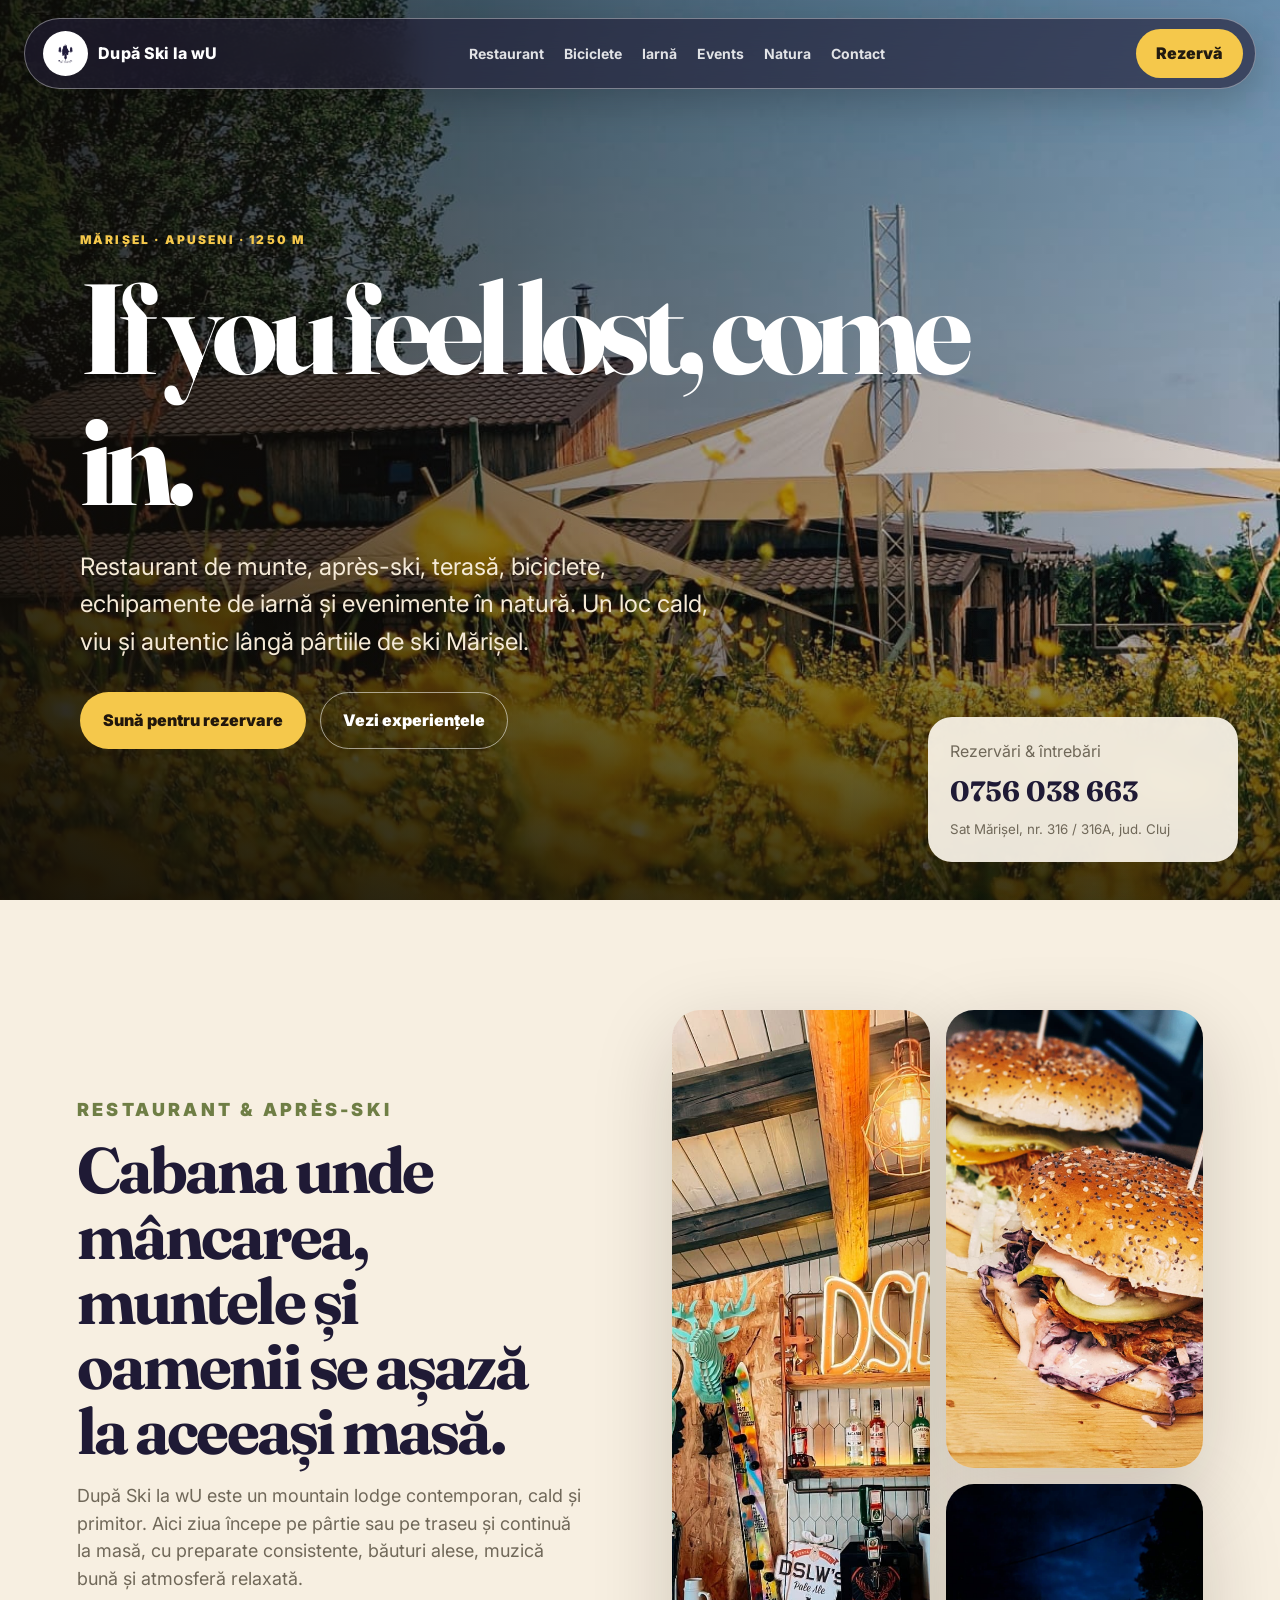
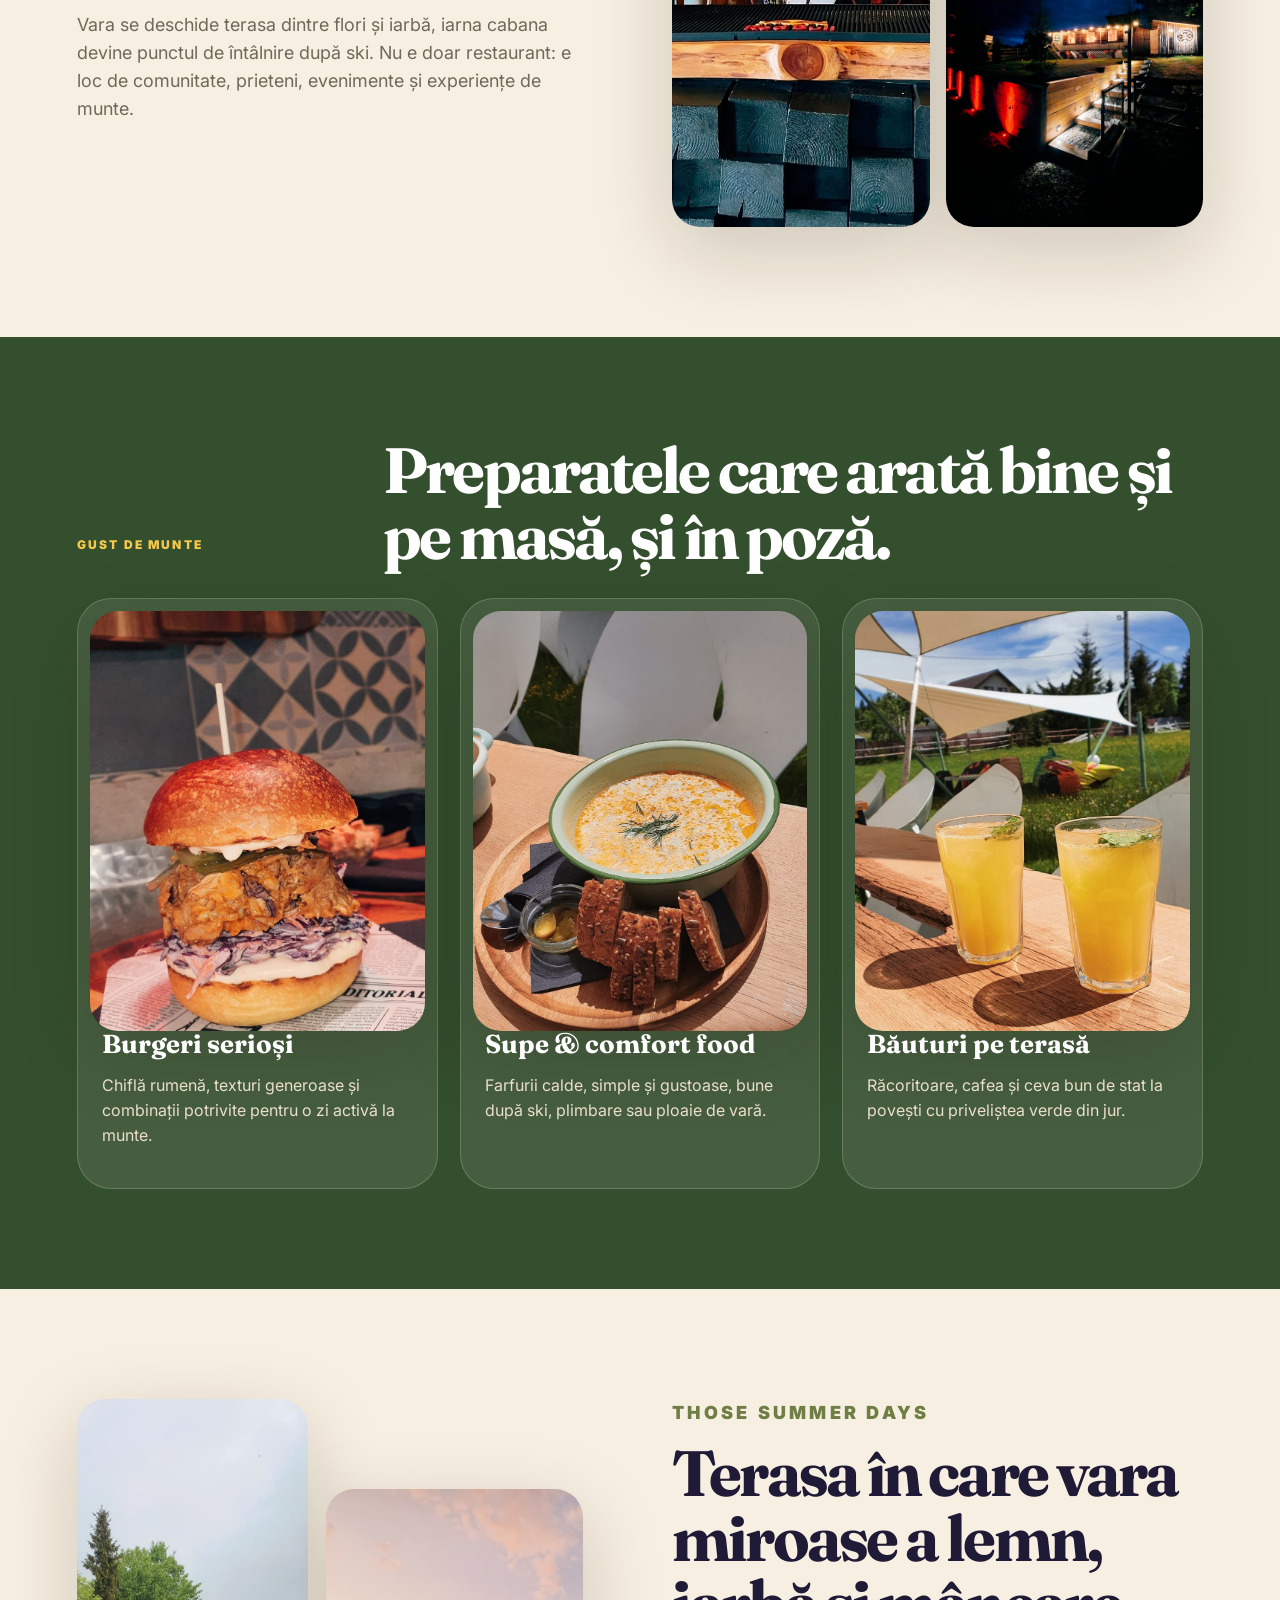
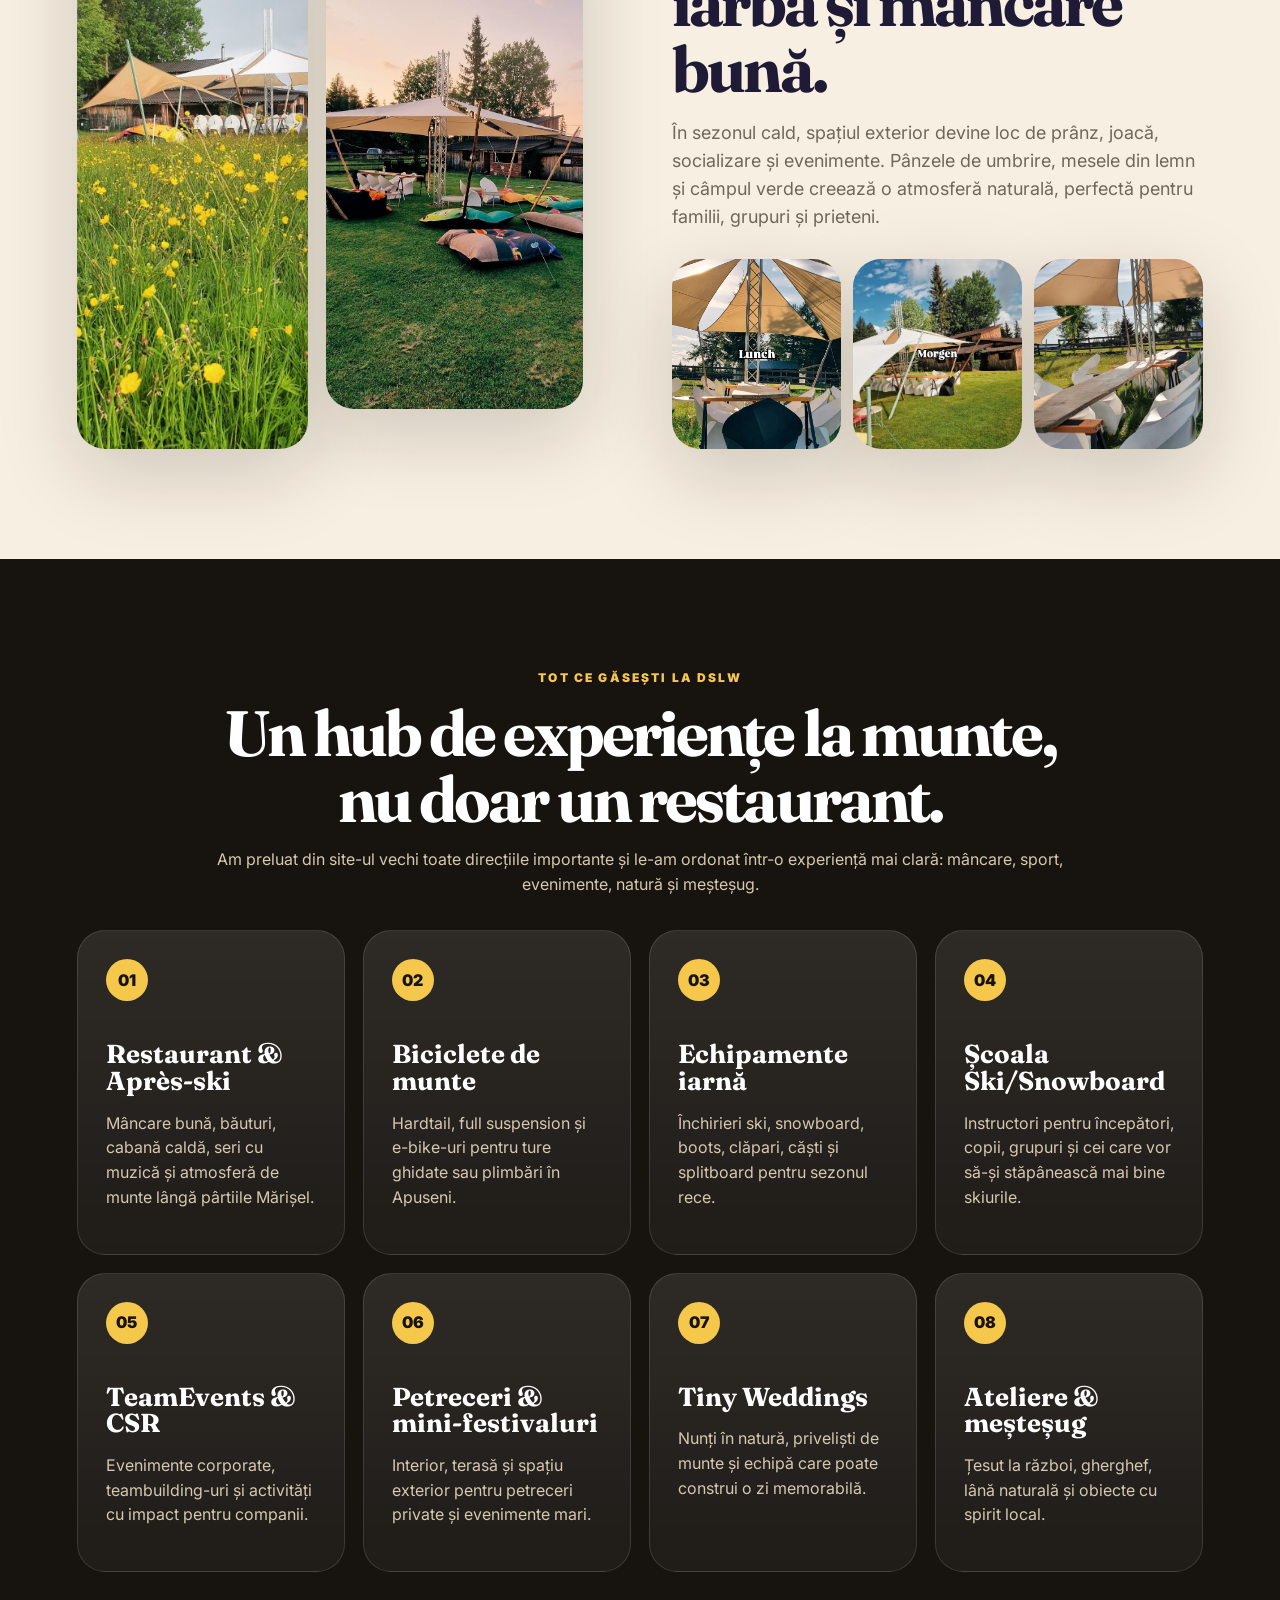
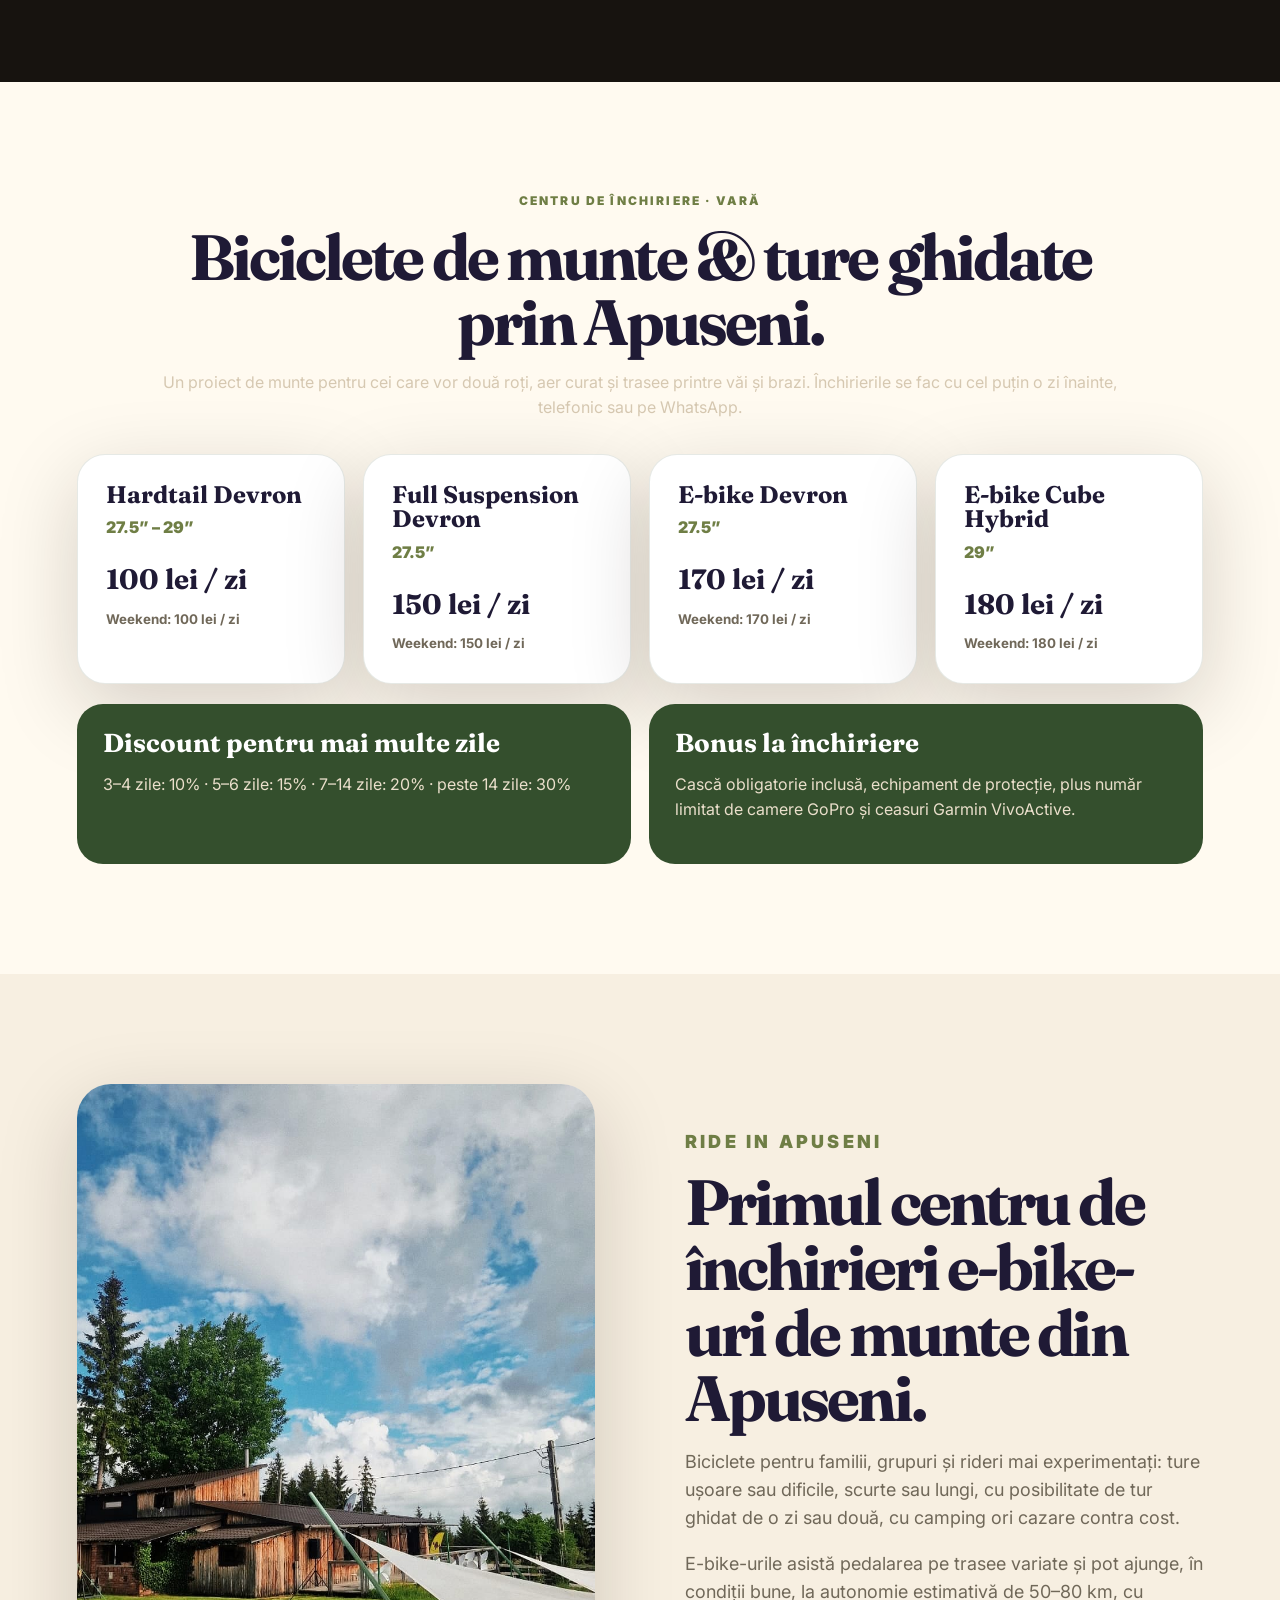
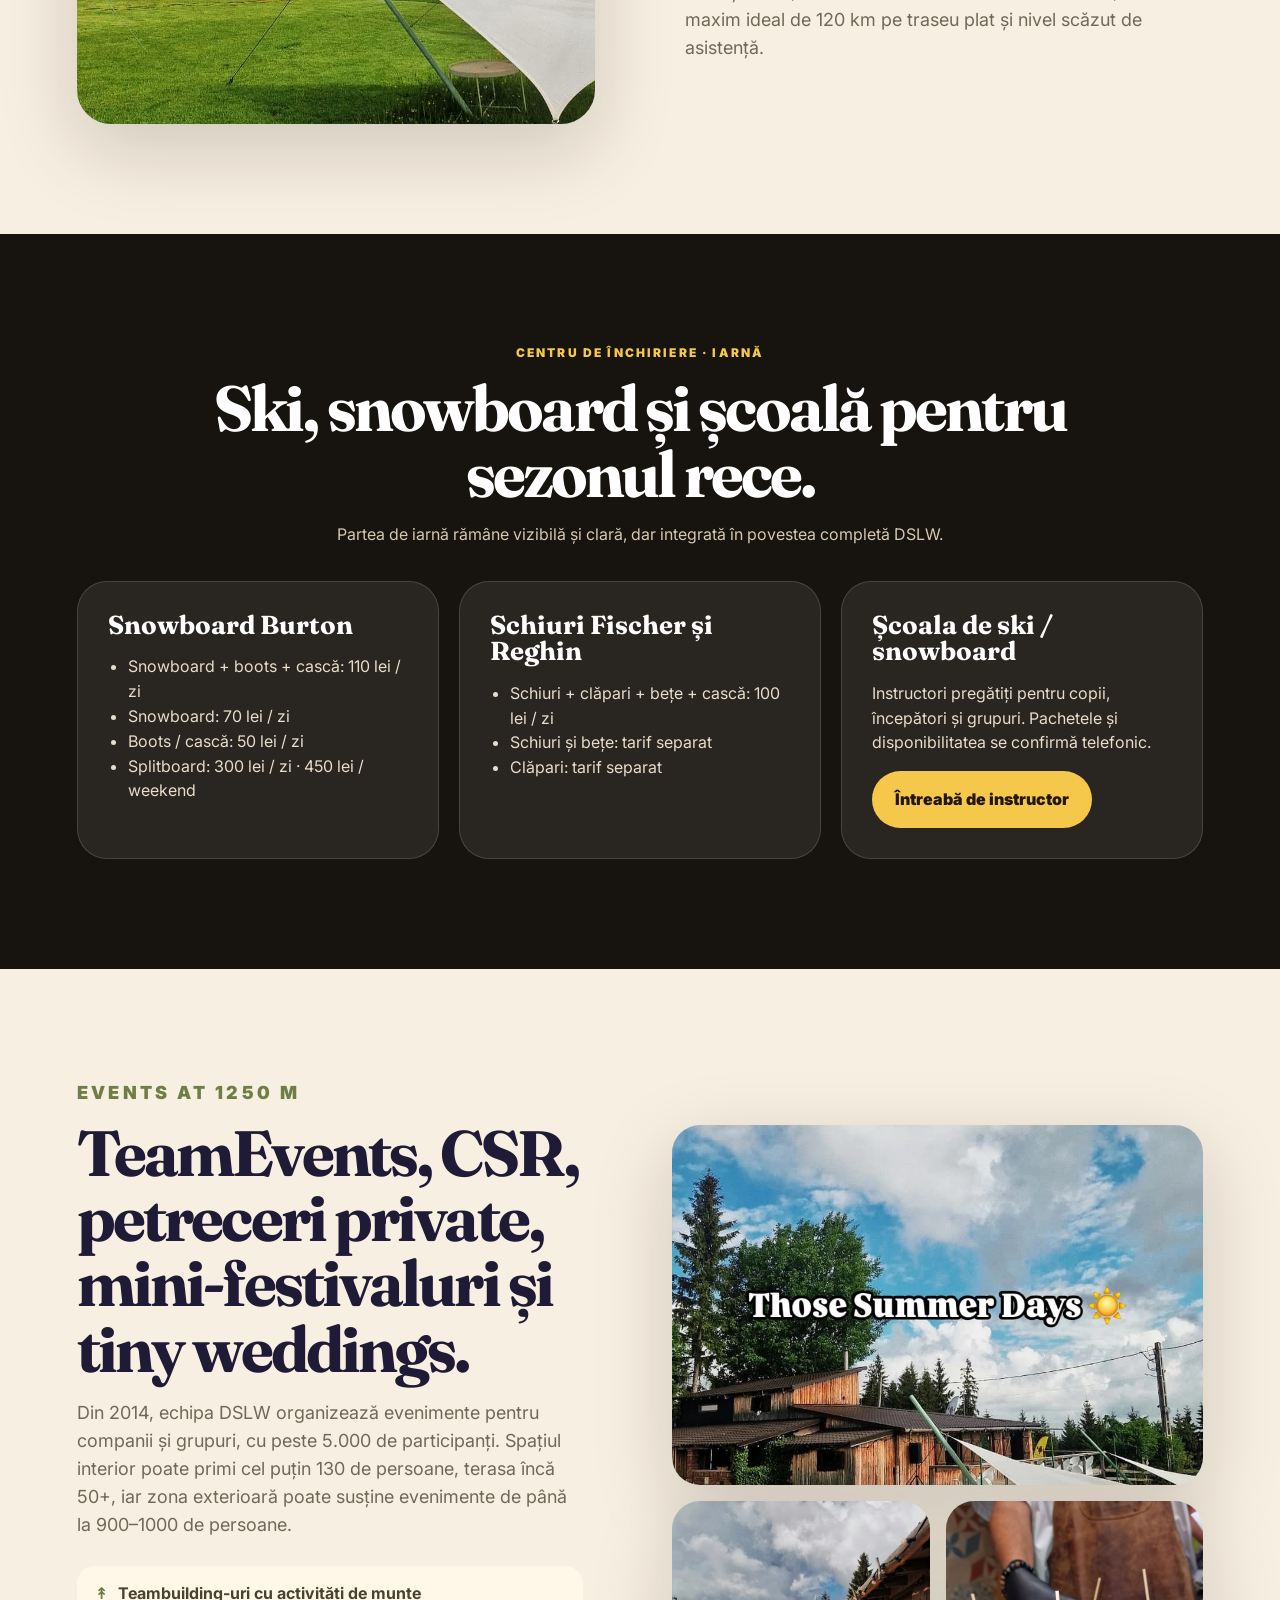
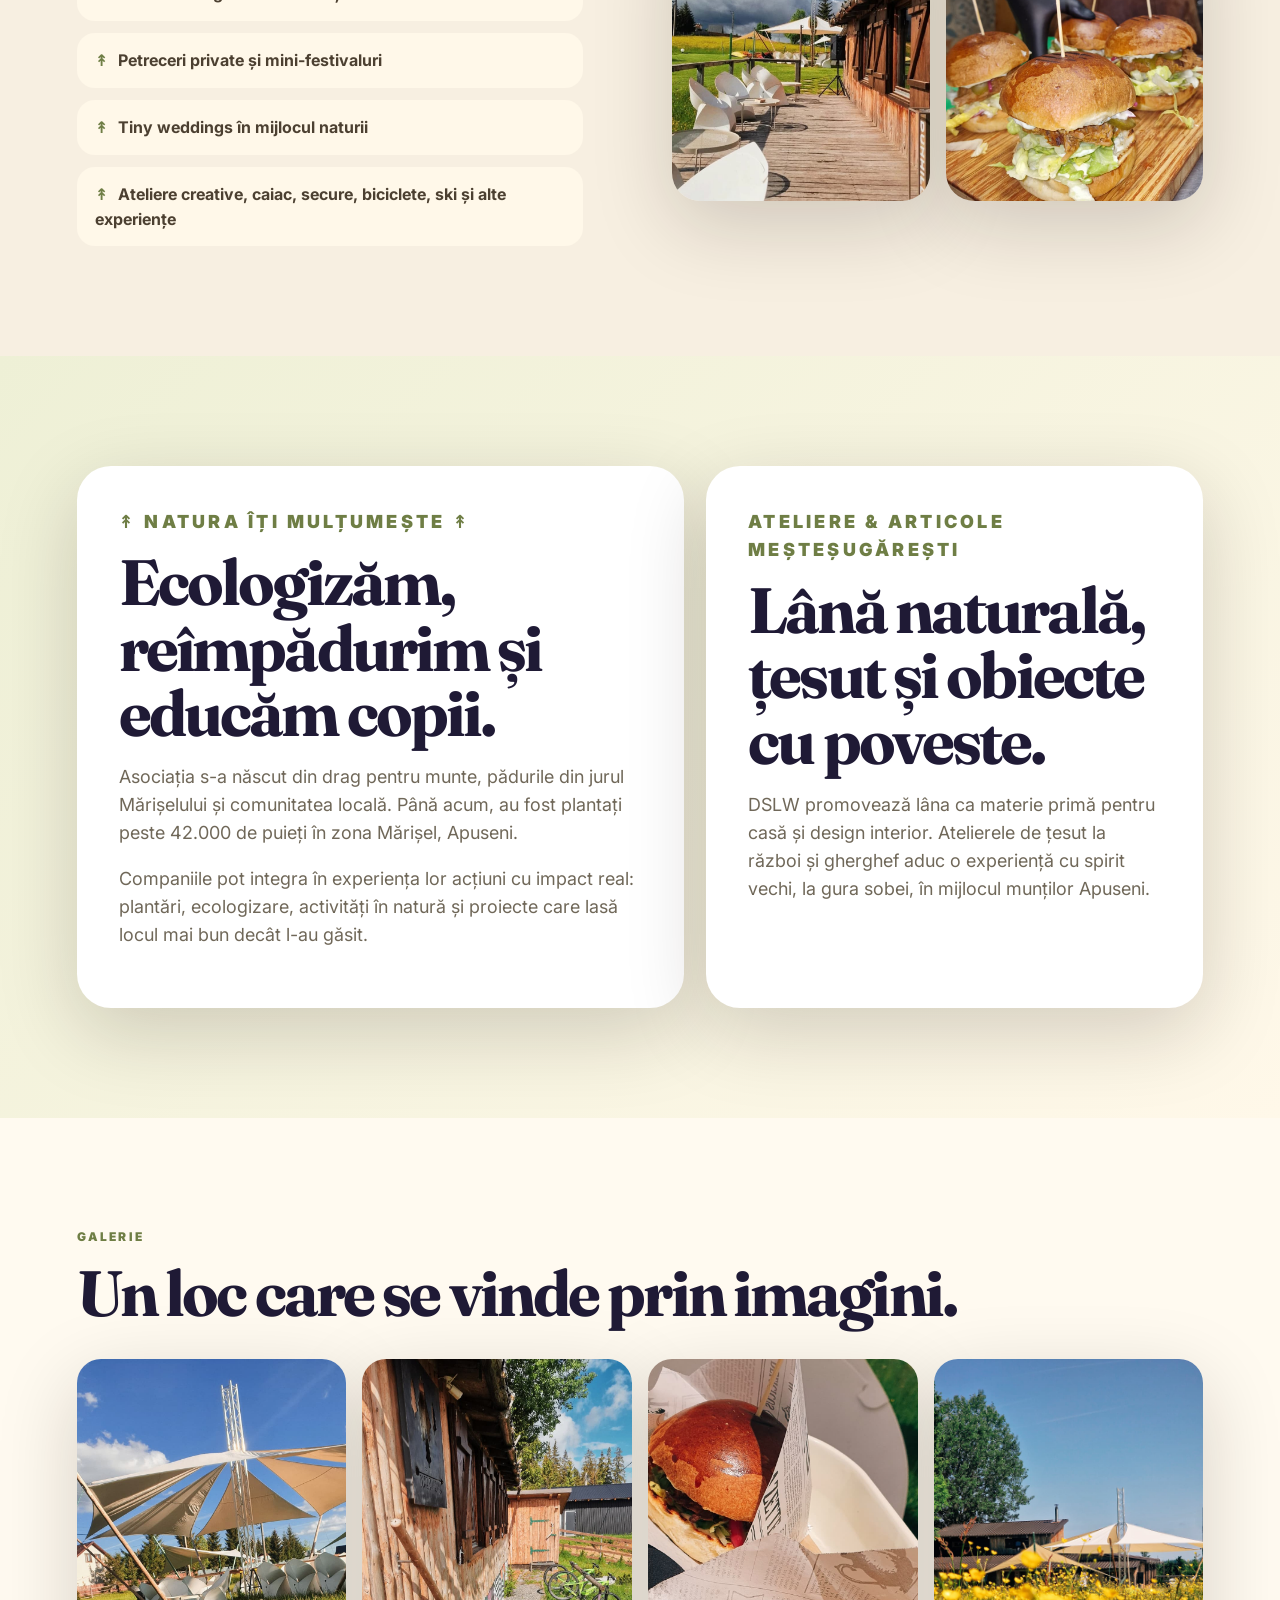
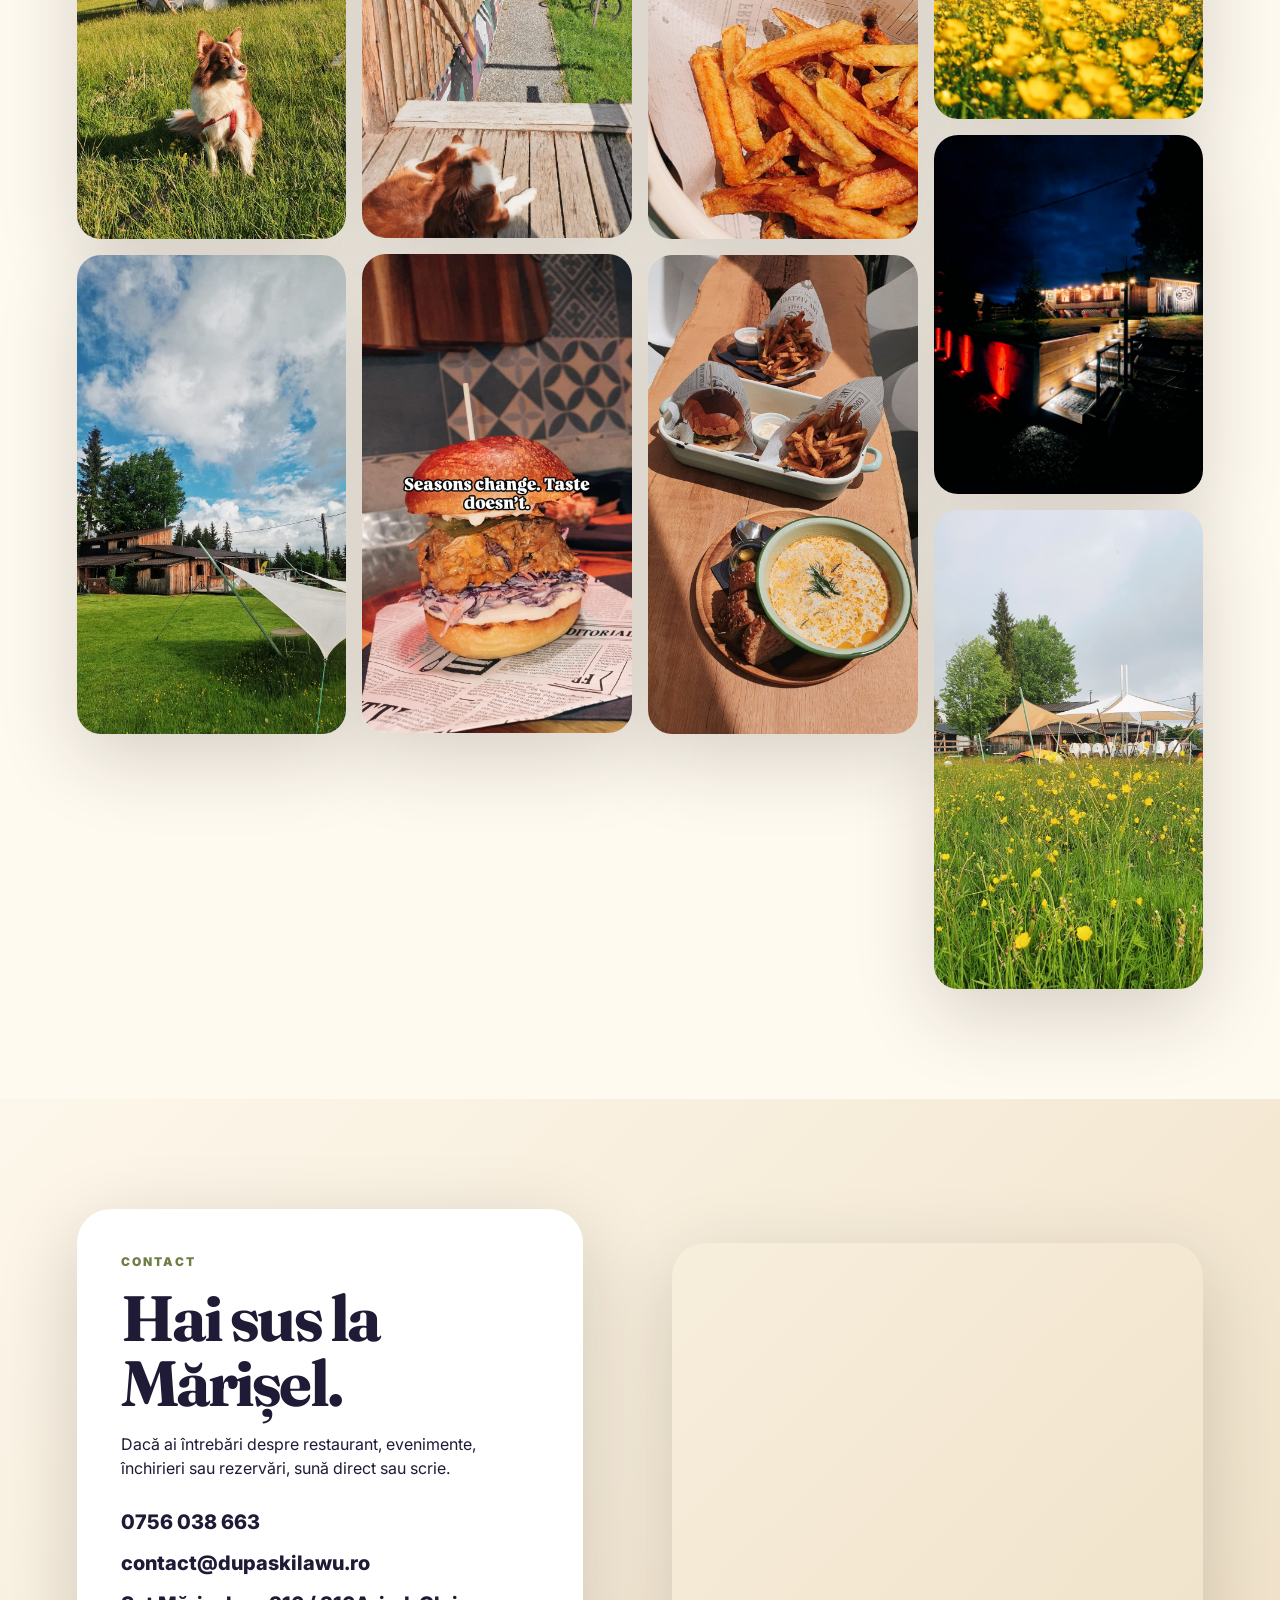
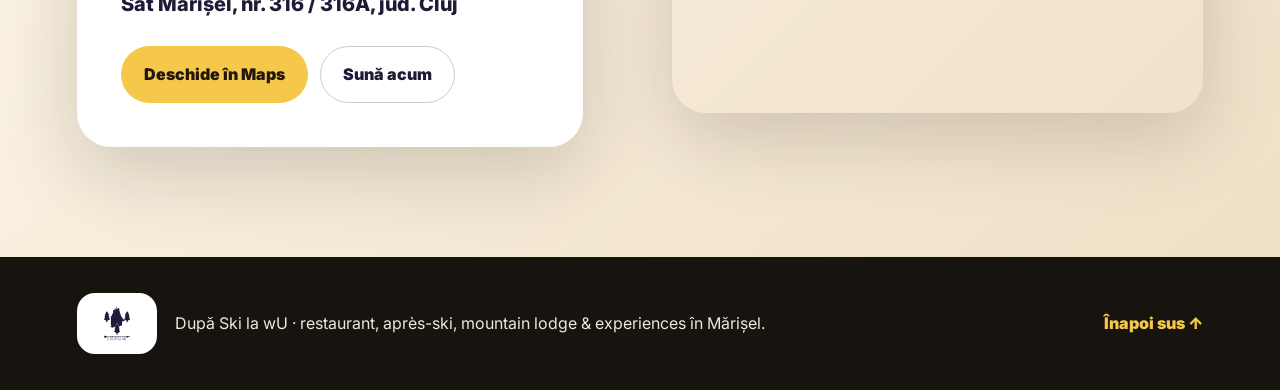
==== index.html @ 868dbba3 "Build DSLW preview site" ====
<!doctype html>
<html lang="ro">
<head>
  <meta charset="utf-8" />
  <meta name="viewport" content="width=device-width, initial-scale=1" />
  <title>După Ski la wU | Restaurant, Après-ski & Experiențe în Mărișel</title>
  <meta name="description" content="După Ski la wU în Mărișel: restaurant de munte, après-ski, biciclete, echipamente ski/snowboard, școală de ski, evenimente, CSR și workshop-uri în Apuseni." />
  <link rel="preconnect" href="https://fonts.googleapis.com">
  <link rel="preconnect" href="https://fonts.gstatic.com" crossorigin>
  <link href="https://fonts.googleapis.com/css2?family=Fraunces:opsz,wght@9..144,500;9..144,700&family=Inter:wght@400;500;600;700;800&display=swap" rel="stylesheet">
  <link rel="stylesheet" href="styles.css" />
</head>
<body>
  <header class="site-header" id="top">
    <a class="brand" href="#top" aria-label="După Ski la wU - acasă">
      <img src="assets/logo.png" alt="Logo După Ski la wU" />
      <span>După Ski la wU</span>
    </a>
    <nav class="nav" aria-label="Navigație principală">
      <a href="#restaurant">Restaurant</a>
      <a href="#biciclete">Biciclete</a>
      <a href="#iarna">Iarnă</a>
      <a href="#events">Events</a>
      <a href="#natura">Natura</a>
      <a href="#contact">Contact</a>
    </nav>
    <a class="nav-cta" href="tel:+40756038663">Rezervă</a>
  </header>

  <main>
    <section class="hero" aria-label="Introducere După Ski la wU">
      <div class="hero-media"><img src="assets/photo-17.jpg" alt="Terasa După Ski la wU văzută prin flori galbene de munte" /></div>
      <div class="hero-overlay"></div>
      <div class="hero-content">
        <p class="eyebrow">Mărișel · Apuseni · 1250 m</p>
        <h1>If you feel lost, come in.</h1>
        <p class="lead">Restaurant de munte, après-ski, terasă, biciclete, echipamente de iarnă și evenimente în natură. Un loc cald, viu și autentic lângă pârtiile de ski Mărișel.</p>
        <div class="hero-actions">
          <a class="btn primary" href="tel:+40756038663">Sună pentru rezervare</a>
          <a class="btn secondary" href="#experiente">Vezi experiențele</a>
        </div>
      </div>
      <aside class="hero-card">
        <span>Rezervări & întrebări</span>
        <strong>0756 038 663</strong>
        <small>Sat Mărișel, nr. 316 / 316A, jud. Cluj</small>
      </aside>
    </section>

    <section class="intro section" id="restaurant">
      <div class="section-copy">
        <p class="eyebrow dark">Restaurant & après-ski</p>
        <h2>Cabana unde mâncarea, muntele și oamenii se așază la aceeași masă.</h2>
        <p>După Ski la wU este un mountain lodge contemporan, cald și primitor. Aici ziua începe pe pârtie sau pe traseu și continuă la masă, cu preparate consistente, băuturi alese, muzică bună și atmosferă relaxată.</p>
        <p>Vara se deschide terasa dintre flori și iarbă, iarna cabana devine punctul de întâlnire după ski. Nu e doar restaurant: e loc de comunitate, prieteni, evenimente și experiențe de munte.</p>
      </div>
      <div class="intro-grid">
        <img class="tall" src="assets/photo-05.jpg" alt="Barul interior După Ski la wU" />
        <img src="assets/photo-07.jpg" alt="Burger artizanal servit la După Ski la wU" />
        <img src="assets/photo-18.jpg" alt="Cabana luminată seara" />
      </div>
    </section>

    <section class="menu-band" id="meniu">
      <div>
        <p class="eyebrow">Gust de munte</p>
        <h2>Preparatele care arată bine și pe masă, și în poză.</h2>
      </div>
      <div class="menu-cards">
        <article><img src="assets/photo-23.jpg" alt="Burger cu carne fragedă și salată" /><h3>Burgeri serioși</h3><p>Chiflă rumenă, texturi generoase și combinații potrivite pentru o zi activă la munte.</p></article>
        <article><img src="assets/photo-24.jpg" alt="Supă cremă cu pâine și murături" /><h3>Supe & comfort food</h3><p>Farfurii calde, simple și gustoase, bune după ski, plimbare sau ploaie de vară.</p></article>
        <article><img src="assets/photo-21.jpg" alt="Două băuturi răcoritoare pe terasă" /><h3>Băuturi pe terasă</h3><p>Răcoritoare, cafea și ceva bun de stat la povești cu priveliștea verde din jur.</p></article>
      </div>
    </section>

    <section class="terrace section">
      <div class="photo-stack"><img src="assets/photo-19.jpg" alt="Terasa văzută din iarba cu flori de munte" /><img src="assets/photo-13.jpg" alt="Zona de relaxare pe iarbă la apus" /></div>
      <div class="section-copy">
        <p class="eyebrow dark">Those summer days</p>
        <h2>Terasa în care vara miroase a lemn, iarbă și mâncare bună.</h2>
        <p>În sezonul cald, spațiul exterior devine loc de prânz, joacă, socializare și evenimente. Pânzele de umbrire, mesele din lemn și câmpul verde creează o atmosferă naturală, perfectă pentru familii, grupuri și prieteni.</p>
        <div class="mini-gallery"><img src="assets/photo-11.jpg" alt="Mese pe terasă sub pânze" /><img src="assets/photo-12.jpg" alt="Terasă la prânz în Mărișel" /><img src="assets/photo-15.jpg" alt="Locuri pe terasă" /></div>
      </div>
    </section>

    <section class="experiences section dark-section" id="experiente">
      <div class="section-heading centered">
        <p class="eyebrow">Tot ce găsești la DSLW</p>
        <h2>Un hub de experiențe la munte, nu doar un restaurant.</h2>
        <p>Am preluat din site-ul vechi toate direcțiile importante și le-am ordonat într-o experiență mai clară: mâncare, sport, evenimente, natură și meșteșug.</p>
      </div>
      <div class="experience-grid large">
        <article><span>01</span><h3>Restaurant & Après-ski</h3><p>Mâncare bună, băuturi, cabană caldă, seri cu muzică și atmosferă de munte lângă pârtiile Mărișel.</p></article>
        <article><span>02</span><h3>Biciclete de munte</h3><p>Hardtail, full suspension și e-bike-uri pentru ture ghidate sau plimbări în Apuseni.</p></article>
        <article><span>03</span><h3>Echipamente iarnă</h3><p>Închirieri ski, snowboard, boots, clăpari, căști și splitboard pentru sezonul rece.</p></article>
        <article><span>04</span><h3>Școala Ski/Snowboard</h3><p>Instructori pentru începători, copii, grupuri și cei care vor să-și stăpânească mai bine skiurile.</p></article>
        <article><span>05</span><h3>TeamEvents & CSR</h3><p>Evenimente corporate, teambuilding-uri și activități cu impact pentru companii.</p></article>
        <article><span>06</span><h3>Petreceri & mini-festivaluri</h3><p>Interior, terasă și spațiu exterior pentru petreceri private și evenimente mari.</p></article>
        <article><span>07</span><h3>Tiny Weddings</h3><p>Nunți în natură, priveliști de munte și echipă care poate construi o zi memorabilă.</p></article>
        <article><span>08</span><h3>Ateliere & meșteșug</h3><p>Țesut la război, gherghef, lână naturală și obiecte cu spirit local.</p></article>
      </div>
    </section>

    <section class="pricing section" id="biciclete">
      <div class="section-heading centered narrow">
        <p class="eyebrow dark">Centru de închiriere · vară</p>
        <h2>Biciclete de munte & ture ghidate prin Apuseni.</h2>
        <p>Un proiect de munte pentru cei care vor două roți, aer curat și trasee printre văi și brazi. Închirierile se fac cu cel puțin o zi înainte, telefonic sau pe WhatsApp.</p>
      </div>
      <div class="price-grid">
        <article><h3>Hardtail Devron</h3><p class="spec">27.5” – 29”</p><strong>100 lei / zi</strong><small>Weekend: 100 lei / zi</small></article>
        <article><h3>Full Suspension Devron</h3><p class="spec">27.5”</p><strong>150 lei / zi</strong><small>Weekend: 150 lei / zi</small></article>
        <article><h3>E-bike Devron</h3><p class="spec">27.5”</p><strong>170 lei / zi</strong><small>Weekend: 170 lei / zi</small></article>
        <article><h3>E-bike Cube Hybrid</h3><p class="spec">29”</p><strong>180 lei / zi</strong><small>Weekend: 180 lei / zi</small></article>
      </div>
      <div class="discount-panel">
        <div><h3>Discount pentru mai multe zile</h3><p>3–4 zile: 10% · 5–6 zile: 15% · 7–14 zile: 20% · peste 14 zile: 30%</p></div>
        <div><h3>Bonus la închiriere</h3><p>Cască obligatorie inclusă, echipament de protecție, plus număr limitat de camere GoPro și ceasuri Garmin VivoActive.</p></div>
      </div>
    </section>

    <section class="split-feature section">
      <div class="feature-photo"><img src="assets/photo-08.jpg" alt="Cabana DSLW și zona verde din Mărișel" /></div>
      <div class="section-copy">
        <p class="eyebrow dark">Ride in Apuseni</p>
        <h2>Primul centru de închirieri e-bike-uri de munte din Apuseni.</h2>
        <p>Biciclete pentru familii, grupuri și rideri mai experimentați: ture ușoare sau dificile, scurte sau lungi, cu posibilitate de tur ghidat de o zi sau două, cu camping ori cazare contra cost.</p>
        <p>E-bike-urile asistă pedalarea pe trasee variate și pot ajunge, în condiții bune, la autonomie estimativă de 50–80 km, cu maxim ideal de 120 km pe traseu plat și nivel scăzut de asistență.</p>
      </div>
    </section>

    <section class="winter section dark-section" id="iarna">
      <div class="section-heading centered">
        <p class="eyebrow">Centru de închiriere · iarnă</p>
        <h2>Ski, snowboard și școală pentru sezonul rece.</h2>
        <p>Partea de iarnă rămâne vizibilă și clară, dar integrată în povestea completă DSLW.</p>
      </div>
      <div class="winter-grid">
        <article><h3>Snowboard Burton</h3><ul><li>Snowboard + boots + cască: 110 lei / zi</li><li>Snowboard: 70 lei / zi</li><li>Boots / cască: 50 lei / zi</li><li>Splitboard: 300 lei / zi · 450 lei / weekend</li></ul></article>
        <article><h3>Schiuri Fischer și Reghin</h3><ul><li>Schiuri + clăpari + bețe + cască: 100 lei / zi</li><li>Schiuri și bețe: tarif separat</li><li>Clăpari: tarif separat</li></ul></article>
        <article><h3>Școala de ski / snowboard</h3><p>Instructori pregătiți pentru copii, începători și grupuri. Pachetele și disponibilitatea se confirmă telefonic.</p><a class="btn primary" href="tel:+40756038663">Întreabă de instructor</a></article>
      </div>
    </section>

    <section class="events section" id="events">
      <div class="section-copy">
        <p class="eyebrow dark">Events at 1250 m</p>
        <h2>TeamEvents, CSR, petreceri private, mini-festivaluri și tiny weddings.</h2>
        <p>Din 2014, echipa DSLW organizează evenimente pentru companii și grupuri, cu peste 5.000 de participanți. Spațiul interior poate primi cel puțin 130 de persoane, terasa încă 50+, iar zona exterioară poate susține evenimente de până la 900–1000 de persoane.</p>
        <ul class="check-list"><li>Teambuilding-uri cu activități de munte</li><li>Petreceri private și mini-festivaluri</li><li>Tiny weddings în mijlocul naturii</li><li>Ateliere creative, caiac, secure, biciclete, ski și alte experiențe</li></ul>
      </div>
      <div class="events-media"><img src="assets/photo-04.jpg" alt="Imagine de vară cu terasa După Ski la wU" /><img src="assets/photo-14.jpg" alt="Cabana și terasa din lemn" /><img src="assets/photo-16.jpg" alt="Burgeri pregătiți pentru un grup" /></div>
    </section>

    <section class="impact section" id="natura">
      <div class="impact-card">
        <p class="eyebrow dark">↟ Natura Îți Mulțumește ↟</p>
        <h2>Ecologizăm, reîmpădurim și educăm copii.</h2>
        <p>Asociația s-a născut din drag pentru munte, pădurile din jurul Mărișelului și comunitatea locală. Până acum, au fost plantați peste 42.000 de puieți în zona Mărișel, Apuseni.</p>
        <p>Companiile pot integra în experiența lor acțiuni cu impact real: plantări, ecologizare, activități în natură și proiecte care lasă locul mai bun decât l-au găsit.</p>
      </div>
      <div class="craft-card">
        <p class="eyebrow dark">Ateliere & articole meșteșugărești</p>
        <h2>Lână naturală, țesut și obiecte cu poveste.</h2>
        <p>DSLW promovează lâna ca materie primă pentru casă și design interior. Atelierele de țesut la război și gherghef aduc o experiență cu spirit vechi, la gura sobei, în mijlocul munților Apuseni.</p>
      </div>
    </section>

    <section class="gallery section" id="galerie">
      <div class="section-heading"><p class="eyebrow dark">Galerie</p><h2>Un loc care se vinde prin imagini.</h2></div>
      <div class="masonry"><img src="assets/photo-06.jpg" alt="Cățel pe iarba de lângă terasa DSLW" /><img src="assets/photo-08.jpg" alt="Cabana și zona verde" /><img src="assets/photo-09.jpg" alt="Detaliu exterior cabană din lemn" /><img src="assets/photo-10.jpg" alt="Burger cu text Seasons change, taste doesn't" /><img src="assets/photo-20.jpg" alt="Burger și cartofi prăjiți" /><img src="assets/photo-22.jpg" alt="Masă cu supă, burger și cartofi" /><img src="assets/photo-17.jpg" alt="Flori galbene în fața terasei" /><img src="assets/photo-18.jpg" alt="DSLW seara, luminat" /><img src="assets/photo-19.jpg" alt="Câmp cu flori și terasa în fundal" /></div>
    </section>

    <section class="location section" id="contact">
      <div class="contact-card">
        <p class="eyebrow dark">Contact</p>
        <h2>Hai sus la Mărișel.</h2>
        <p>Dacă ai întrebări despre restaurant, evenimente, închirieri sau rezervări, sună direct sau scrie.</p>
        <div class="contact-lines"><a href="tel:+40756038663">0756 038 663</a><a href="mailto:contact@dupaskilawu.ro">contact@dupaskilawu.ro</a><span>Sat Mărișel, nr. 316 / 316A, jud. Cluj</span></div>
        <div class="contact-actions"><a class="btn primary" href="https://maps.google.com/?q=Dup%C4%83%20Ski%20la%20wU%20M%C4%83ri%C8%99el" target="_blank" rel="noopener">Deschide în Maps</a><a class="btn secondary dark" href="tel:+40756038663">Sună acum</a></div>
      </div>
      <div class="map-box"><iframe title="Hartă După Ski la wU Mărișel" loading="lazy" referrerpolicy="no-referrer-when-downgrade" src="https://www.google.com/maps?q=Dup%C4%83%20Ski%20la%20wU%20M%C4%83ri%C8%99el&output=embed"></iframe></div>
    </section>
  </main>

  <footer class="footer"><div><img src="assets/logo.png" alt="Logo După Ski la wU" /><p>După Ski la wU · restaurant, après-ski, mountain lodge & experiences în Mărișel.</p></div><a href="#top">Înapoi sus ↑</a></footer>
</body>
</html>
---- styles.css ----
:root{
  --ink:#1f1a35;
  --muted:#706859;
  --cream:#f7efe1;
  --cream-2:#fffaf0;
  --green:#344f2d;
  --moss:#6f7e45;
  --yellow:#f5c84b;
  --wood:#8a5534;
  --charcoal:#17130f;
  --white:#fff;
  --radius:28px;
  --shadow:0 24px 80px rgba(25,18,10,.18);
}
*{box-sizing:border-box}
html{scroll-behavior:smooth}
body{margin:0;background:var(--cream);color:var(--ink);font-family:Inter,system-ui,-apple-system,Segoe UI,sans-serif;line-height:1.55}
a{color:inherit;text-decoration:none}
img{display:block;max-width:100%;height:auto}
.site-header{position:fixed;inset:18px 24px auto;z-index:20;display:flex;align-items:center;justify-content:space-between;gap:18px;padding:10px 12px 10px 18px;border:1px solid rgba(255,255,255,.38);border-radius:999px;background:rgba(31,26,53,.62);backdrop-filter:blur(18px);color:white;box-shadow:0 12px 40px rgba(0,0,0,.22)}
.brand{display:flex;align-items:center;gap:10px;font-weight:800;letter-spacing:.02em}.brand img{width:45px;height:45px;object-fit:contain;background:#fff;border-radius:50%;padding:5px}.brand span{white-space:nowrap}.nav{display:flex;gap:20px;font-size:14px;font-weight:700}.nav a{opacity:.86}.nav a:hover{opacity:1;color:var(--yellow)}.nav-cta{padding:12px 20px;border-radius:999px;background:var(--yellow);color:#221b10;font-weight:900}
.hero{position:relative;min-height:100svh;display:grid;place-items:center;overflow:hidden;background:#111;color:white}.hero-media,.hero-media img,.hero-overlay{position:absolute;inset:0}.hero-media img{width:100%;height:100%;object-fit:cover}.hero-overlay{background:linear-gradient(90deg,rgba(15,12,8,.84),rgba(15,12,8,.44) 48%,rgba(15,12,8,.12)),linear-gradient(0deg,rgba(15,12,8,.72),transparent 40%)}.hero-content{position:relative;z-index:2;width:min(1120px,calc(100% - 42px));padding-top:80px}.eyebrow{text-transform:uppercase;letter-spacing:.18em;font-size:12px;font-weight:900;color:var(--yellow);margin:0 0 13px}.eyebrow.dark{color:var(--moss)}h1,h2,h3{font-family:Fraunces,Georgia,serif;line-height:1.02;margin:0}h1{font-size:clamp(54px,10vw,132px);max-width:900px;letter-spacing:-.06em}h2{font-size:clamp(34px,5vw,68px);letter-spacing:-.045em}h3{font-size:26px}.lead{max-width:650px;font-size:clamp(18px,2vw,24px);margin:24px 0 32px;color:#f5ead7}.btn{display:inline-flex;align-items:center;justify-content:center;border-radius:999px;padding:15px 22px;font-weight:900;border:1px solid transparent}.btn.primary{background:var(--yellow);color:#21170c}.btn.secondary{border-color:rgba(255,255,255,.55);color:#fff}.btn.secondary.dark{border-color:rgba(31,26,53,.22);color:var(--ink)}.hero-actions{display:flex;gap:14px;flex-wrap:wrap}.hero-card{position:absolute;right:42px;bottom:38px;z-index:3;width:310px;padding:22px;border-radius:24px;background:rgba(255,250,240,.9);color:var(--ink);box-shadow:var(--shadow);backdrop-filter:blur(14px)}.hero-card span,.hero-card small{display:block;color:var(--muted)}.hero-card strong{display:block;font-size:28px;margin:6px 0;font-family:Fraunces,Georgia,serif}
.section{padding:110px min(6vw,86px)}.intro,.terrace,.events,.location{display:grid;grid-template-columns:1fr 1.05fr;gap:min(7vw,90px);align-items:center}.section-copy p{font-size:18px;color:var(--muted);max-width:680px}.intro-grid{display:grid;grid-template-columns:1fr 1fr;gap:16px}.intro-grid img,.events-media img,.photo-stack img,.mini-gallery img,.masonry img,.menu-cards img,.map-notes img{width:100%;height:100%;object-fit:cover;border-radius:var(--radius);box-shadow:var(--shadow)}.intro-grid .tall{grid-row:span 2}.intro-grid img{min-height:260px}.intro-grid .tall{min-height:560px}.menu-band{padding:100px min(6vw,86px);background:var(--green);color:white}.menu-band>div:first-child{display:flex;align-items:end;justify-content:space-between;gap:30px;margin-bottom:30px}.menu-band h2{max-width:820px}.menu-cards{display:grid;grid-template-columns:repeat(3,1fr);gap:22px}.menu-cards article{padding:12px 12px 24px;border-radius:34px;background:rgba(255,255,255,.09);border:1px solid rgba(255,255,255,.18)}.menu-cards img{height:420px}.menu-cards h3,.menu-cards p{padding:0 12px}.menu-cards p{color:#eadfcb}.photo-stack{display:grid;grid-template-columns:.9fr 1fr;gap:18px}.photo-stack img:first-child{height:650px}.photo-stack img:last-child{height:520px;margin-top:90px}.mini-gallery{display:grid;grid-template-columns:repeat(3,1fr);gap:12px;margin-top:28px}.mini-gallery img{height:190px}.dark-section{background:var(--charcoal);color:white}.centered{text-align:center;margin:0 auto 38px;max-width:900px}.section-heading p:not(.eyebrow){color:#d6c8b1}.experience-grid{display:grid;grid-template-columns:repeat(4,1fr);gap:18px}.experience-grid.large{grid-template-columns:repeat(4,1fr)}.experience-grid article{padding:28px;border-radius:28px;background:linear-gradient(180deg,rgba(255,255,255,.1),rgba(255,255,255,.04));border:1px solid rgba(255,255,255,.12)}.experience-grid span{display:inline-flex;width:42px;height:42px;align-items:center;justify-content:center;border-radius:50%;background:var(--yellow);color:#17130f;font-weight:900;margin-bottom:40px}.experience-grid p{color:#d6c8b1}.pricing{background:#fffaf0}.narrow{max-width:980px}.price-grid{display:grid;grid-template-columns:repeat(4,1fr);gap:18px;margin-top:34px}.price-grid article{padding:28px;border-radius:28px;background:white;box-shadow:var(--shadow);border:1px solid rgba(52,79,45,.12)}.price-grid h3{font-size:24px}.price-grid .spec{color:var(--moss);font-weight:900;margin:8px 0}.price-grid strong{display:block;font-size:28px;font-family:Fraunces,Georgia,serif;margin:18px 0 4px}.price-grid small{color:var(--muted);font-weight:700}.discount-panel{display:grid;grid-template-columns:1fr 1fr;gap:18px;margin-top:20px}.discount-panel>div{padding:26px;border-radius:26px;background:#344f2d;color:white}.discount-panel p{color:#eadfcb}.split-feature{display:grid;grid-template-columns:1fr 1fr;gap:min(7vw,90px);align-items:center;background:#f7efe1}.feature-photo img{width:100%;height:640px;object-fit:cover;border-radius:34px;box-shadow:var(--shadow)}.winter-grid{display:grid;grid-template-columns:repeat(3,1fr);gap:20px}.winter-grid article{padding:30px;border-radius:30px;background:rgba(255,255,255,.08);border:1px solid rgba(255,255,255,.14)}.winter-grid ul{padding-left:20px;color:#e8dcca}.winter-grid p{color:#e8dcca}.impact{display:grid;grid-template-columns:1.1fr .9fr;gap:22px;background:linear-gradient(135deg,#eef0d6,#fff8e9)}.impact-card,.craft-card{padding:42px;border-radius:34px;background:white;box-shadow:var(--shadow)}.impact-card p,.craft-card p{color:var(--muted);font-size:18px}.check-list{list-style:none;margin:28px 0 0;padding:0;display:grid;gap:12px}.check-list li{padding:15px 18px;border-radius:18px;background:#fff8e9;color:#4c4031;font-weight:700}.check-list li:before{content:'↟';color:var(--moss);font-weight:900;margin-right:10px}.events-media{display:grid;grid-template-columns:1fr 1fr;gap:16px}.events-media img:first-child{grid-column:span 2;height:360px}.events-media img{height:300px}.gallery{background:var(--cream-2)}.section-heading{margin-bottom:34px}.masonry{columns:4 220px;column-gap:16px}.masonry img{break-inside:avoid;margin:0 0 16px;border-radius:24px}.location{background:linear-gradient(135deg,#fdf7eb,#efe0c6)}.contact-card{padding:44px;border-radius:34px;background:white;box-shadow:var(--shadow)}.contact-lines{display:grid;gap:10px;margin:26px 0}.contact-lines a,.contact-lines span{font-size:20px;font-weight:800}.contact-actions{display:flex;gap:12px;flex-wrap:wrap}.map-box{display:grid;gap:14px}.map-box iframe{width:100%;height:470px;border:0;border-radius:34px;box-shadow:var(--shadow);filter:saturate(.88) contrast(.96)}.map-box p{margin:0;color:var(--muted);font-size:14px}.footer{display:flex;justify-content:space-between;align-items:center;gap:30px;padding:36px min(6vw,86px);background:#17130f;color:#efe7d9}.footer img{width:80px;background:white;border-radius:18px;padding:8px}.footer>div{display:flex;align-items:center;gap:18px}.footer a{font-weight:900;color:var(--yellow)}
@media (max-width:980px){.nav{display:none}.site-header{inset:12px}.hero-card{position:relative;right:auto;bottom:auto;margin:24px auto 0;width:min(92%,360px)}.hero{padding-bottom:34px}.intro,.terrace,.events,.location,.split-feature,.impact{grid-template-columns:1fr}.menu-cards,.experience-grid,.experience-grid.large,.price-grid,.winter-grid{grid-template-columns:1fr 1fr}.discount-panel{grid-template-columns:1fr}.photo-stack img:first-child,.photo-stack img:last-child{height:420px;margin-top:0}.section{padding:78px 20px}.menu-band{padding:78px 20px}.feature-photo img{height:420px}}
@media (max-width:620px){.site-header{padding:8px 10px}.brand span{display:none}.nav-cta{padding:10px 14px}.hero-content{width:calc(100% - 28px)}.lead{font-size:17px}.menu-cards,.experience-grid,.experience-grid.large,.price-grid,.winter-grid,.impact{grid-template-columns:1fr}.menu-cards img{height:360px}.intro-grid,.events-media{grid-template-columns:1fr}.intro-grid .tall,.intro-grid img,.events-media img:first-child,.events-media img{grid-column:auto;grid-row:auto;min-height:0;height:360px}.photo-stack{grid-template-columns:1fr}.mini-gallery{grid-template-columns:1fr 1fr}.masonry{columns:1}.contact-card,.impact-card,.craft-card{padding:28px}.footer,.footer>div{align-items:flex-start;flex-direction:column}}
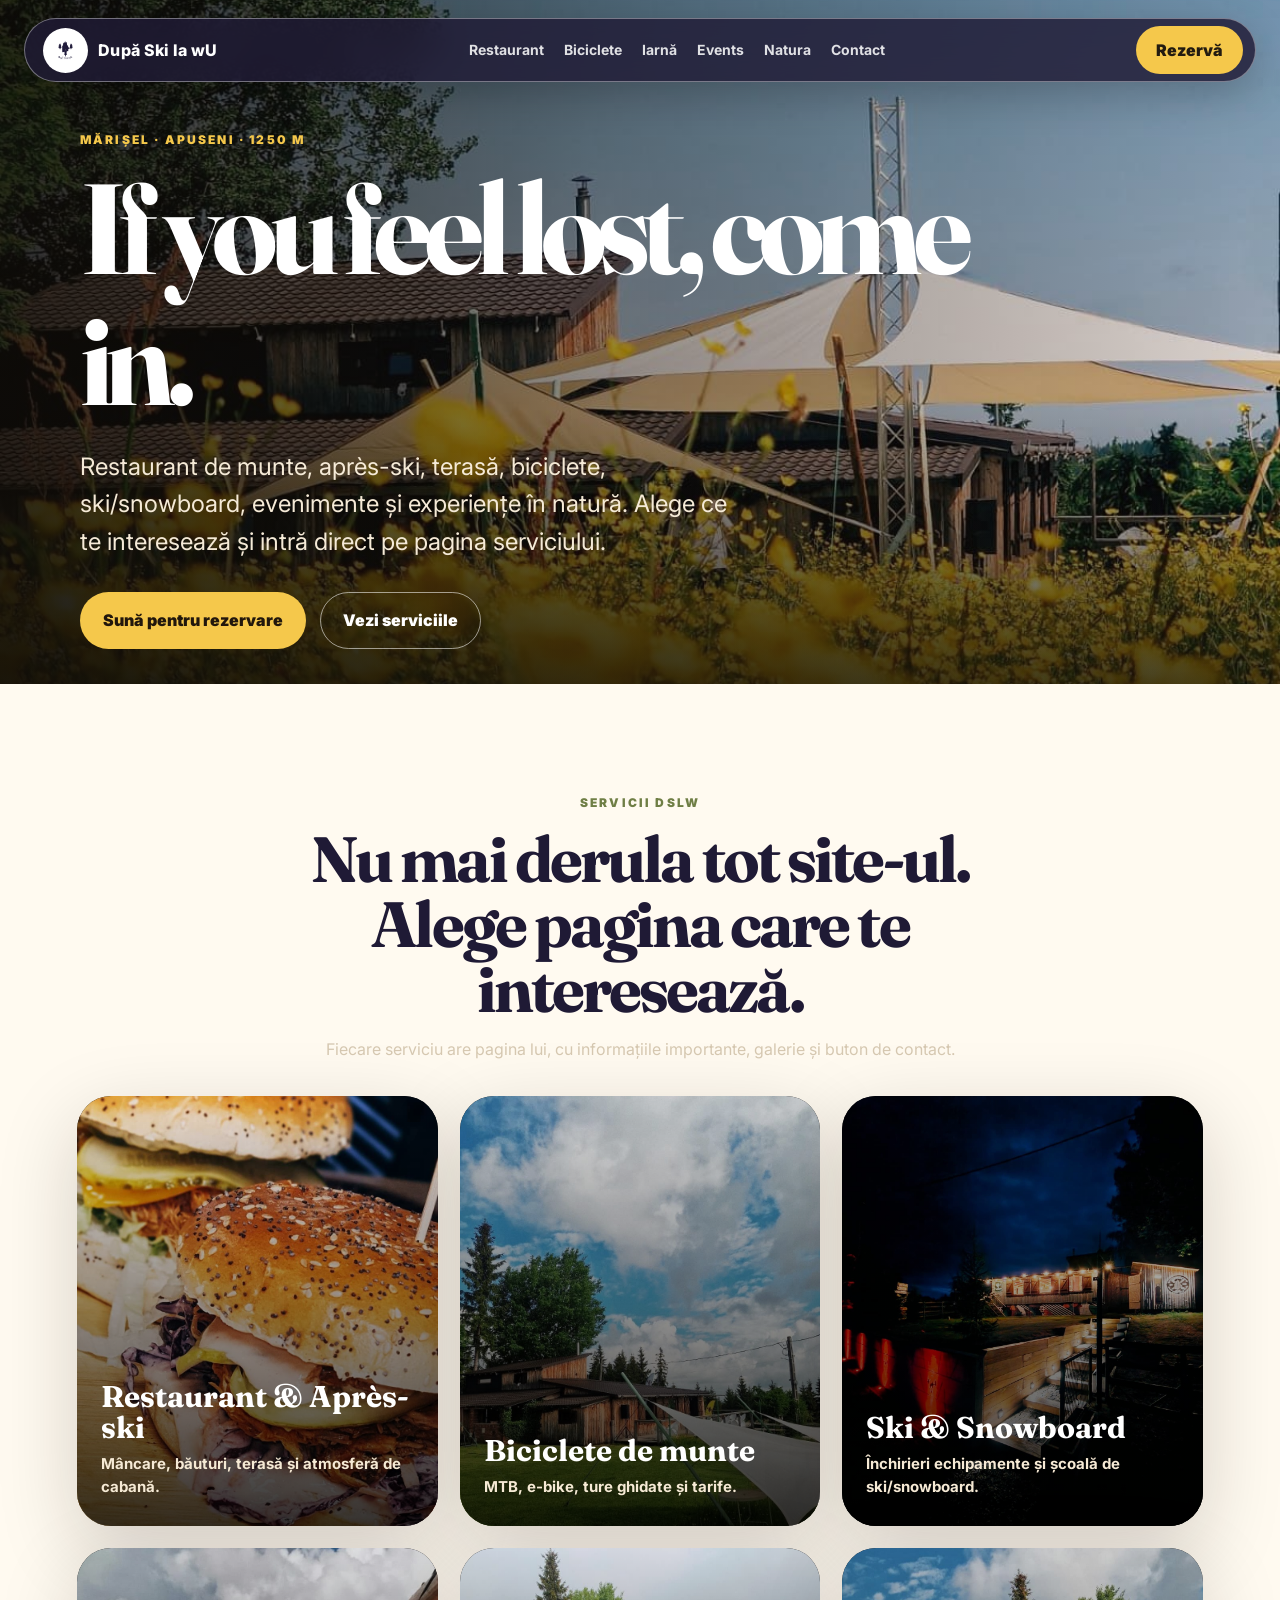
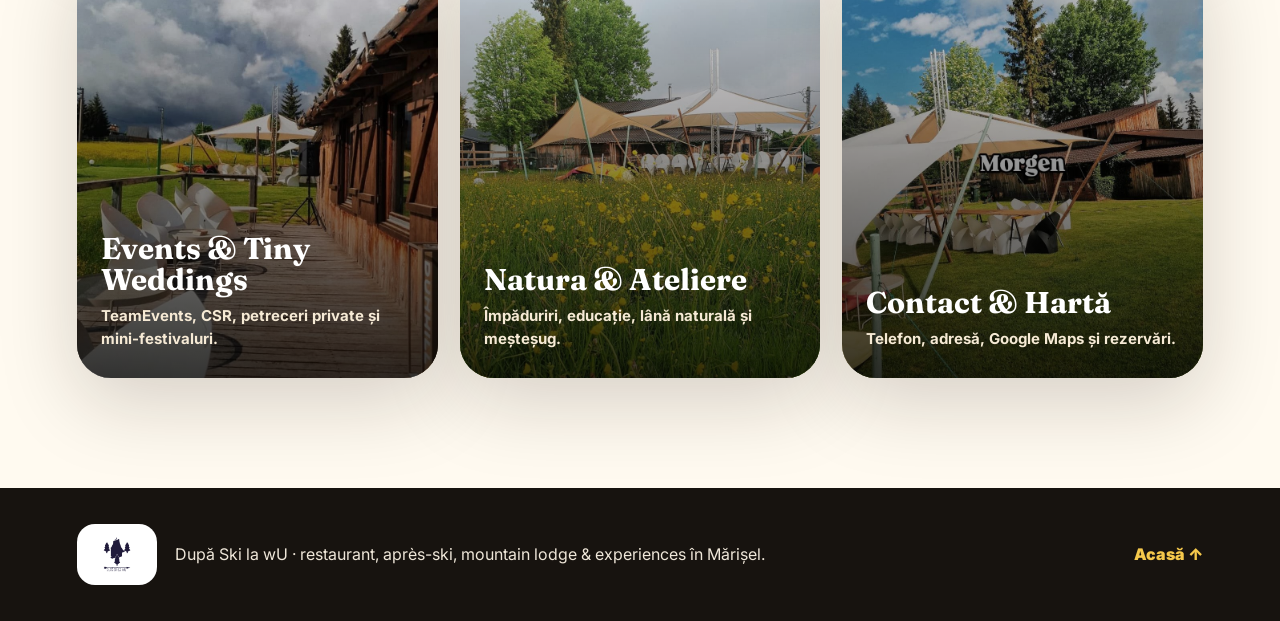
==== commit 4448019d: "Convert homepage to service hub with separate pages" ====
--- a/index.html
+++ b/index.html
@@ -4,7 +4,7 @@
   <meta charset="utf-8" />
   <meta name="viewport" content="width=device-width, initial-scale=1" />
   <title>După Ski la wU | Restaurant, Après-ski & Experiențe în Mărișel</title>
-  <meta name="description" content="După Ski la wU în Mărișel: restaurant de munte, après-ski, biciclete, echipamente ski/snowboard, școală de ski, evenimente, CSR și workshop-uri în Apuseni." />
+  <meta name="description" content="După Ski la wU în Mărișel: restaurant de munte, biciclete, ski/snowboard, evenimente și natură. Alege serviciul dorit din pagini separate." />
   <link rel="preconnect" href="https://fonts.googleapis.com">
   <link rel="preconnect" href="https://fonts.gstatic.com" crossorigin>
   <link href="https://fonts.googleapis.com/css2?family=Fraunces:opsz,wght@9..144,500;9..144,700&family=Inter:wght@400;500;600;700;800&display=swap" rel="stylesheet">
@@ -12,177 +12,53 @@
 </head>
 <body>
   <header class="site-header" id="top">
-    <a class="brand" href="#top" aria-label="După Ski la wU - acasă">
+    <a class="brand" href="index.html" aria-label="După Ski la wU - acasă">
       <img src="assets/logo.png" alt="Logo După Ski la wU" />
       <span>După Ski la wU</span>
     </a>
     <nav class="nav" aria-label="Navigație principală">
-      <a href="#restaurant">Restaurant</a>
-      <a href="#biciclete">Biciclete</a>
-      <a href="#iarna">Iarnă</a>
-      <a href="#events">Events</a>
-      <a href="#natura">Natura</a>
-      <a href="#contact">Contact</a>
+      <a href="restaurant.html">Restaurant</a>
+      <a href="biciclete.html">Biciclete</a>
+      <a href="iarna.html">Iarnă</a>
+      <a href="events.html">Events</a>
+      <a href="natura.html">Natura</a>
+      <a href="contact.html">Contact</a>
     </nav>
     <a class="nav-cta" href="tel:+40756038663">Rezervă</a>
   </header>
 
   <main>
-    <section class="hero" aria-label="Introducere După Ski la wU">
+    <section class="hero home-hero" aria-label="Introducere După Ski la wU">
       <div class="hero-media"><img src="assets/photo-17.jpg" alt="Terasa După Ski la wU văzută prin flori galbene de munte" /></div>
       <div class="hero-overlay"></div>
-      <div class="hero-content">
+      <div class="hero-content compact-hero">
         <p class="eyebrow">Mărișel · Apuseni · 1250 m</p>
         <h1>If you feel lost, come in.</h1>
-        <p class="lead">Restaurant de munte, après-ski, terasă, biciclete, echipamente de iarnă și evenimente în natură. Un loc cald, viu și autentic lângă pârtiile de ski Mărișel.</p>
+        <p class="lead">Restaurant de munte, après-ski, terasă, biciclete, ski/snowboard, evenimente și experiențe în natură. Alege ce te interesează și intră direct pe pagina serviciului.</p>
         <div class="hero-actions">
           <a class="btn primary" href="tel:+40756038663">Sună pentru rezervare</a>
-          <a class="btn secondary" href="#experiente">Vezi experiențele</a>
+          <a class="btn secondary" href="#servicii">Vezi serviciile</a>
         </div>
-      </div>
-      <aside class="hero-card">
-        <span>Rezervări & întrebări</span>
-        <strong>0756 038 663</strong>
-        <small>Sat Mărișel, nr. 316 / 316A, jud. Cluj</small>
-      </aside>
-    </section>
-
-    <section class="intro section" id="restaurant">
-      <div class="section-copy">
-        <p class="eyebrow dark">Restaurant & après-ski</p>
-        <h2>Cabana unde mâncarea, muntele și oamenii se așază la aceeași masă.</h2>
-        <p>După Ski la wU este un mountain lodge contemporan, cald și primitor. Aici ziua începe pe pârtie sau pe traseu și continuă la masă, cu preparate consistente, băuturi alese, muzică bună și atmosferă relaxată.</p>
-        <p>Vara se deschide terasa dintre flori și iarbă, iarna cabana devine punctul de întâlnire după ski. Nu e doar restaurant: e loc de comunitate, prieteni, evenimente și experiențe de munte.</p>
-      </div>
-      <div class="intro-grid">
-        <img class="tall" src="assets/photo-05.jpg" alt="Barul interior După Ski la wU" />
-        <img src="assets/photo-07.jpg" alt="Burger artizanal servit la După Ski la wU" />
-        <img src="assets/photo-18.jpg" alt="Cabana luminată seara" />
       </div>
     </section>
 
-    <section class="menu-band" id="meniu">
-      <div>
-        <p class="eyebrow">Gust de munte</p>
-        <h2>Preparatele care arată bine și pe masă, și în poză.</h2>
+    <section class="service-hub section" id="servicii">
+      <div class="section-heading centered narrow">
+        <p class="eyebrow dark">Servicii DSLW</p>
+        <h2>Nu mai derula tot site-ul. Alege pagina care te interesează.</h2>
+        <p>Fiecare serviciu are pagina lui, cu informațiile importante, galerie și buton de contact.</p>
       </div>
-      <div class="menu-cards">
-        <article><img src="assets/photo-23.jpg" alt="Burger cu carne fragedă și salată" /><h3>Burgeri serioși</h3><p>Chiflă rumenă, texturi generoase și combinații potrivite pentru o zi activă la munte.</p></article>
-        <article><img src="assets/photo-24.jpg" alt="Supă cremă cu pâine și murături" /><h3>Supe & comfort food</h3><p>Farfurii calde, simple și gustoase, bune după ski, plimbare sau ploaie de vară.</p></article>
-        <article><img src="assets/photo-21.jpg" alt="Două băuturi răcoritoare pe terasă" /><h3>Băuturi pe terasă</h3><p>Răcoritoare, cafea și ceva bun de stat la povești cu priveliștea verde din jur.</p></article>
+      <div class="service-buttons-grid">
+        <a class="service-button-card" href="restaurant.html"><img src="assets/photo-07.jpg" alt="Burger artizanal" /><span>Restaurant & Après-ski</span><small>Mâncare, băuturi, terasă și atmosferă de cabană.</small></a>
+        <a class="service-button-card" href="biciclete.html"><img src="assets/photo-08.jpg" alt="Zona verde din Mărișel" /><span>Biciclete de munte</span><small>MTB, e-bike, ture ghidate și tarife.</small></a>
+        <a class="service-button-card" href="iarna.html"><img src="assets/photo-18.jpg" alt="Cabana seara" /><span>Ski & Snowboard</span><small>Închirieri echipamente și școală de ski/snowboard.</small></a>
+        <a class="service-button-card" href="events.html"><img src="assets/photo-14.jpg" alt="Cabana și terasa" /><span>Events & Tiny Weddings</span><small>TeamEvents, CSR, petreceri private și mini-festivaluri.</small></a>
+        <a class="service-button-card" href="natura.html"><img src="assets/photo-19.jpg" alt="Flori de munte și terasă" /><span>Natura & Ateliere</span><small>Împăduriri, educație, lână naturală și meșteșug.</small></a>
+        <a class="service-button-card" href="contact.html"><img src="assets/photo-12.jpg" alt="Terasă la prânz" /><span>Contact & Hartă</span><small>Telefon, adresă, Google Maps și rezervări.</small></a>
       </div>
-    </section>
-
-    <section class="terrace section">
-      <div class="photo-stack"><img src="assets/photo-19.jpg" alt="Terasa văzută din iarba cu flori de munte" /><img src="assets/photo-13.jpg" alt="Zona de relaxare pe iarbă la apus" /></div>
-      <div class="section-copy">
-        <p class="eyebrow dark">Those summer days</p>
-        <h2>Terasa în care vara miroase a lemn, iarbă și mâncare bună.</h2>
-        <p>În sezonul cald, spațiul exterior devine loc de prânz, joacă, socializare și evenimente. Pânzele de umbrire, mesele din lemn și câmpul verde creează o atmosferă naturală, perfectă pentru familii, grupuri și prieteni.</p>
-        <div class="mini-gallery"><img src="assets/photo-11.jpg" alt="Mese pe terasă sub pânze" /><img src="assets/photo-12.jpg" alt="Terasă la prânz în Mărișel" /><img src="assets/photo-15.jpg" alt="Locuri pe terasă" /></div>
-      </div>
-    </section>
-
-    <section class="experiences section dark-section" id="experiente">
-      <div class="section-heading centered">
-        <p class="eyebrow">Tot ce găsești la DSLW</p>
-        <h2>Un hub de experiențe la munte, nu doar un restaurant.</h2>
-        <p>Am preluat din site-ul vechi toate direcțiile importante și le-am ordonat într-o experiență mai clară: mâncare, sport, evenimente, natură și meșteșug.</p>
-      </div>
-      <div class="experience-grid large">
-        <article><span>01</span><h3>Restaurant & Après-ski</h3><p>Mâncare bună, băuturi, cabană caldă, seri cu muzică și atmosferă de munte lângă pârtiile Mărișel.</p></article>
-        <article><span>02</span><h3>Biciclete de munte</h3><p>Hardtail, full suspension și e-bike-uri pentru ture ghidate sau plimbări în Apuseni.</p></article>
-        <article><span>03</span><h3>Echipamente iarnă</h3><p>Închirieri ski, snowboard, boots, clăpari, căști și splitboard pentru sezonul rece.</p></article>
-        <article><span>04</span><h3>Școala Ski/Snowboard</h3><p>Instructori pentru începători, copii, grupuri și cei care vor să-și stăpânească mai bine skiurile.</p></article>
-        <article><span>05</span><h3>TeamEvents & CSR</h3><p>Evenimente corporate, teambuilding-uri și activități cu impact pentru companii.</p></article>
-        <article><span>06</span><h3>Petreceri & mini-festivaluri</h3><p>Interior, terasă și spațiu exterior pentru petreceri private și evenimente mari.</p></article>
-        <article><span>07</span><h3>Tiny Weddings</h3><p>Nunți în natură, priveliști de munte și echipă care poate construi o zi memorabilă.</p></article>
-        <article><span>08</span><h3>Ateliere & meșteșug</h3><p>Țesut la război, gherghef, lână naturală și obiecte cu spirit local.</p></article>
-      </div>
-    </section>
-
-    <section class="pricing section" id="biciclete">
-      <div class="section-heading centered narrow">
-        <p class="eyebrow dark">Centru de închiriere · vară</p>
-        <h2>Biciclete de munte & ture ghidate prin Apuseni.</h2>
-        <p>Un proiect de munte pentru cei care vor două roți, aer curat și trasee printre văi și brazi. Închirierile se fac cu cel puțin o zi înainte, telefonic sau pe WhatsApp.</p>
-      </div>
-      <div class="price-grid">
-        <article><h3>Hardtail Devron</h3><p class="spec">27.5” – 29”</p><strong>100 lei / zi</strong><small>Weekend: 100 lei / zi</small></article>
-        <article><h3>Full Suspension Devron</h3><p class="spec">27.5”</p><strong>150 lei / zi</strong><small>Weekend: 150 lei / zi</small></article>
-        <article><h3>E-bike Devron</h3><p class="spec">27.5”</p><strong>170 lei / zi</strong><small>Weekend: 170 lei / zi</small></article>
-        <article><h3>E-bike Cube Hybrid</h3><p class="spec">29”</p><strong>180 lei / zi</strong><small>Weekend: 180 lei / zi</small></article>
-      </div>
-      <div class="discount-panel">
-        <div><h3>Discount pentru mai multe zile</h3><p>3–4 zile: 10% · 5–6 zile: 15% · 7–14 zile: 20% · peste 14 zile: 30%</p></div>
-        <div><h3>Bonus la închiriere</h3><p>Cască obligatorie inclusă, echipament de protecție, plus număr limitat de camere GoPro și ceasuri Garmin VivoActive.</p></div>
-      </div>
-    </section>
-
-    <section class="split-feature section">
-      <div class="feature-photo"><img src="assets/photo-08.jpg" alt="Cabana DSLW și zona verde din Mărișel" /></div>
-      <div class="section-copy">
-        <p class="eyebrow dark">Ride in Apuseni</p>
-        <h2>Primul centru de închirieri e-bike-uri de munte din Apuseni.</h2>
-        <p>Biciclete pentru familii, grupuri și rideri mai experimentați: ture ușoare sau dificile, scurte sau lungi, cu posibilitate de tur ghidat de o zi sau două, cu camping ori cazare contra cost.</p>
-        <p>E-bike-urile asistă pedalarea pe trasee variate și pot ajunge, în condiții bune, la autonomie estimativă de 50–80 km, cu maxim ideal de 120 km pe traseu plat și nivel scăzut de asistență.</p>
-      </div>
-    </section>
-
-    <section class="winter section dark-section" id="iarna">
-      <div class="section-heading centered">
-        <p class="eyebrow">Centru de închiriere · iarnă</p>
-        <h2>Ski, snowboard și școală pentru sezonul rece.</h2>
-        <p>Partea de iarnă rămâne vizibilă și clară, dar integrată în povestea completă DSLW.</p>
-      </div>
-      <div class="winter-grid">
-        <article><h3>Snowboard Burton</h3><ul><li>Snowboard + boots + cască: 110 lei / zi</li><li>Snowboard: 70 lei / zi</li><li>Boots / cască: 50 lei / zi</li><li>Splitboard: 300 lei / zi · 450 lei / weekend</li></ul></article>
-        <article><h3>Schiuri Fischer și Reghin</h3><ul><li>Schiuri + clăpari + bețe + cască: 100 lei / zi</li><li>Schiuri și bețe: tarif separat</li><li>Clăpari: tarif separat</li></ul></article>
-        <article><h3>Școala de ski / snowboard</h3><p>Instructori pregătiți pentru copii, începători și grupuri. Pachetele și disponibilitatea se confirmă telefonic.</p><a class="btn primary" href="tel:+40756038663">Întreabă de instructor</a></article>
-      </div>
-    </section>
-
-    <section class="events section" id="events">
-      <div class="section-copy">
-        <p class="eyebrow dark">Events at 1250 m</p>
-        <h2>TeamEvents, CSR, petreceri private, mini-festivaluri și tiny weddings.</h2>
-        <p>Din 2014, echipa DSLW organizează evenimente pentru companii și grupuri, cu peste 5.000 de participanți. Spațiul interior poate primi cel puțin 130 de persoane, terasa încă 50+, iar zona exterioară poate susține evenimente de până la 900–1000 de persoane.</p>
-        <ul class="check-list"><li>Teambuilding-uri cu activități de munte</li><li>Petreceri private și mini-festivaluri</li><li>Tiny weddings în mijlocul naturii</li><li>Ateliere creative, caiac, secure, biciclete, ski și alte experiențe</li></ul>
-      </div>
-      <div class="events-media"><img src="assets/photo-04.jpg" alt="Imagine de vară cu terasa După Ski la wU" /><img src="assets/photo-14.jpg" alt="Cabana și terasa din lemn" /><img src="assets/photo-16.jpg" alt="Burgeri pregătiți pentru un grup" /></div>
-    </section>
-
-    <section class="impact section" id="natura">
-      <div class="impact-card">
-        <p class="eyebrow dark">↟ Natura Îți Mulțumește ↟</p>
-        <h2>Ecologizăm, reîmpădurim și educăm copii.</h2>
-        <p>Asociația s-a născut din drag pentru munte, pădurile din jurul Mărișelului și comunitatea locală. Până acum, au fost plantați peste 42.000 de puieți în zona Mărișel, Apuseni.</p>
-        <p>Companiile pot integra în experiența lor acțiuni cu impact real: plantări, ecologizare, activități în natură și proiecte care lasă locul mai bun decât l-au găsit.</p>
-      </div>
-      <div class="craft-card">
-        <p class="eyebrow dark">Ateliere & articole meșteșugărești</p>
-        <h2>Lână naturală, țesut și obiecte cu poveste.</h2>
-        <p>DSLW promovează lâna ca materie primă pentru casă și design interior. Atelierele de țesut la război și gherghef aduc o experiență cu spirit vechi, la gura sobei, în mijlocul munților Apuseni.</p>
-      </div>
-    </section>
-
-    <section class="gallery section" id="galerie">
-      <div class="section-heading"><p class="eyebrow dark">Galerie</p><h2>Un loc care se vinde prin imagini.</h2></div>
-      <div class="masonry"><img src="assets/photo-06.jpg" alt="Cățel pe iarba de lângă terasa DSLW" /><img src="assets/photo-08.jpg" alt="Cabana și zona verde" /><img src="assets/photo-09.jpg" alt="Detaliu exterior cabană din lemn" /><img src="assets/photo-10.jpg" alt="Burger cu text Seasons change, taste doesn't" /><img src="assets/photo-20.jpg" alt="Burger și cartofi prăjiți" /><img src="assets/photo-22.jpg" alt="Masă cu supă, burger și cartofi" /><img src="assets/photo-17.jpg" alt="Flori galbene în fața terasei" /><img src="assets/photo-18.jpg" alt="DSLW seara, luminat" /><img src="assets/photo-19.jpg" alt="Câmp cu flori și terasa în fundal" /></div>
-    </section>
-
-    <section class="location section" id="contact">
-      <div class="contact-card">
-        <p class="eyebrow dark">Contact</p>
-        <h2>Hai sus la Mărișel.</h2>
-        <p>Dacă ai întrebări despre restaurant, evenimente, închirieri sau rezervări, sună direct sau scrie.</p>
-        <div class="contact-lines"><a href="tel:+40756038663">0756 038 663</a><a href="mailto:contact@dupaskilawu.ro">contact@dupaskilawu.ro</a><span>Sat Mărișel, nr. 316 / 316A, jud. Cluj</span></div>
-        <div class="contact-actions"><a class="btn primary" href="https://maps.google.com/?q=Dup%C4%83%20Ski%20la%20wU%20M%C4%83ri%C8%99el" target="_blank" rel="noopener">Deschide în Maps</a><a class="btn secondary dark" href="tel:+40756038663">Sună acum</a></div>
-      </div>
-      <div class="map-box"><iframe title="Hartă După Ski la wU Mărișel" loading="lazy" referrerpolicy="no-referrer-when-downgrade" src="https://www.google.com/maps?q=Dup%C4%83%20Ski%20la%20wU%20M%C4%83ri%C8%99el&output=embed"></iframe></div>
     </section>
   </main>
 
-  <footer class="footer"><div><img src="assets/logo.png" alt="Logo După Ski la wU" /><p>După Ski la wU · restaurant, après-ski, mountain lodge & experiences în Mărișel.</p></div><a href="#top">Înapoi sus ↑</a></footer>
+  <footer class="footer"><div><img src="assets/logo.png" alt="Logo După Ski la wU" /><p>După Ski la wU · restaurant, après-ski, mountain lodge & experiences în Mărișel.</p></div><a href="index.html">Acasă ↑</a></footer>
 </body>
 </html>
--- a/styles.css
+++ b/styles.css
@@ -17,9 +17,32 @@
 body{margin:0;background:var(--cream);color:var(--ink);font-family:Inter,system-ui,-apple-system,Segoe UI,sans-serif;line-height:1.55}
 a{color:inherit;text-decoration:none}
 img{display:block;max-width:100%;height:auto}
-.site-header{position:fixed;inset:18px 24px auto;z-index:20;display:flex;align-items:center;justify-content:space-between;gap:18px;padding:10px 12px 10px 18px;border:1px solid rgba(255,255,255,.38);border-radius:999px;background:rgba(31,26,53,.62);backdrop-filter:blur(18px);color:white;box-shadow:0 12px 40px rgba(0,0,0,.22)}
+.site-header{position:fixed;inset:18px 24px auto;z-index:20;height:64px;display:flex;align-items:center;justify-content:space-between;gap:18px;padding:10px 12px 10px 18px;border:1px solid rgba(255,255,255,.38);border-radius:999px;background:rgba(31,26,53,.82);-webkit-backdrop-filter:blur(14px);backdrop-filter:blur(14px);color:white;box-shadow:0 12px 40px rgba(0,0,0,.22);overflow:hidden}
 .brand{display:flex;align-items:center;gap:10px;font-weight:800;letter-spacing:.02em}.brand img{width:45px;height:45px;object-fit:contain;background:#fff;border-radius:50%;padding:5px}.brand span{white-space:nowrap}.nav{display:flex;gap:20px;font-size:14px;font-weight:700}.nav a{opacity:.86}.nav a:hover{opacity:1;color:var(--yellow)}.nav-cta{padding:12px 20px;border-radius:999px;background:var(--yellow);color:#221b10;font-weight:900}
 .hero{position:relative;min-height:100svh;display:grid;place-items:center;overflow:hidden;background:#111;color:white}.hero-media,.hero-media img,.hero-overlay{position:absolute;inset:0}.hero-media img{width:100%;height:100%;object-fit:cover}.hero-overlay{background:linear-gradient(90deg,rgba(15,12,8,.84),rgba(15,12,8,.44) 48%,rgba(15,12,8,.12)),linear-gradient(0deg,rgba(15,12,8,.72),transparent 40%)}.hero-content{position:relative;z-index:2;width:min(1120px,calc(100% - 42px));padding-top:80px}.eyebrow{text-transform:uppercase;letter-spacing:.18em;font-size:12px;font-weight:900;color:var(--yellow);margin:0 0 13px}.eyebrow.dark{color:var(--moss)}h1,h2,h3{font-family:Fraunces,Georgia,serif;line-height:1.02;margin:0}h1{font-size:clamp(54px,10vw,132px);max-width:900px;letter-spacing:-.06em}h2{font-size:clamp(34px,5vw,68px);letter-spacing:-.045em}h3{font-size:26px}.lead{max-width:650px;font-size:clamp(18px,2vw,24px);margin:24px 0 32px;color:#f5ead7}.btn{display:inline-flex;align-items:center;justify-content:center;border-radius:999px;padding:15px 22px;font-weight:900;border:1px solid transparent}.btn.primary{background:var(--yellow);color:#21170c}.btn.secondary{border-color:rgba(255,255,255,.55);color:#fff}.btn.secondary.dark{border-color:rgba(31,26,53,.22);color:var(--ink)}.hero-actions{display:flex;gap:14px;flex-wrap:wrap}.hero-card{position:absolute;right:42px;bottom:38px;z-index:3;width:310px;padding:22px;border-radius:24px;background:rgba(255,250,240,.9);color:var(--ink);box-shadow:var(--shadow);backdrop-filter:blur(14px)}.hero-card span,.hero-card small{display:block;color:var(--muted)}.hero-card strong{display:block;font-size:28px;margin:6px 0;font-family:Fraunces,Georgia,serif}
 .section{padding:110px min(6vw,86px)}.intro,.terrace,.events,.location{display:grid;grid-template-columns:1fr 1.05fr;gap:min(7vw,90px);align-items:center}.section-copy p{font-size:18px;color:var(--muted);max-width:680px}.intro-grid{display:grid;grid-template-columns:1fr 1fr;gap:16px}.intro-grid img,.events-media img,.photo-stack img,.mini-gallery img,.masonry img,.menu-cards img,.map-notes img{width:100%;height:100%;object-fit:cover;border-radius:var(--radius);box-shadow:var(--shadow)}.intro-grid .tall{grid-row:span 2}.intro-grid img{min-height:260px}.intro-grid .tall{min-height:560px}.menu-band{padding:100px min(6vw,86px);background:var(--green);color:white}.menu-band>div:first-child{display:flex;align-items:end;justify-content:space-between;gap:30px;margin-bottom:30px}.menu-band h2{max-width:820px}.menu-cards{display:grid;grid-template-columns:repeat(3,1fr);gap:22px}.menu-cards article{padding:12px 12px 24px;border-radius:34px;background:rgba(255,255,255,.09);border:1px solid rgba(255,255,255,.18)}.menu-cards img{height:420px}.menu-cards h3,.menu-cards p{padding:0 12px}.menu-cards p{color:#eadfcb}.photo-stack{display:grid;grid-template-columns:.9fr 1fr;gap:18px}.photo-stack img:first-child{height:650px}.photo-stack img:last-child{height:520px;margin-top:90px}.mini-gallery{display:grid;grid-template-columns:repeat(3,1fr);gap:12px;margin-top:28px}.mini-gallery img{height:190px}.dark-section{background:var(--charcoal);color:white}.centered{text-align:center;margin:0 auto 38px;max-width:900px}.section-heading p:not(.eyebrow){color:#d6c8b1}.experience-grid{display:grid;grid-template-columns:repeat(4,1fr);gap:18px}.experience-grid.large{grid-template-columns:repeat(4,1fr)}.experience-grid article{padding:28px;border-radius:28px;background:linear-gradient(180deg,rgba(255,255,255,.1),rgba(255,255,255,.04));border:1px solid rgba(255,255,255,.12)}.experience-grid span{display:inline-flex;width:42px;height:42px;align-items:center;justify-content:center;border-radius:50%;background:var(--yellow);color:#17130f;font-weight:900;margin-bottom:40px}.experience-grid p{color:#d6c8b1}.pricing{background:#fffaf0}.narrow{max-width:980px}.price-grid{display:grid;grid-template-columns:repeat(4,1fr);gap:18px;margin-top:34px}.price-grid article{padding:28px;border-radius:28px;background:white;box-shadow:var(--shadow);border:1px solid rgba(52,79,45,.12)}.price-grid h3{font-size:24px}.price-grid .spec{color:var(--moss);font-weight:900;margin:8px 0}.price-grid strong{display:block;font-size:28px;font-family:Fraunces,Georgia,serif;margin:18px 0 4px}.price-grid small{color:var(--muted);font-weight:700}.discount-panel{display:grid;grid-template-columns:1fr 1fr;gap:18px;margin-top:20px}.discount-panel>div{padding:26px;border-radius:26px;background:#344f2d;color:white}.discount-panel p{color:#eadfcb}.split-feature{display:grid;grid-template-columns:1fr 1fr;gap:min(7vw,90px);align-items:center;background:#f7efe1}.feature-photo img{width:100%;height:640px;object-fit:cover;border-radius:34px;box-shadow:var(--shadow)}.winter-grid{display:grid;grid-template-columns:repeat(3,1fr);gap:20px}.winter-grid article{padding:30px;border-radius:30px;background:rgba(255,255,255,.08);border:1px solid rgba(255,255,255,.14)}.winter-grid ul{padding-left:20px;color:#e8dcca}.winter-grid p{color:#e8dcca}.impact{display:grid;grid-template-columns:1.1fr .9fr;gap:22px;background:linear-gradient(135deg,#eef0d6,#fff8e9)}.impact-card,.craft-card{padding:42px;border-radius:34px;background:white;box-shadow:var(--shadow)}.impact-card p,.craft-card p{color:var(--muted);font-size:18px}.check-list{list-style:none;margin:28px 0 0;padding:0;display:grid;gap:12px}.check-list li{padding:15px 18px;border-radius:18px;background:#fff8e9;color:#4c4031;font-weight:700}.check-list li:before{content:'↟';color:var(--moss);font-weight:900;margin-right:10px}.events-media{display:grid;grid-template-columns:1fr 1fr;gap:16px}.events-media img:first-child{grid-column:span 2;height:360px}.events-media img{height:300px}.gallery{background:var(--cream-2)}.section-heading{margin-bottom:34px}.masonry{columns:4 220px;column-gap:16px}.masonry img{break-inside:avoid;margin:0 0 16px;border-radius:24px}.location{background:linear-gradient(135deg,#fdf7eb,#efe0c6)}.contact-card{padding:44px;border-radius:34px;background:white;box-shadow:var(--shadow)}.contact-lines{display:grid;gap:10px;margin:26px 0}.contact-lines a,.contact-lines span{font-size:20px;font-weight:800}.contact-actions{display:flex;gap:12px;flex-wrap:wrap}.map-box{display:grid;gap:14px}.map-box iframe{width:100%;height:470px;border:0;border-radius:34px;box-shadow:var(--shadow);filter:saturate(.88) contrast(.96)}.map-box p{margin:0;color:var(--muted);font-size:14px}.footer{display:flex;justify-content:space-between;align-items:center;gap:30px;padding:36px min(6vw,86px);background:#17130f;color:#efe7d9}.footer img{width:80px;background:white;border-radius:18px;padding:8px}.footer>div{display:flex;align-items:center;gap:18px}.footer a{font-weight:900;color:var(--yellow)}
-@media (max-width:980px){.nav{display:none}.site-header{inset:12px}.hero-card{position:relative;right:auto;bottom:auto;margin:24px auto 0;width:min(92%,360px)}.hero{padding-bottom:34px}.intro,.terrace,.events,.location,.split-feature,.impact{grid-template-columns:1fr}.menu-cards,.experience-grid,.experience-grid.large,.price-grid,.winter-grid{grid-template-columns:1fr 1fr}.discount-panel{grid-template-columns:1fr}.photo-stack img:first-child,.photo-stack img:last-child{height:420px;margin-top:0}.section{padding:78px 20px}.menu-band{padding:78px 20px}.feature-photo img{height:420px}}
-@media (max-width:620px){.site-header{padding:8px 10px}.brand span{display:none}.nav-cta{padding:10px 14px}.hero-content{width:calc(100% - 28px)}.lead{font-size:17px}.menu-cards,.experience-grid,.experience-grid.large,.price-grid,.winter-grid,.impact{grid-template-columns:1fr}.menu-cards img{height:360px}.intro-grid,.events-media{grid-template-columns:1fr}.intro-grid .tall,.intro-grid img,.events-media img:first-child,.events-media img{grid-column:auto;grid-row:auto;min-height:0;height:360px}.photo-stack{grid-template-columns:1fr}.mini-gallery{grid-template-columns:1fr 1fr}.masonry{columns:1}.contact-card,.impact-card,.craft-card{padding:28px}.footer,.footer>div{align-items:flex-start;flex-direction:column}}
+@media (max-width:980px){.nav{display:none}.site-header{position:fixed;top:0;left:0;right:0;inset:auto;width:100%;height:64px;border-radius:0 0 14px 14px;border-left:0;border-right:0;border-top:0;padding:0 16px;background:rgba(31,26,53,.94);-webkit-backdrop-filter:none;backdrop-filter:none}.brand img{width:38px;height:38px}section[id]{scroll-margin-top:72px}.hero-card{position:relative;right:auto;bottom:auto;margin:24px auto 0;width:min(92%,360px)}.hero{padding-bottom:34px}.intro,.terrace,.events,.location,.split-feature,.impact{grid-template-columns:1fr}.menu-cards,.experience-grid,.experience-grid.large,.price-grid,.winter-grid{grid-template-columns:1fr 1fr}.discount-panel{grid-template-columns:1fr}.photo-stack img:first-child,.photo-stack img:last-child{height:420px;margin-top:0}.section{padding:78px 20px}.menu-band{padding:78px 20px}.feature-photo img{height:420px}}
+@media (max-width:620px){.site-header{height:60px;padding:0 14px;border-radius:0 0 12px 12px}.brand span{display:none}.brand img{width:36px;height:36px}.nav-cta{padding:10px 16px}.hero-content{width:calc(100% - 28px)}.lead{font-size:17px}.menu-cards,.experience-grid,.experience-grid.large,.price-grid,.winter-grid,.impact{grid-template-columns:1fr}.menu-cards img{height:360px}.intro-grid,.events-media{grid-template-columns:1fr}.intro-grid .tall,.intro-grid img,.events-media img:first-child,.events-media img{grid-column:auto;grid-row:auto;min-height:0;height:360px}.photo-stack{grid-template-columns:1fr}.mini-gallery{grid-template-columns:1fr 1fr}.masonry{columns:1}.contact-card,.impact-card,.craft-card{padding:28px}.footer,.footer>div{align-items:flex-start;flex-direction:column}}
+
+
+/* Multi-page service layout */
+.home-hero{min-height:76svh}
+.compact-hero{padding-top:96px}
+.service-hub{background:var(--cream-2)}
+.narrow{max-width:760px}
+.service-buttons-grid{display:grid;grid-template-columns:repeat(3,1fr);gap:22px;max-width:1180px;margin:0 auto}
+.service-button-card{display:flex;min-height:430px;flex-direction:column;justify-content:flex-end;position:relative;overflow:hidden;border-radius:34px;color:white;box-shadow:var(--shadow);background:#111;isolation:isolate;transform:translateY(0);transition:transform .2s ease, box-shadow .2s ease}
+.service-button-card:hover{transform:translateY(-5px);box-shadow:0 30px 90px rgba(25,18,10,.26)}
+.service-button-card img{position:absolute;inset:0;width:100%;height:100%;object-fit:cover;z-index:-2;transition:transform .35s ease}
+.service-button-card:hover img{transform:scale(1.04)}
+.service-button-card:after{content:"";position:absolute;inset:0;background:linear-gradient(180deg,rgba(0,0,0,.04),rgba(0,0,0,.78));z-index:-1}
+.service-button-card span{display:block;padding:0 24px 8px;font-family:Fraunces,Georgia,serif;font-size:30px;font-weight:700;line-height:1.05}
+.service-button-card small{display:block;padding:0 24px 28px;color:#f6ead5;font-weight:700;font-size:15px}
+.page-hero{min-height:72svh;display:grid;grid-template-columns:1.05fr .95fr;align-items:center;gap:min(6vw,78px);padding:120px min(6vw,86px) 72px;background:var(--charcoal);color:white}
+.page-hero>img{width:100%;height:min(62svh,640px);object-fit:cover;border-radius:var(--radius);box-shadow:var(--shadow)}
+.page-hero h1{font-size:clamp(44px,6.5vw,94px);letter-spacing:-.055em;margin-bottom:24px}
+.page-hero .lead{color:#f5ead7;margin-bottom:30px}
+.page-band{padding-top:82px;padding-bottom:92px}
+body:not(.home) .footer a{color:var(--yellow)}
+@media (max-width:980px){.service-buttons-grid{grid-template-columns:1fr 1fr}.service-button-card{min-height:360px}.page-hero{grid-template-columns:1fr;padding:96px 20px 56px}.page-hero>img{height:420px;order:2}.page-hero>div{order:1}}
+@media (max-width:620px){.service-buttons-grid{grid-template-columns:1fr}.service-button-card{min-height:320px}.page-hero{padding-top:88px}.page-hero>img{height:340px}.service-button-card span{font-size:27px}}
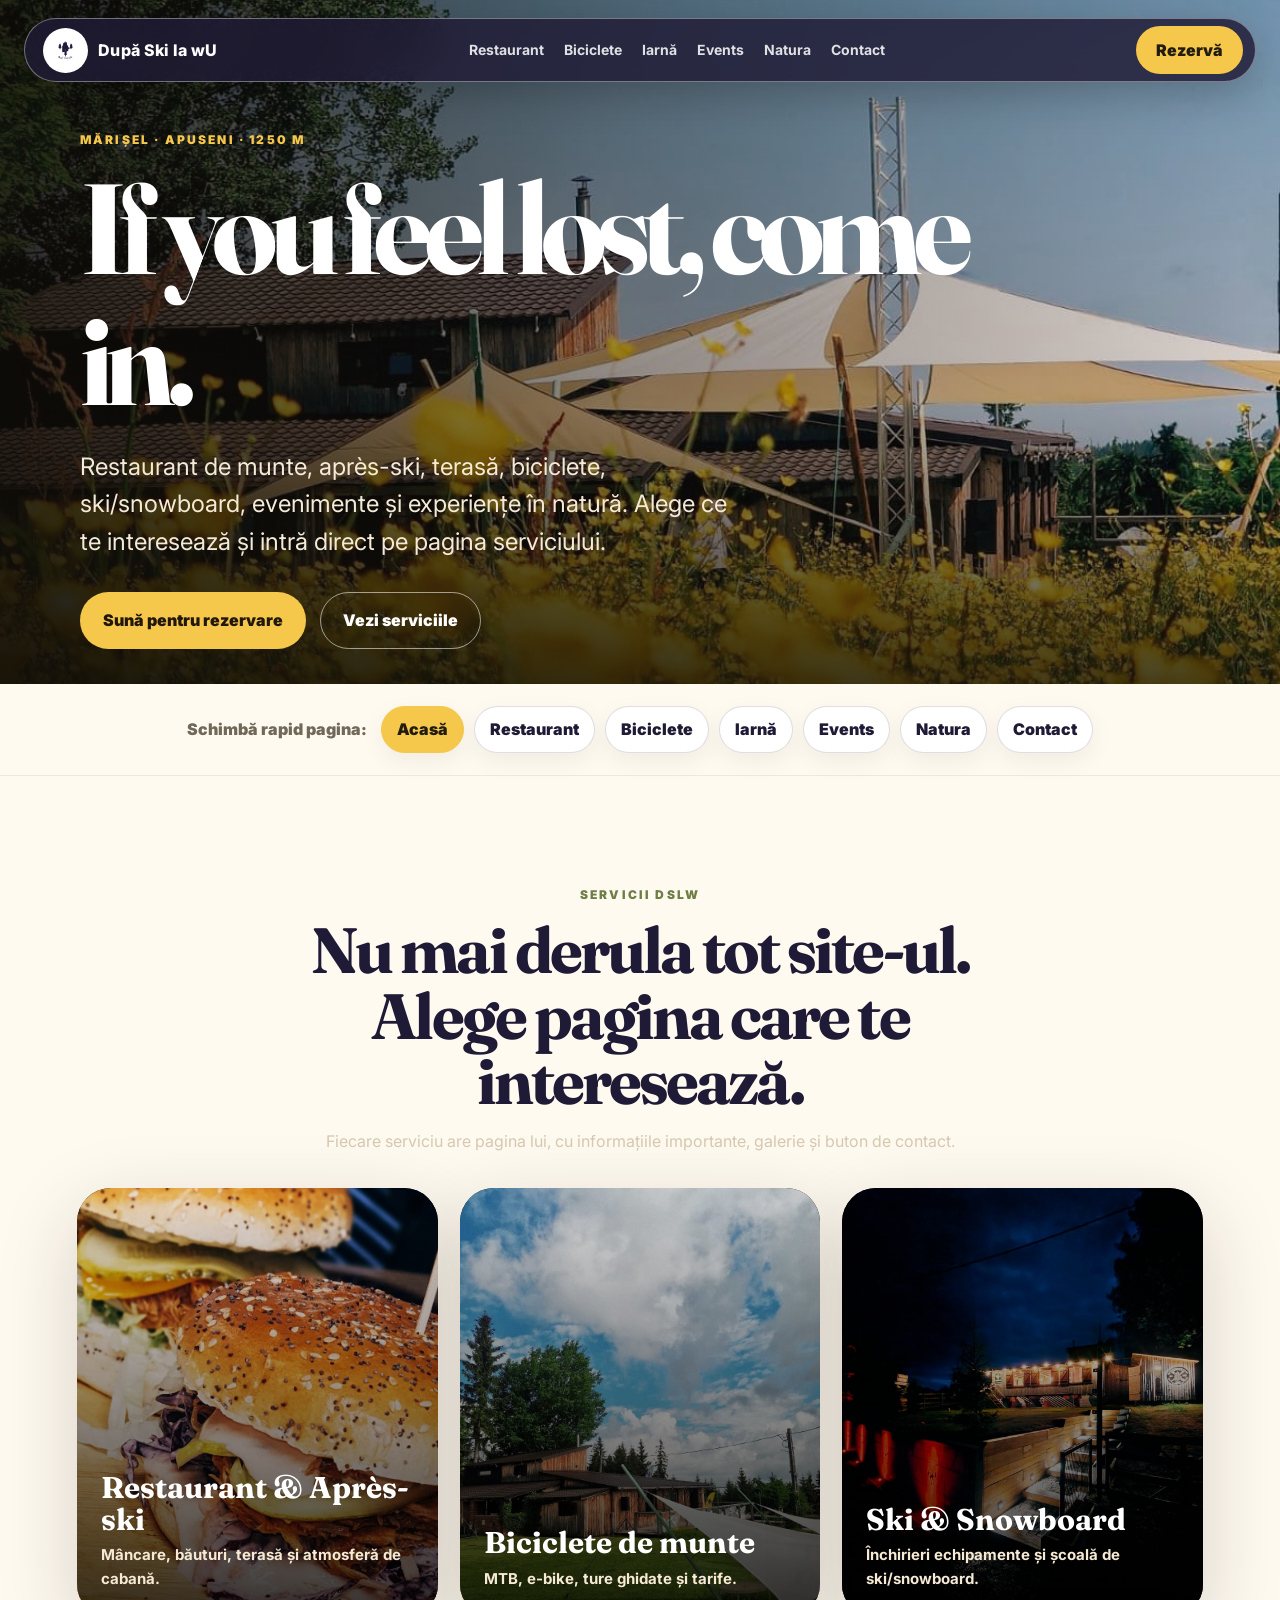
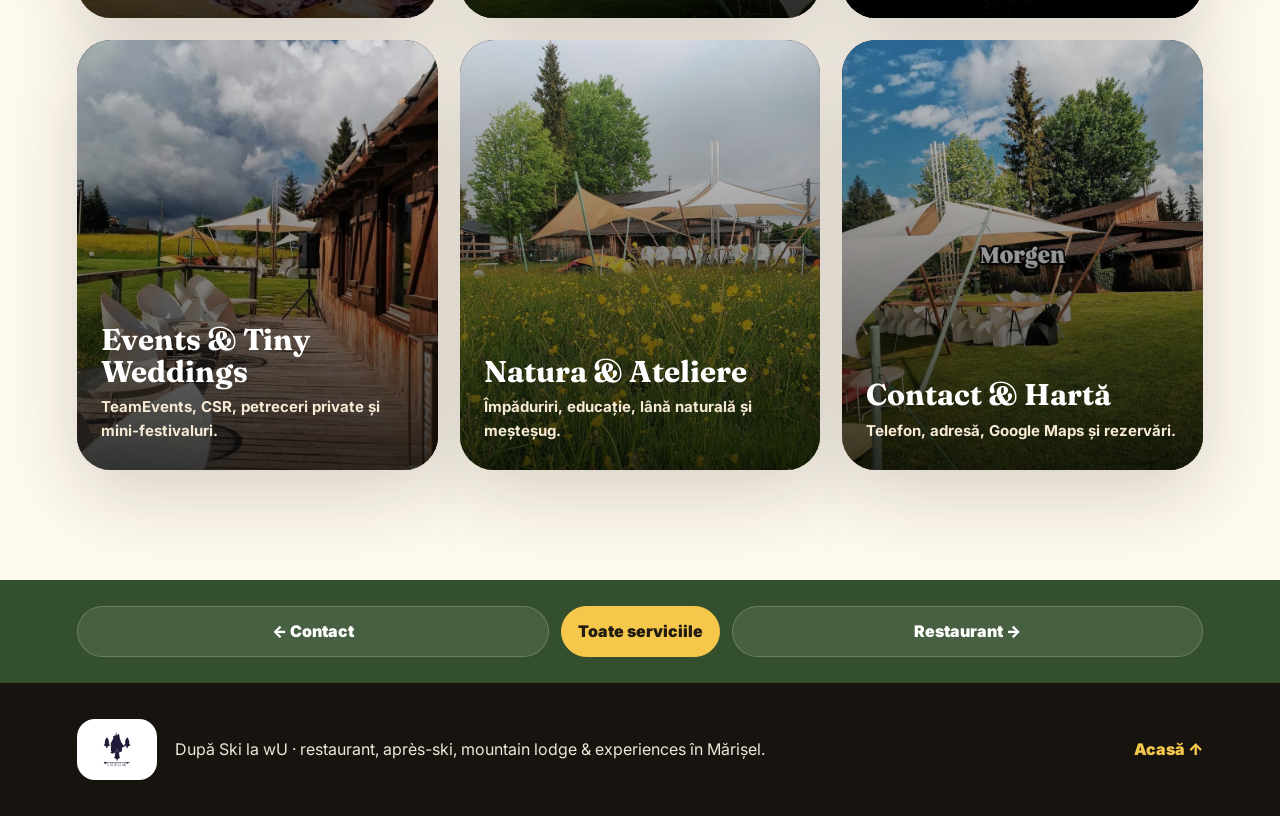
==== commit c44a9068: "Improve navigation between service pages" ====
--- a/index.html
+++ b/index.html
@@ -24,6 +24,18 @@
       <a href="natura.html">Natura</a>
       <a href="contact.html">Contact</a>
     </nav>
+    <details class="mobile-menu">
+      <summary>Pagini</summary>
+      <div class="mobile-menu-panel">
+        <a href="index.html" class="active" aria-current="page">Acasă</a>
+        <a href="restaurant.html">Restaurant</a>
+        <a href="biciclete.html">Biciclete</a>
+        <a href="iarna.html">Iarnă</a>
+        <a href="events.html">Events</a>
+        <a href="natura.html">Natura</a>
+        <a href="contact.html">Contact</a>
+      </div>
+    </details>
     <a class="nav-cta" href="tel:+40756038663">Rezervă</a>
   </header>
 
@@ -41,6 +53,16 @@
         </div>
       </div>
     </section>
+    <section class="page-switcher" aria-label="Schimbă pagina">
+      <span>Schimbă rapid pagina:</span>
+      <a class="page-chip active" aria-current="page" href="index.html">Acasă</a>
+      <a class="page-chip" href="restaurant.html">Restaurant</a>
+      <a class="page-chip" href="biciclete.html">Biciclete</a>
+      <a class="page-chip" href="iarna.html">Iarnă</a>
+      <a class="page-chip" href="events.html">Events</a>
+      <a class="page-chip" href="natura.html">Natura</a>
+      <a class="page-chip" href="contact.html">Contact</a>
+    </section>
 
     <section class="service-hub section" id="servicii">
       <div class="section-heading centered narrow">
@@ -57,6 +79,12 @@
         <a class="service-button-card" href="contact.html"><img src="assets/photo-12.jpg" alt="Terasă la prânz" /><span>Contact & Hartă</span><small>Telefon, adresă, Google Maps și rezervări.</small></a>
       </div>
     </section>
+    <section class="bottom-page-nav" aria-label="Navigare între pagini">
+      <a href="contact.html">← Contact</a>
+      <a href="index.html">Toate serviciile</a>
+      <a href="restaurant.html">Restaurant →</a>
+    </section>
+
   </main>
 
   <footer class="footer"><div><img src="assets/logo.png" alt="Logo După Ski la wU" /><p>După Ski la wU · restaurant, après-ski, mountain lodge & experiences în Mărișel.</p></div><a href="index.html">Acasă ↑</a></footer>
--- a/styles.css
+++ b/styles.css
@@ -46,3 +46,22 @@
 body:not(.home) .footer a{color:var(--yellow)}
 @media (max-width:980px){.service-buttons-grid{grid-template-columns:1fr 1fr}.service-button-card{min-height:360px}.page-hero{grid-template-columns:1fr;padding:96px 20px 56px}.page-hero>img{height:420px;order:2}.page-hero>div{order:1}}
 @media (max-width:620px){.service-buttons-grid{grid-template-columns:1fr}.service-button-card{min-height:320px}.page-hero{padding-top:88px}.page-hero>img{height:340px}.service-button-card span{font-size:27px}}
+
+
+/* Easier navigation between pages */
+.nav a.active{color:var(--yellow);opacity:1}
+.mobile-menu{display:none;position:relative;color:white;font-weight:900}
+.mobile-menu summary{list-style:none;cursor:pointer;border:1px solid rgba(255,255,255,.35);border-radius:999px;padding:10px 15px;background:rgba(255,255,255,.08)}
+.mobile-menu summary::-webkit-details-marker{display:none}
+.mobile-menu-panel{position:fixed;top:70px;left:14px;right:14px;display:grid;grid-template-columns:1fr 1fr;gap:10px;padding:14px;border-radius:22px;background:rgba(31,26,53,.98);box-shadow:0 20px 70px rgba(0,0,0,.32);border:1px solid rgba(255,255,255,.14)}
+.mobile-menu-panel a{padding:14px 15px;border-radius:16px;background:rgba(255,255,255,.08);font-weight:900}
+.mobile-menu-panel a.active{background:var(--yellow);color:#221b10}
+.page-switcher{display:flex;align-items:center;justify-content:center;gap:10px;flex-wrap:wrap;padding:22px min(6vw,86px);background:var(--cream-2);border-bottom:1px solid rgba(31,26,53,.08)}
+.page-switcher span{font-weight:900;color:var(--muted);margin-right:4px}
+.page-chip{display:inline-flex;align-items:center;justify-content:center;padding:10px 15px;border-radius:999px;background:#fff;border:1px solid rgba(31,26,53,.14);box-shadow:0 8px 24px rgba(25,18,10,.06);font-weight:900;color:var(--ink)}
+.page-chip:hover,.page-chip.active{background:var(--yellow);border-color:var(--yellow);color:#221b10}
+.bottom-page-nav{display:grid;grid-template-columns:1fr auto 1fr;gap:12px;align-items:center;padding:26px min(6vw,86px);background:var(--green);color:white}
+.bottom-page-nav a{display:flex;align-items:center;justify-content:center;min-height:48px;padding:12px 16px;border-radius:999px;background:rgba(255,255,255,.1);border:1px solid rgba(255,255,255,.18);font-weight:900;text-align:center}
+.bottom-page-nav a:nth-child(2){background:var(--yellow);color:#221b10;border-color:var(--yellow)}
+@media (max-width:980px){.mobile-menu{display:block}.nav-cta{display:none}.mobile-menu-panel{top:66px}.page-switcher{justify-content:flex-start;overflow-x:auto;flex-wrap:nowrap;padding:14px 16px;position:sticky;top:64px;z-index:12}.page-switcher span{display:none}.page-chip{white-space:nowrap}.bottom-page-nav{grid-template-columns:1fr;padding:18px 16px}.bottom-page-nav a{justify-content:center}.site-header{overflow:visible}}
+@media (max-width:620px){.mobile-menu summary{padding:9px 13px}.mobile-menu-panel{top:62px;grid-template-columns:1fr}.page-switcher{top:60px}}
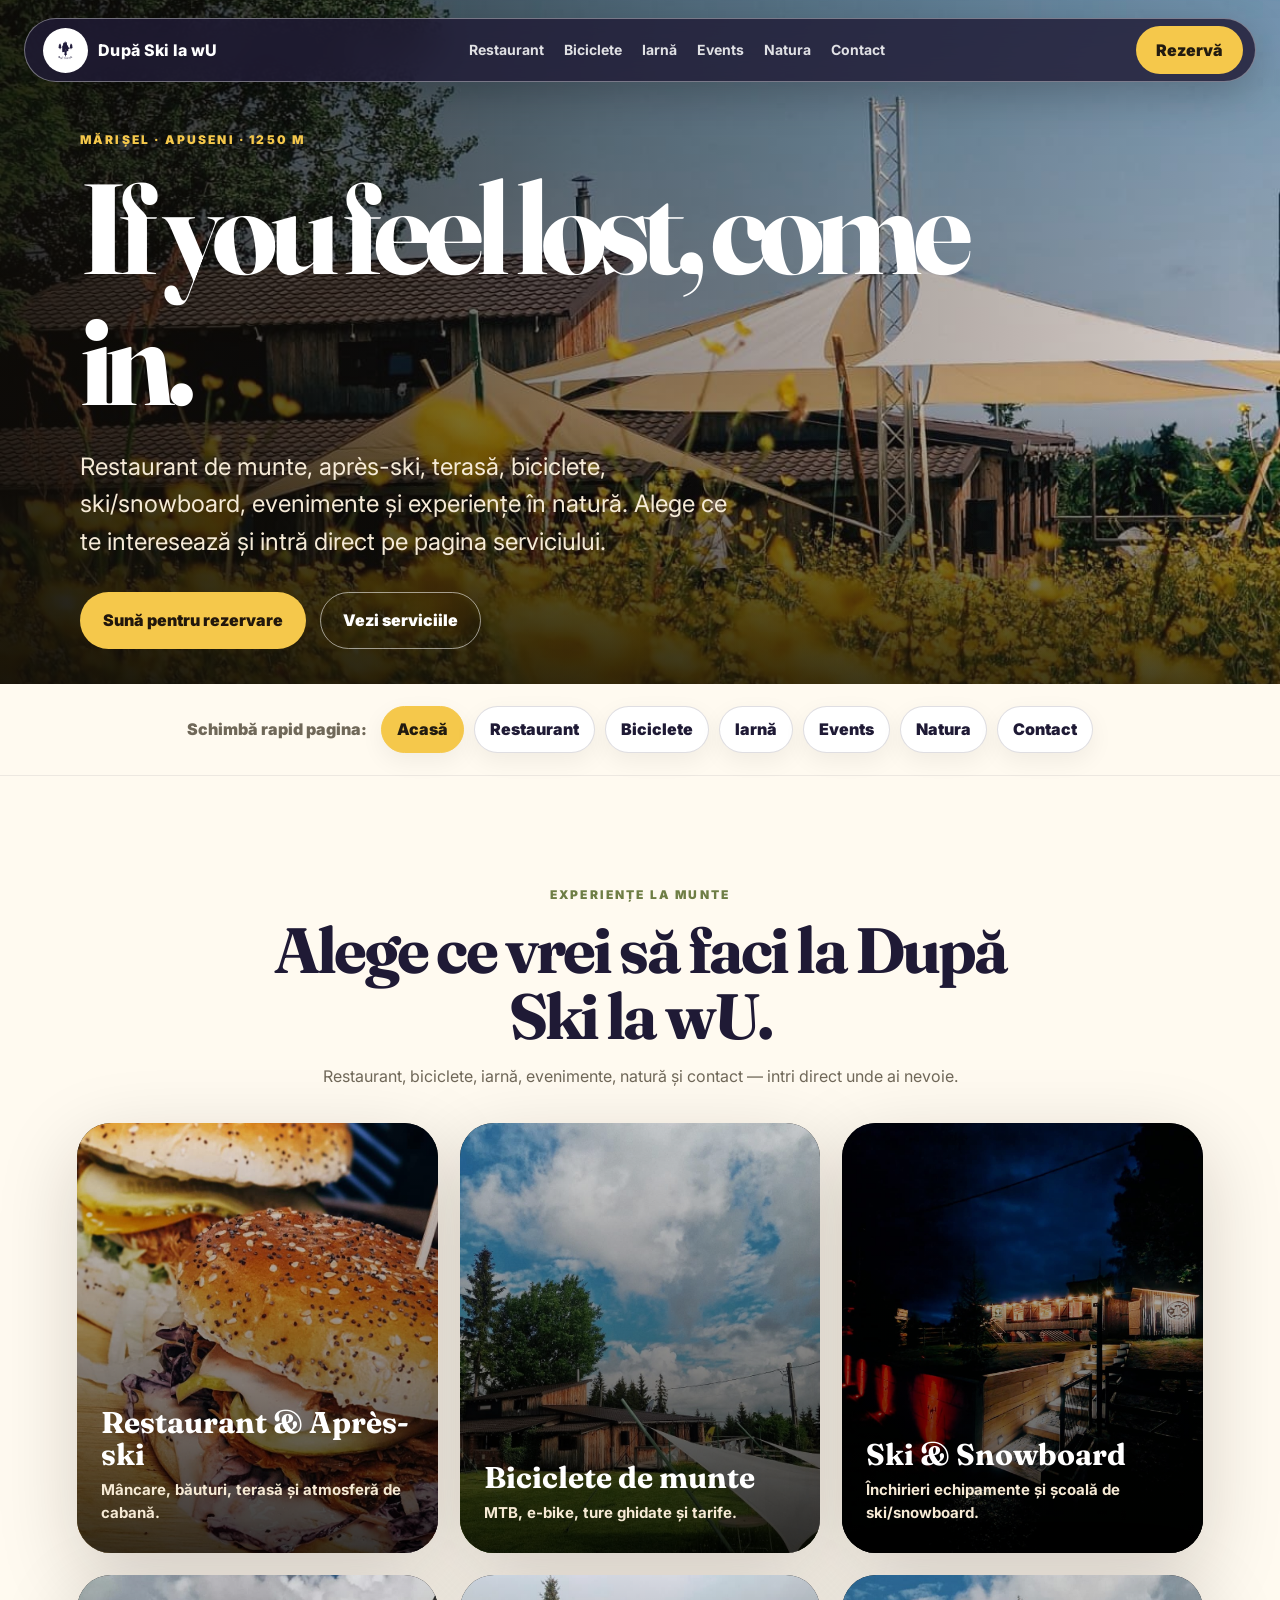
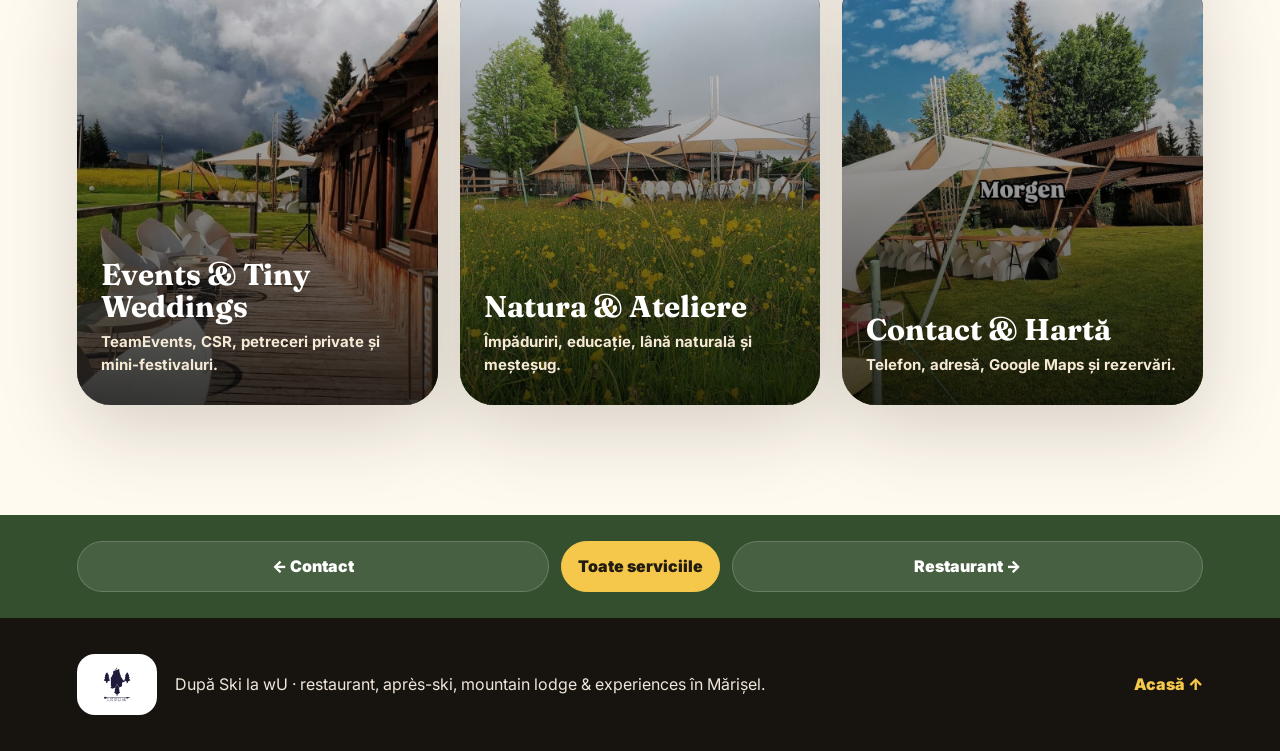
==== commit 50d9ed3f: "Replace placeholder homepage copy with visitor-friendly text" ====
--- a/index.html
+++ b/index.html
@@ -66,9 +66,9 @@
 
     <section class="service-hub section" id="servicii">
       <div class="section-heading centered narrow">
-        <p class="eyebrow dark">Servicii DSLW</p>
-        <h2>Nu mai derula tot site-ul. Alege pagina care te interesează.</h2>
-        <p>Fiecare serviciu are pagina lui, cu informațiile importante, galerie și buton de contact.</p>
+        <p class="eyebrow dark">Experiențe la munte</p>
+        <h2>Alege ce vrei să faci la După Ski la wU.</h2>
+        <p>Restaurant, biciclete, iarnă, evenimente, natură și contact — intri direct unde ai nevoie.</p>
       </div>
       <div class="service-buttons-grid">
         <a class="service-button-card" href="restaurant.html"><img src="assets/photo-07.jpg" alt="Burger artizanal" /><span>Restaurant & Après-ski</span><small>Mâncare, băuturi, terasă și atmosferă de cabană.</small></a>
--- a/styles.css
+++ b/styles.css
@@ -20,7 +20,7 @@
 .site-header{position:fixed;inset:18px 24px auto;z-index:20;height:64px;display:flex;align-items:center;justify-content:space-between;gap:18px;padding:10px 12px 10px 18px;border:1px solid rgba(255,255,255,.38);border-radius:999px;background:rgba(31,26,53,.82);-webkit-backdrop-filter:blur(14px);backdrop-filter:blur(14px);color:white;box-shadow:0 12px 40px rgba(0,0,0,.22);overflow:hidden}
 .brand{display:flex;align-items:center;gap:10px;font-weight:800;letter-spacing:.02em}.brand img{width:45px;height:45px;object-fit:contain;background:#fff;border-radius:50%;padding:5px}.brand span{white-space:nowrap}.nav{display:flex;gap:20px;font-size:14px;font-weight:700}.nav a{opacity:.86}.nav a:hover{opacity:1;color:var(--yellow)}.nav-cta{padding:12px 20px;border-radius:999px;background:var(--yellow);color:#221b10;font-weight:900}
 .hero{position:relative;min-height:100svh;display:grid;place-items:center;overflow:hidden;background:#111;color:white}.hero-media,.hero-media img,.hero-overlay{position:absolute;inset:0}.hero-media img{width:100%;height:100%;object-fit:cover}.hero-overlay{background:linear-gradient(90deg,rgba(15,12,8,.84),rgba(15,12,8,.44) 48%,rgba(15,12,8,.12)),linear-gradient(0deg,rgba(15,12,8,.72),transparent 40%)}.hero-content{position:relative;z-index:2;width:min(1120px,calc(100% - 42px));padding-top:80px}.eyebrow{text-transform:uppercase;letter-spacing:.18em;font-size:12px;font-weight:900;color:var(--yellow);margin:0 0 13px}.eyebrow.dark{color:var(--moss)}h1,h2,h3{font-family:Fraunces,Georgia,serif;line-height:1.02;margin:0}h1{font-size:clamp(54px,10vw,132px);max-width:900px;letter-spacing:-.06em}h2{font-size:clamp(34px,5vw,68px);letter-spacing:-.045em}h3{font-size:26px}.lead{max-width:650px;font-size:clamp(18px,2vw,24px);margin:24px 0 32px;color:#f5ead7}.btn{display:inline-flex;align-items:center;justify-content:center;border-radius:999px;padding:15px 22px;font-weight:900;border:1px solid transparent}.btn.primary{background:var(--yellow);color:#21170c}.btn.secondary{border-color:rgba(255,255,255,.55);color:#fff}.btn.secondary.dark{border-color:rgba(31,26,53,.22);color:var(--ink)}.hero-actions{display:flex;gap:14px;flex-wrap:wrap}.hero-card{position:absolute;right:42px;bottom:38px;z-index:3;width:310px;padding:22px;border-radius:24px;background:rgba(255,250,240,.9);color:var(--ink);box-shadow:var(--shadow);backdrop-filter:blur(14px)}.hero-card span,.hero-card small{display:block;color:var(--muted)}.hero-card strong{display:block;font-size:28px;margin:6px 0;font-family:Fraunces,Georgia,serif}
-.section{padding:110px min(6vw,86px)}.intro,.terrace,.events,.location{display:grid;grid-template-columns:1fr 1.05fr;gap:min(7vw,90px);align-items:center}.section-copy p{font-size:18px;color:var(--muted);max-width:680px}.intro-grid{display:grid;grid-template-columns:1fr 1fr;gap:16px}.intro-grid img,.events-media img,.photo-stack img,.mini-gallery img,.masonry img,.menu-cards img,.map-notes img{width:100%;height:100%;object-fit:cover;border-radius:var(--radius);box-shadow:var(--shadow)}.intro-grid .tall{grid-row:span 2}.intro-grid img{min-height:260px}.intro-grid .tall{min-height:560px}.menu-band{padding:100px min(6vw,86px);background:var(--green);color:white}.menu-band>div:first-child{display:flex;align-items:end;justify-content:space-between;gap:30px;margin-bottom:30px}.menu-band h2{max-width:820px}.menu-cards{display:grid;grid-template-columns:repeat(3,1fr);gap:22px}.menu-cards article{padding:12px 12px 24px;border-radius:34px;background:rgba(255,255,255,.09);border:1px solid rgba(255,255,255,.18)}.menu-cards img{height:420px}.menu-cards h3,.menu-cards p{padding:0 12px}.menu-cards p{color:#eadfcb}.photo-stack{display:grid;grid-template-columns:.9fr 1fr;gap:18px}.photo-stack img:first-child{height:650px}.photo-stack img:last-child{height:520px;margin-top:90px}.mini-gallery{display:grid;grid-template-columns:repeat(3,1fr);gap:12px;margin-top:28px}.mini-gallery img{height:190px}.dark-section{background:var(--charcoal);color:white}.centered{text-align:center;margin:0 auto 38px;max-width:900px}.section-heading p:not(.eyebrow){color:#d6c8b1}.experience-grid{display:grid;grid-template-columns:repeat(4,1fr);gap:18px}.experience-grid.large{grid-template-columns:repeat(4,1fr)}.experience-grid article{padding:28px;border-radius:28px;background:linear-gradient(180deg,rgba(255,255,255,.1),rgba(255,255,255,.04));border:1px solid rgba(255,255,255,.12)}.experience-grid span{display:inline-flex;width:42px;height:42px;align-items:center;justify-content:center;border-radius:50%;background:var(--yellow);color:#17130f;font-weight:900;margin-bottom:40px}.experience-grid p{color:#d6c8b1}.pricing{background:#fffaf0}.narrow{max-width:980px}.price-grid{display:grid;grid-template-columns:repeat(4,1fr);gap:18px;margin-top:34px}.price-grid article{padding:28px;border-radius:28px;background:white;box-shadow:var(--shadow);border:1px solid rgba(52,79,45,.12)}.price-grid h3{font-size:24px}.price-grid .spec{color:var(--moss);font-weight:900;margin:8px 0}.price-grid strong{display:block;font-size:28px;font-family:Fraunces,Georgia,serif;margin:18px 0 4px}.price-grid small{color:var(--muted);font-weight:700}.discount-panel{display:grid;grid-template-columns:1fr 1fr;gap:18px;margin-top:20px}.discount-panel>div{padding:26px;border-radius:26px;background:#344f2d;color:white}.discount-panel p{color:#eadfcb}.split-feature{display:grid;grid-template-columns:1fr 1fr;gap:min(7vw,90px);align-items:center;background:#f7efe1}.feature-photo img{width:100%;height:640px;object-fit:cover;border-radius:34px;box-shadow:var(--shadow)}.winter-grid{display:grid;grid-template-columns:repeat(3,1fr);gap:20px}.winter-grid article{padding:30px;border-radius:30px;background:rgba(255,255,255,.08);border:1px solid rgba(255,255,255,.14)}.winter-grid ul{padding-left:20px;color:#e8dcca}.winter-grid p{color:#e8dcca}.impact{display:grid;grid-template-columns:1.1fr .9fr;gap:22px;background:linear-gradient(135deg,#eef0d6,#fff8e9)}.impact-card,.craft-card{padding:42px;border-radius:34px;background:white;box-shadow:var(--shadow)}.impact-card p,.craft-card p{color:var(--muted);font-size:18px}.check-list{list-style:none;margin:28px 0 0;padding:0;display:grid;gap:12px}.check-list li{padding:15px 18px;border-radius:18px;background:#fff8e9;color:#4c4031;font-weight:700}.check-list li:before{content:'↟';color:var(--moss);font-weight:900;margin-right:10px}.events-media{display:grid;grid-template-columns:1fr 1fr;gap:16px}.events-media img:first-child{grid-column:span 2;height:360px}.events-media img{height:300px}.gallery{background:var(--cream-2)}.section-heading{margin-bottom:34px}.masonry{columns:4 220px;column-gap:16px}.masonry img{break-inside:avoid;margin:0 0 16px;border-radius:24px}.location{background:linear-gradient(135deg,#fdf7eb,#efe0c6)}.contact-card{padding:44px;border-radius:34px;background:white;box-shadow:var(--shadow)}.contact-lines{display:grid;gap:10px;margin:26px 0}.contact-lines a,.contact-lines span{font-size:20px;font-weight:800}.contact-actions{display:flex;gap:12px;flex-wrap:wrap}.map-box{display:grid;gap:14px}.map-box iframe{width:100%;height:470px;border:0;border-radius:34px;box-shadow:var(--shadow);filter:saturate(.88) contrast(.96)}.map-box p{margin:0;color:var(--muted);font-size:14px}.footer{display:flex;justify-content:space-between;align-items:center;gap:30px;padding:36px min(6vw,86px);background:#17130f;color:#efe7d9}.footer img{width:80px;background:white;border-radius:18px;padding:8px}.footer>div{display:flex;align-items:center;gap:18px}.footer a{font-weight:900;color:var(--yellow)}
+.section{padding:110px min(6vw,86px)}.intro,.terrace,.events,.location{display:grid;grid-template-columns:1fr 1.05fr;gap:min(7vw,90px);align-items:center}.section-copy p{font-size:18px;color:var(--muted);max-width:680px}.intro-grid{display:grid;grid-template-columns:1fr 1fr;gap:16px}.intro-grid img,.events-media img,.photo-stack img,.mini-gallery img,.masonry img,.menu-cards img,.map-notes img{width:100%;height:100%;object-fit:cover;border-radius:var(--radius);box-shadow:var(--shadow)}.intro-grid .tall{grid-row:span 2}.intro-grid img{min-height:260px}.intro-grid .tall{min-height:560px}.menu-band{padding:100px min(6vw,86px);background:var(--green);color:white}.menu-band>div:first-child{display:flex;align-items:end;justify-content:space-between;gap:30px;margin-bottom:30px}.menu-band h2{max-width:820px}.menu-cards{display:grid;grid-template-columns:repeat(3,1fr);gap:22px}.menu-cards article{padding:12px 12px 24px;border-radius:34px;background:rgba(255,255,255,.09);border:1px solid rgba(255,255,255,.18)}.menu-cards img{height:420px}.menu-cards h3,.menu-cards p{padding:0 12px}.menu-cards p{color:#eadfcb}.photo-stack{display:grid;grid-template-columns:.9fr 1fr;gap:18px}.photo-stack img:first-child{height:650px}.photo-stack img:last-child{height:520px;margin-top:90px}.mini-gallery{display:grid;grid-template-columns:repeat(3,1fr);gap:12px;margin-top:28px}.mini-gallery img{height:190px}.dark-section{background:var(--charcoal);color:white}.centered{text-align:center;margin:0 auto 38px;max-width:900px}.section-heading p:not(.eyebrow){color:var(--muted)}.experience-grid{display:grid;grid-template-columns:repeat(4,1fr);gap:18px}.experience-grid.large{grid-template-columns:repeat(4,1fr)}.experience-grid article{padding:28px;border-radius:28px;background:linear-gradient(180deg,rgba(255,255,255,.1),rgba(255,255,255,.04));border:1px solid rgba(255,255,255,.12)}.experience-grid span{display:inline-flex;width:42px;height:42px;align-items:center;justify-content:center;border-radius:50%;background:var(--yellow);color:#17130f;font-weight:900;margin-bottom:40px}.experience-grid p{color:#d6c8b1}.pricing{background:#fffaf0}.narrow{max-width:980px}.price-grid{display:grid;grid-template-columns:repeat(4,1fr);gap:18px;margin-top:34px}.price-grid article{padding:28px;border-radius:28px;background:white;box-shadow:var(--shadow);border:1px solid rgba(52,79,45,.12)}.price-grid h3{font-size:24px}.price-grid .spec{color:var(--moss);font-weight:900;margin:8px 0}.price-grid strong{display:block;font-size:28px;font-family:Fraunces,Georgia,serif;margin:18px 0 4px}.price-grid small{color:var(--muted);font-weight:700}.discount-panel{display:grid;grid-template-columns:1fr 1fr;gap:18px;margin-top:20px}.discount-panel>div{padding:26px;border-radius:26px;background:#344f2d;color:white}.discount-panel p{color:#eadfcb}.split-feature{display:grid;grid-template-columns:1fr 1fr;gap:min(7vw,90px);align-items:center;background:#f7efe1}.feature-photo img{width:100%;height:640px;object-fit:cover;border-radius:34px;box-shadow:var(--shadow)}.winter-grid{display:grid;grid-template-columns:repeat(3,1fr);gap:20px}.winter-grid article{padding:30px;border-radius:30px;background:rgba(255,255,255,.08);border:1px solid rgba(255,255,255,.14)}.winter-grid ul{padding-left:20px;color:#e8dcca}.winter-grid p{color:#e8dcca}.impact{display:grid;grid-template-columns:1.1fr .9fr;gap:22px;background:linear-gradient(135deg,#eef0d6,#fff8e9)}.impact-card,.craft-card{padding:42px;border-radius:34px;background:white;box-shadow:var(--shadow)}.impact-card p,.craft-card p{color:var(--muted);font-size:18px}.check-list{list-style:none;margin:28px 0 0;padding:0;display:grid;gap:12px}.check-list li{padding:15px 18px;border-radius:18px;background:#fff8e9;color:#4c4031;font-weight:700}.check-list li:before{content:'↟';color:var(--moss);font-weight:900;margin-right:10px}.events-media{display:grid;grid-template-columns:1fr 1fr;gap:16px}.events-media img:first-child{grid-column:span 2;height:360px}.events-media img{height:300px}.gallery{background:var(--cream-2)}.section-heading{margin-bottom:34px}.masonry{columns:4 220px;column-gap:16px}.masonry img{break-inside:avoid;margin:0 0 16px;border-radius:24px}.location{background:linear-gradient(135deg,#fdf7eb,#efe0c6)}.contact-card{padding:44px;border-radius:34px;background:white;box-shadow:var(--shadow)}.contact-lines{display:grid;gap:10px;margin:26px 0}.contact-lines a,.contact-lines span{font-size:20px;font-weight:800}.contact-actions{display:flex;gap:12px;flex-wrap:wrap}.map-box{display:grid;gap:14px}.map-box iframe{width:100%;height:470px;border:0;border-radius:34px;box-shadow:var(--shadow);filter:saturate(.88) contrast(.96)}.map-box p{margin:0;color:var(--muted);font-size:14px}.footer{display:flex;justify-content:space-between;align-items:center;gap:30px;padding:36px min(6vw,86px);background:#17130f;color:#efe7d9}.footer img{width:80px;background:white;border-radius:18px;padding:8px}.footer>div{display:flex;align-items:center;gap:18px}.footer a{font-weight:900;color:var(--yellow)}
 @media (max-width:980px){.nav{display:none}.site-header{position:fixed;top:0;left:0;right:0;inset:auto;width:100%;height:64px;border-radius:0 0 14px 14px;border-left:0;border-right:0;border-top:0;padding:0 16px;background:rgba(31,26,53,.94);-webkit-backdrop-filter:none;backdrop-filter:none}.brand img{width:38px;height:38px}section[id]{scroll-margin-top:72px}.hero-card{position:relative;right:auto;bottom:auto;margin:24px auto 0;width:min(92%,360px)}.hero{padding-bottom:34px}.intro,.terrace,.events,.location,.split-feature,.impact{grid-template-columns:1fr}.menu-cards,.experience-grid,.experience-grid.large,.price-grid,.winter-grid{grid-template-columns:1fr 1fr}.discount-panel{grid-template-columns:1fr}.photo-stack img:first-child,.photo-stack img:last-child{height:420px;margin-top:0}.section{padding:78px 20px}.menu-band{padding:78px 20px}.feature-photo img{height:420px}}
 @media (max-width:620px){.site-header{height:60px;padding:0 14px;border-radius:0 0 12px 12px}.brand span{display:none}.brand img{width:36px;height:36px}.nav-cta{padding:10px 16px}.hero-content{width:calc(100% - 28px)}.lead{font-size:17px}.menu-cards,.experience-grid,.experience-grid.large,.price-grid,.winter-grid,.impact{grid-template-columns:1fr}.menu-cards img{height:360px}.intro-grid,.events-media{grid-template-columns:1fr}.intro-grid .tall,.intro-grid img,.events-media img:first-child,.events-media img{grid-column:auto;grid-row:auto;min-height:0;height:360px}.photo-stack{grid-template-columns:1fr}.mini-gallery{grid-template-columns:1fr 1fr}.masonry{columns:1}.contact-card,.impact-card,.craft-card{padding:28px}.footer,.footer>div{align-items:flex-start;flex-direction:column}}
 
@@ -38,14 +38,16 @@
 .service-button-card:after{content:"";position:absolute;inset:0;background:linear-gradient(180deg,rgba(0,0,0,.04),rgba(0,0,0,.78));z-index:-1}
 .service-button-card span{display:block;padding:0 24px 8px;font-family:Fraunces,Georgia,serif;font-size:30px;font-weight:700;line-height:1.05}
 .service-button-card small{display:block;padding:0 24px 28px;color:#f6ead5;font-weight:700;font-size:15px}
-.page-hero{min-height:72svh;display:grid;grid-template-columns:1.05fr .95fr;align-items:center;gap:min(6vw,78px);padding:120px min(6vw,86px) 72px;background:var(--charcoal);color:white}
-.page-hero>img{width:100%;height:min(62svh,640px);object-fit:cover;border-radius:var(--radius);box-shadow:var(--shadow)}
-.page-hero h1{font-size:clamp(44px,6.5vw,94px);letter-spacing:-.055em;margin-bottom:24px}
+.page-hero{position:relative;min-height:92svh;display:grid;align-items:center;overflow:hidden;padding:130px min(6vw,86px) 88px;background:var(--charcoal);color:white;isolation:isolate}
+.page-hero:after{content:"";position:absolute;inset:0;background:linear-gradient(90deg,rgba(15,12,8,.86),rgba(15,12,8,.50) 50%,rgba(15,12,8,.18)),linear-gradient(0deg,rgba(15,12,8,.74),transparent 42%);z-index:-1}
+.page-hero>img{position:absolute;inset:0;width:100%;height:100%;object-fit:cover;border-radius:0;box-shadow:none;z-index:-2}
+.page-hero>div{position:relative;z-index:1;max-width:920px}
+.page-hero h1{font-size:clamp(48px,8vw,116px);letter-spacing:-.055em;margin-bottom:24px}
 .page-hero .lead{color:#f5ead7;margin-bottom:30px}
 .page-band{padding-top:82px;padding-bottom:92px}
 body:not(.home) .footer a{color:var(--yellow)}
-@media (max-width:980px){.service-buttons-grid{grid-template-columns:1fr 1fr}.service-button-card{min-height:360px}.page-hero{grid-template-columns:1fr;padding:96px 20px 56px}.page-hero>img{height:420px;order:2}.page-hero>div{order:1}}
-@media (max-width:620px){.service-buttons-grid{grid-template-columns:1fr}.service-button-card{min-height:320px}.page-hero{padding-top:88px}.page-hero>img{height:340px}.service-button-card span{font-size:27px}}
+@media (max-width:980px){.service-buttons-grid{grid-template-columns:1fr 1fr}.service-button-card{min-height:360px}.page-hero{min-height:88svh;padding:110px 20px 66px}}
+@media (max-width:620px){.service-buttons-grid{grid-template-columns:1fr;gap:0;margin-left:-20px;margin-right:-20px;max-width:none}.service-button-card{min-height:70svh;border-radius:0;box-shadow:none}.service-button-card span{font-size:29px}.page-hero{min-height:92svh;padding:96px 16px 54px}.page-hero h1{font-size:clamp(46px,14vw,72px)}}
 
 
 /* Easier navigation between pages */
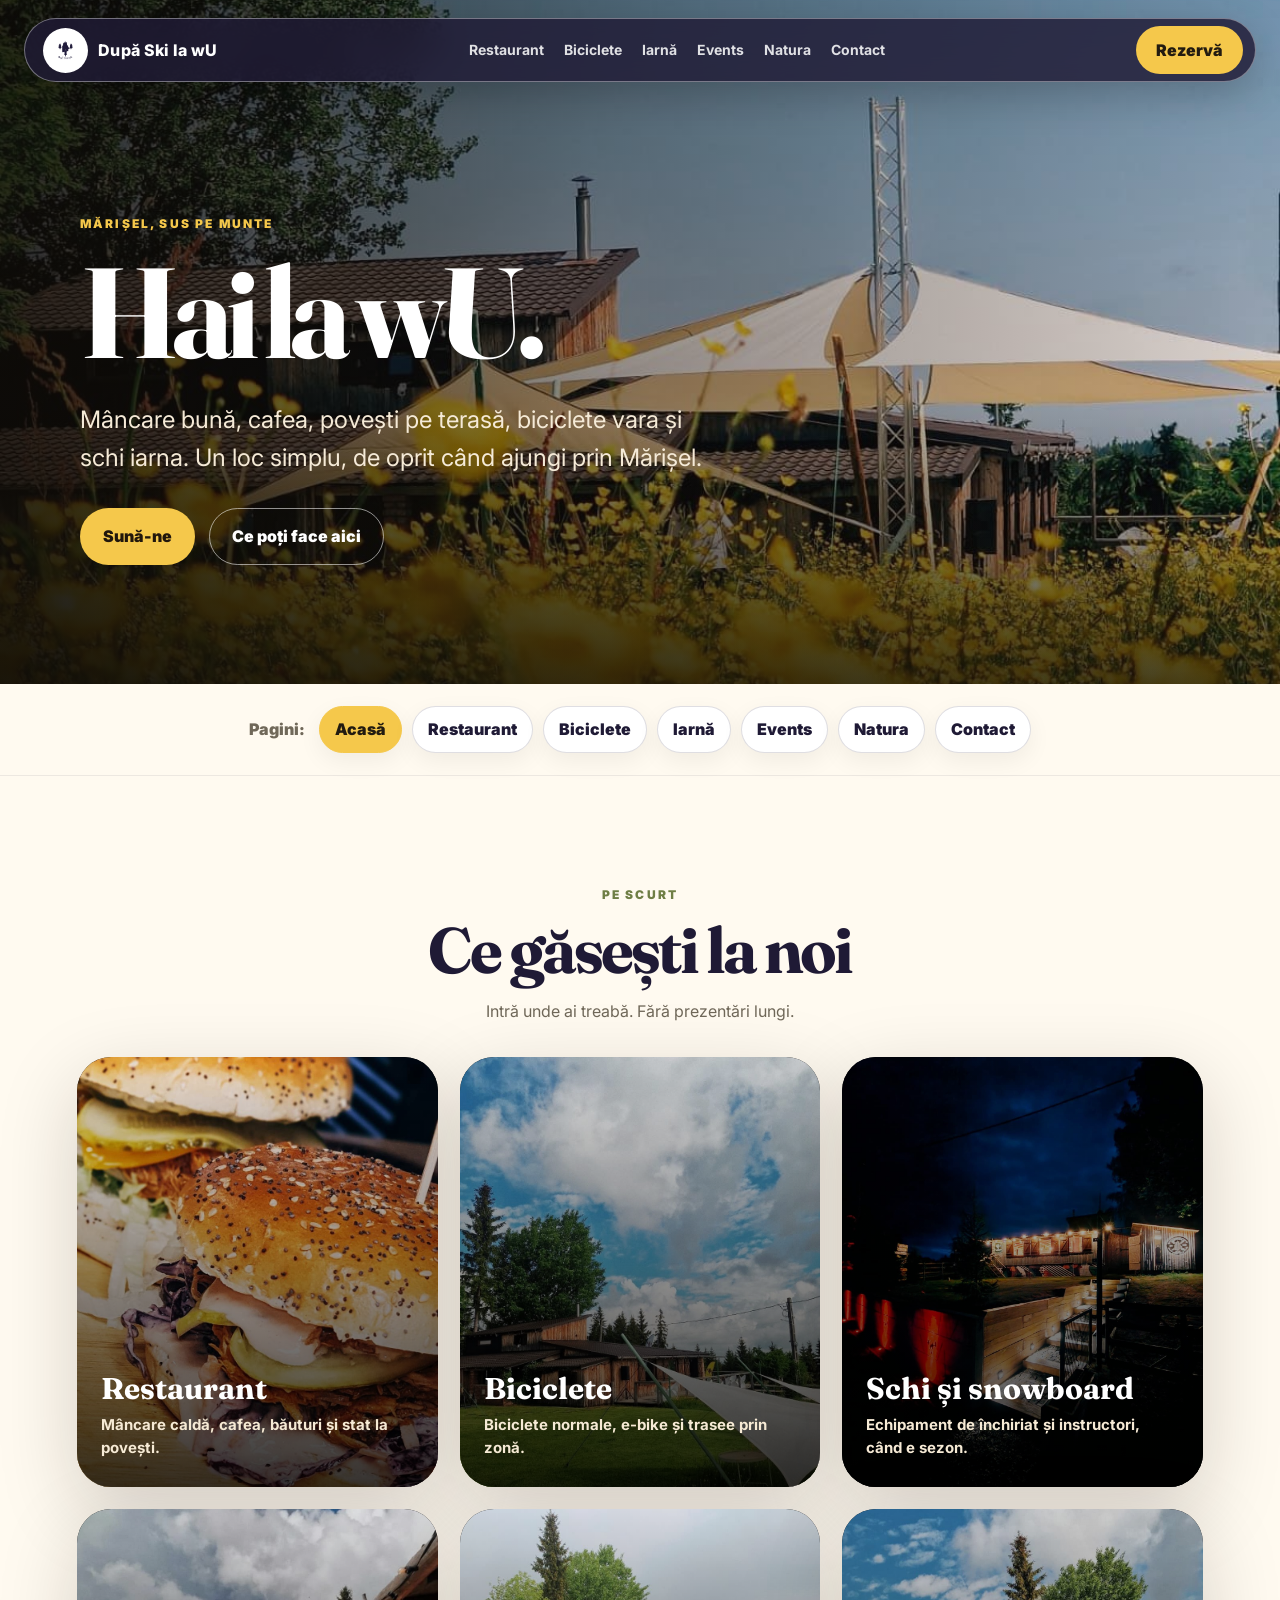
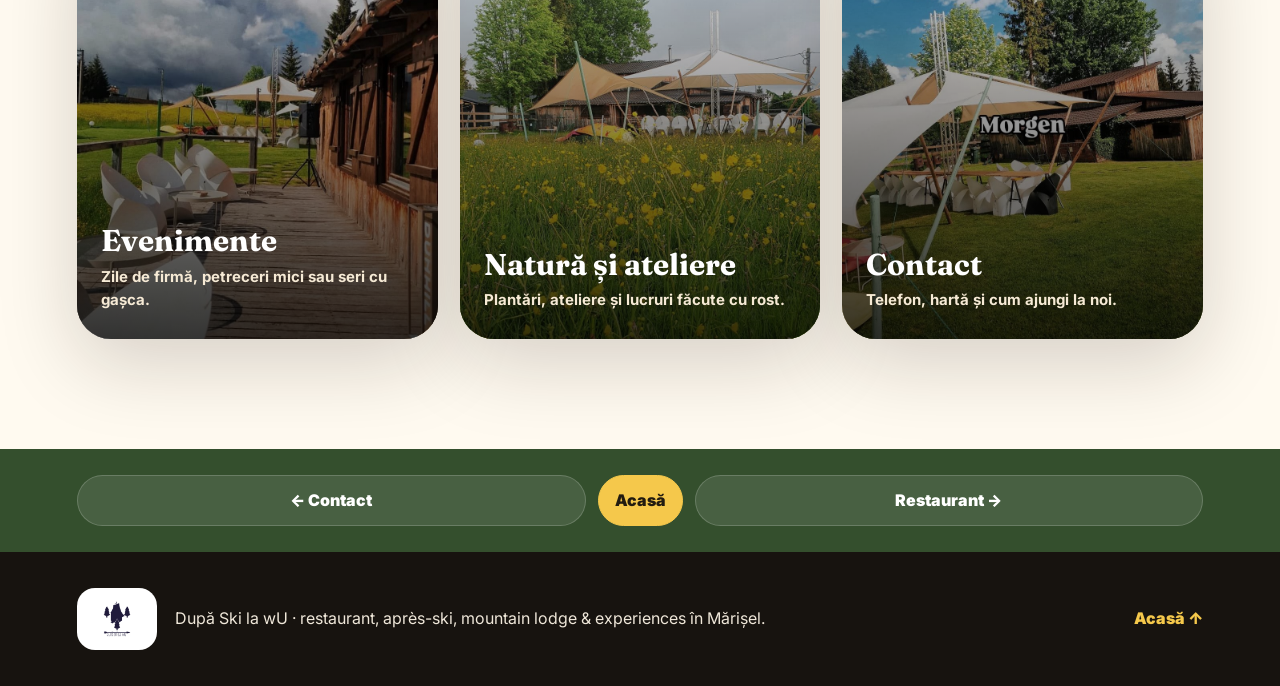
==== commit f4b2009b: "Humanize public copy and simplify mobile navigation" ====
--- a/index.html
+++ b/index.html
@@ -44,17 +44,17 @@
       <div class="hero-media"><img src="assets/photo-17.jpg" alt="Terasa După Ski la wU văzută prin flori galbene de munte" /></div>
       <div class="hero-overlay"></div>
       <div class="hero-content compact-hero">
-        <p class="eyebrow">Mărișel · Apuseni · 1250 m</p>
-        <h1>If you feel lost, come in.</h1>
-        <p class="lead">Restaurant de munte, après-ski, terasă, biciclete, ski/snowboard, evenimente și experiențe în natură. Alege ce te interesează și intră direct pe pagina serviciului.</p>
+        <p class="eyebrow">Mărișel, sus pe munte</p>
+        <h1>Hai la wU.</h1>
+        <p class="lead">Mâncare bună, cafea, povești pe terasă, biciclete vara și schi iarna. Un loc simplu, de oprit când ajungi prin Mărișel.</p>
         <div class="hero-actions">
-          <a class="btn primary" href="tel:+40756038663">Sună pentru rezervare</a>
-          <a class="btn secondary" href="#servicii">Vezi serviciile</a>
+          <a class="btn primary" href="tel:+40756038663">Sună-ne</a>
+          <a class="btn secondary" href="#servicii">Ce poți face aici</a>
         </div>
       </div>
     </section>
     <section class="page-switcher" aria-label="Schimbă pagina">
-      <span>Schimbă rapid pagina:</span>
+      <span>Pagini:</span>
       <a class="page-chip active" aria-current="page" href="index.html">Acasă</a>
       <a class="page-chip" href="restaurant.html">Restaurant</a>
       <a class="page-chip" href="biciclete.html">Biciclete</a>
@@ -66,22 +66,22 @@
 
     <section class="service-hub section" id="servicii">
       <div class="section-heading centered narrow">
-        <p class="eyebrow dark">Experiențe la munte</p>
-        <h2>Alege ce vrei să faci la După Ski la wU.</h2>
-        <p>Restaurant, biciclete, iarnă, evenimente, natură și contact — intri direct unde ai nevoie.</p>
+        <p class="eyebrow dark">Pe scurt</p>
+        <h2>Ce găsești la noi</h2>
+        <p>Intră unde ai treabă. Fără prezentări lungi.</p>
       </div>
       <div class="service-buttons-grid">
-        <a class="service-button-card" href="restaurant.html"><img src="assets/photo-07.jpg" alt="Burger artizanal" /><span>Restaurant & Après-ski</span><small>Mâncare, băuturi, terasă și atmosferă de cabană.</small></a>
-        <a class="service-button-card" href="biciclete.html"><img src="assets/photo-08.jpg" alt="Zona verde din Mărișel" /><span>Biciclete de munte</span><small>MTB, e-bike, ture ghidate și tarife.</small></a>
-        <a class="service-button-card" href="iarna.html"><img src="assets/photo-18.jpg" alt="Cabana seara" /><span>Ski & Snowboard</span><small>Închirieri echipamente și școală de ski/snowboard.</small></a>
-        <a class="service-button-card" href="events.html"><img src="assets/photo-14.jpg" alt="Cabana și terasa" /><span>Events & Tiny Weddings</span><small>TeamEvents, CSR, petreceri private și mini-festivaluri.</small></a>
-        <a class="service-button-card" href="natura.html"><img src="assets/photo-19.jpg" alt="Flori de munte și terasă" /><span>Natura & Ateliere</span><small>Împăduriri, educație, lână naturală și meșteșug.</small></a>
-        <a class="service-button-card" href="contact.html"><img src="assets/photo-12.jpg" alt="Terasă la prânz" /><span>Contact & Hartă</span><small>Telefon, adresă, Google Maps și rezervări.</small></a>
+        <a class="service-button-card" href="restaurant.html"><img src="assets/photo-07.jpg" alt="Burger artizanal" /><span>Restaurant</span><small>Mâncare caldă, cafea, băuturi și stat la povești.</small></a>
+        <a class="service-button-card" href="biciclete.html"><img src="assets/photo-08.jpg" alt="Zona verde din Mărișel" /><span>Biciclete</span><small>Biciclete normale, e-bike și trasee prin zonă.</small></a>
+        <a class="service-button-card" href="iarna.html"><img src="assets/photo-18.jpg" alt="Cabana seara" /><span>Schi și snowboard</span><small>Echipament de închiriat și instructori, când e sezon.</small></a>
+        <a class="service-button-card" href="events.html"><img src="assets/photo-14.jpg" alt="Cabana și terasa" /><span>Evenimente</span><small>Zile de firmă, petreceri mici sau seri cu gașca.</small></a>
+        <a class="service-button-card" href="natura.html"><img src="assets/photo-19.jpg" alt="Flori de munte și terasă" /><span>Natură și ateliere</span><small>Plantări, ateliere și lucruri făcute cu rost.</small></a>
+        <a class="service-button-card" href="contact.html"><img src="assets/photo-12.jpg" alt="Terasă la prânz" /><span>Contact</span><small>Telefon, hartă și cum ajungi la noi.</small></a>
       </div>
     </section>
     <section class="bottom-page-nav" aria-label="Navigare între pagini">
       <a href="contact.html">← Contact</a>
-      <a href="index.html">Toate serviciile</a>
+      <a href="index.html">Acasă</a>
       <a href="restaurant.html">Restaurant →</a>
     </section>
 
--- a/styles.css
+++ b/styles.css
@@ -65,5 +65,5 @@
 .bottom-page-nav{display:grid;grid-template-columns:1fr auto 1fr;gap:12px;align-items:center;padding:26px min(6vw,86px);background:var(--green);color:white}
 .bottom-page-nav a{display:flex;align-items:center;justify-content:center;min-height:48px;padding:12px 16px;border-radius:999px;background:rgba(255,255,255,.1);border:1px solid rgba(255,255,255,.18);font-weight:900;text-align:center}
 .bottom-page-nav a:nth-child(2){background:var(--yellow);color:#221b10;border-color:var(--yellow)}
-@media (max-width:980px){.mobile-menu{display:block}.nav-cta{display:none}.mobile-menu-panel{top:66px}.page-switcher{justify-content:flex-start;overflow-x:auto;flex-wrap:nowrap;padding:14px 16px;position:sticky;top:64px;z-index:12}.page-switcher span{display:none}.page-chip{white-space:nowrap}.bottom-page-nav{grid-template-columns:1fr;padding:18px 16px}.bottom-page-nav a{justify-content:center}.site-header{overflow:visible}}
-@media (max-width:620px){.mobile-menu summary{padding:9px 13px}.mobile-menu-panel{top:62px;grid-template-columns:1fr}.page-switcher{top:60px}}
+@media (max-width:980px){.mobile-menu{display:block}.nav-cta{display:none}.mobile-menu-panel{top:66px}.page-switcher{justify-content:flex-start;overflow-x:auto;flex-wrap:nowrap;padding:12px 16px;position:sticky;top:64px;z-index:12;background:rgba(255,250,240,.96);-webkit-backdrop-filter:blur(10px);backdrop-filter:blur(10px)}.page-switcher span{display:none}.page-chip{white-space:nowrap}.bottom-page-nav{grid-template-columns:1fr;padding:18px 16px}.bottom-page-nav a{justify-content:center}.site-header{overflow:visible}}
+@media (max-width:620px){.mobile-menu summary{padding:9px 13px}.mobile-menu-panel{top:62px;grid-template-columns:1fr}.page-switcher{top:60px}.page-chip{padding:9px 13px;font-size:14px}}
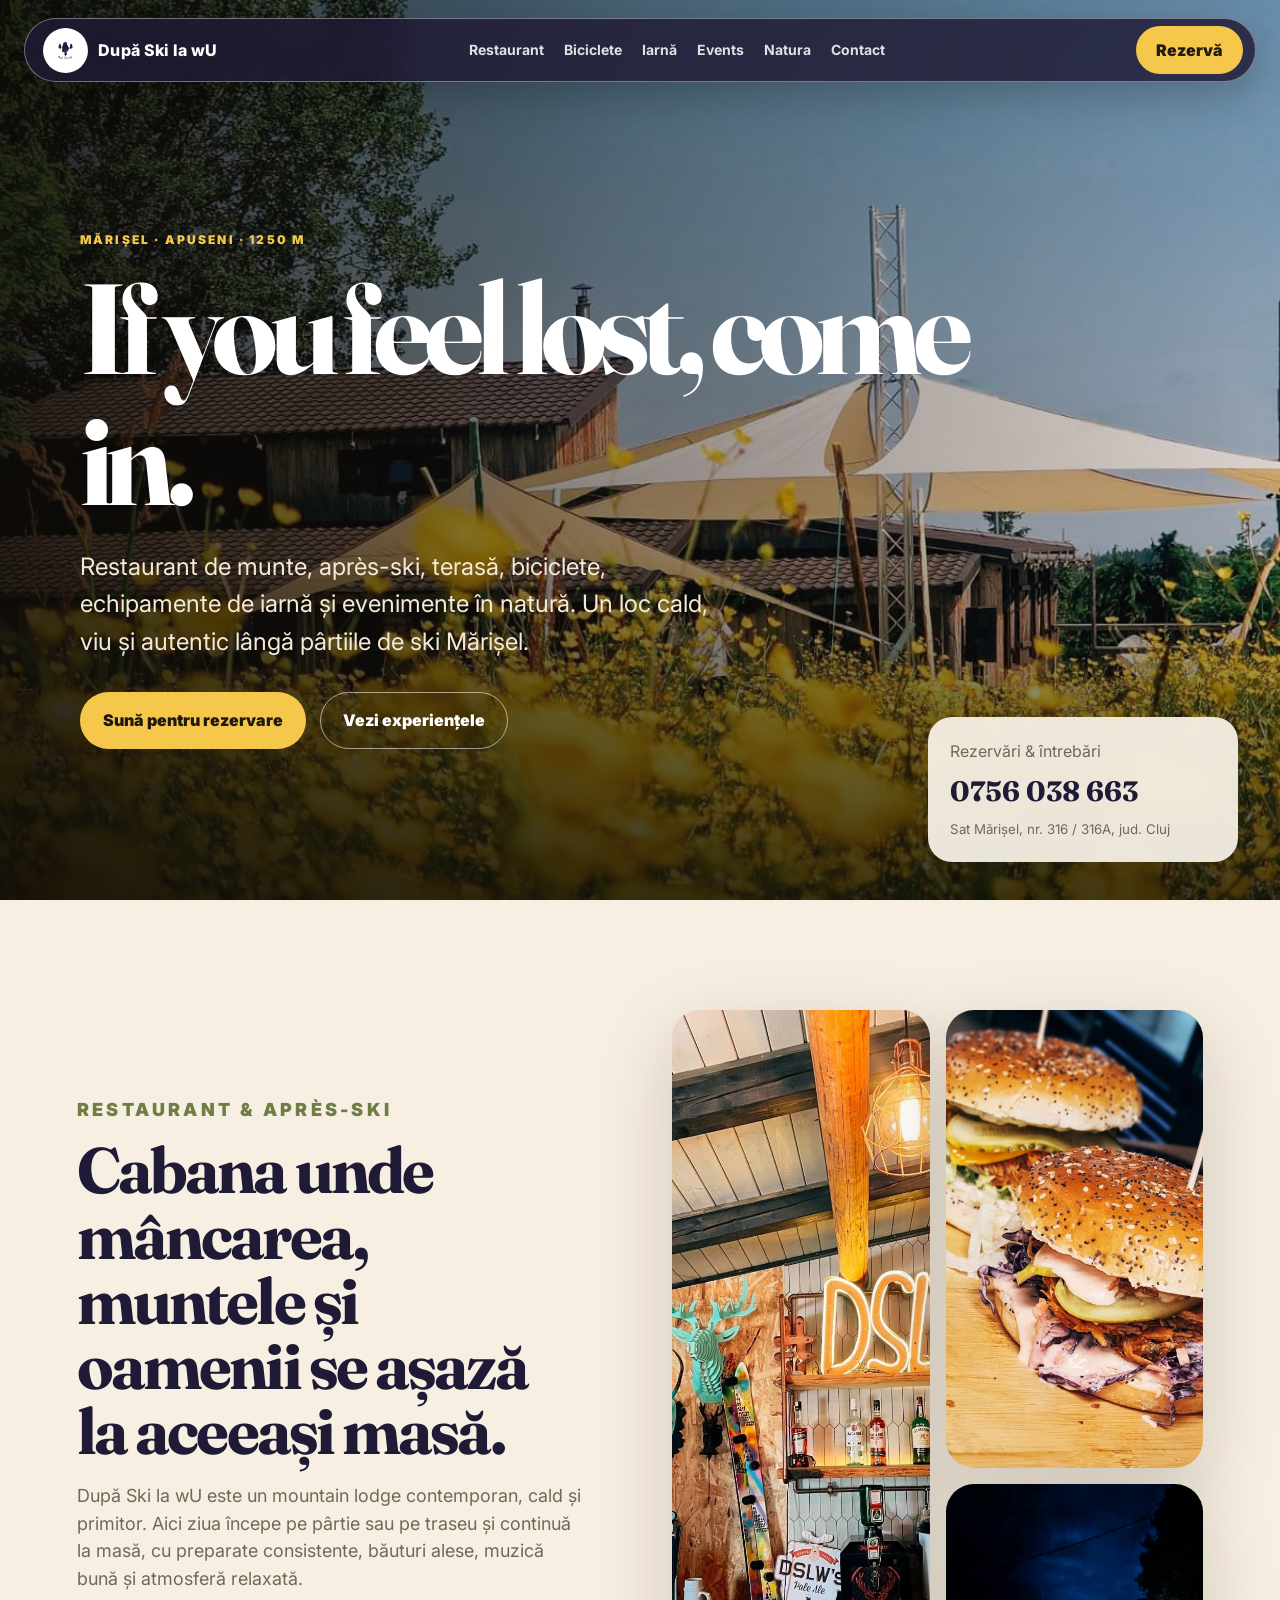
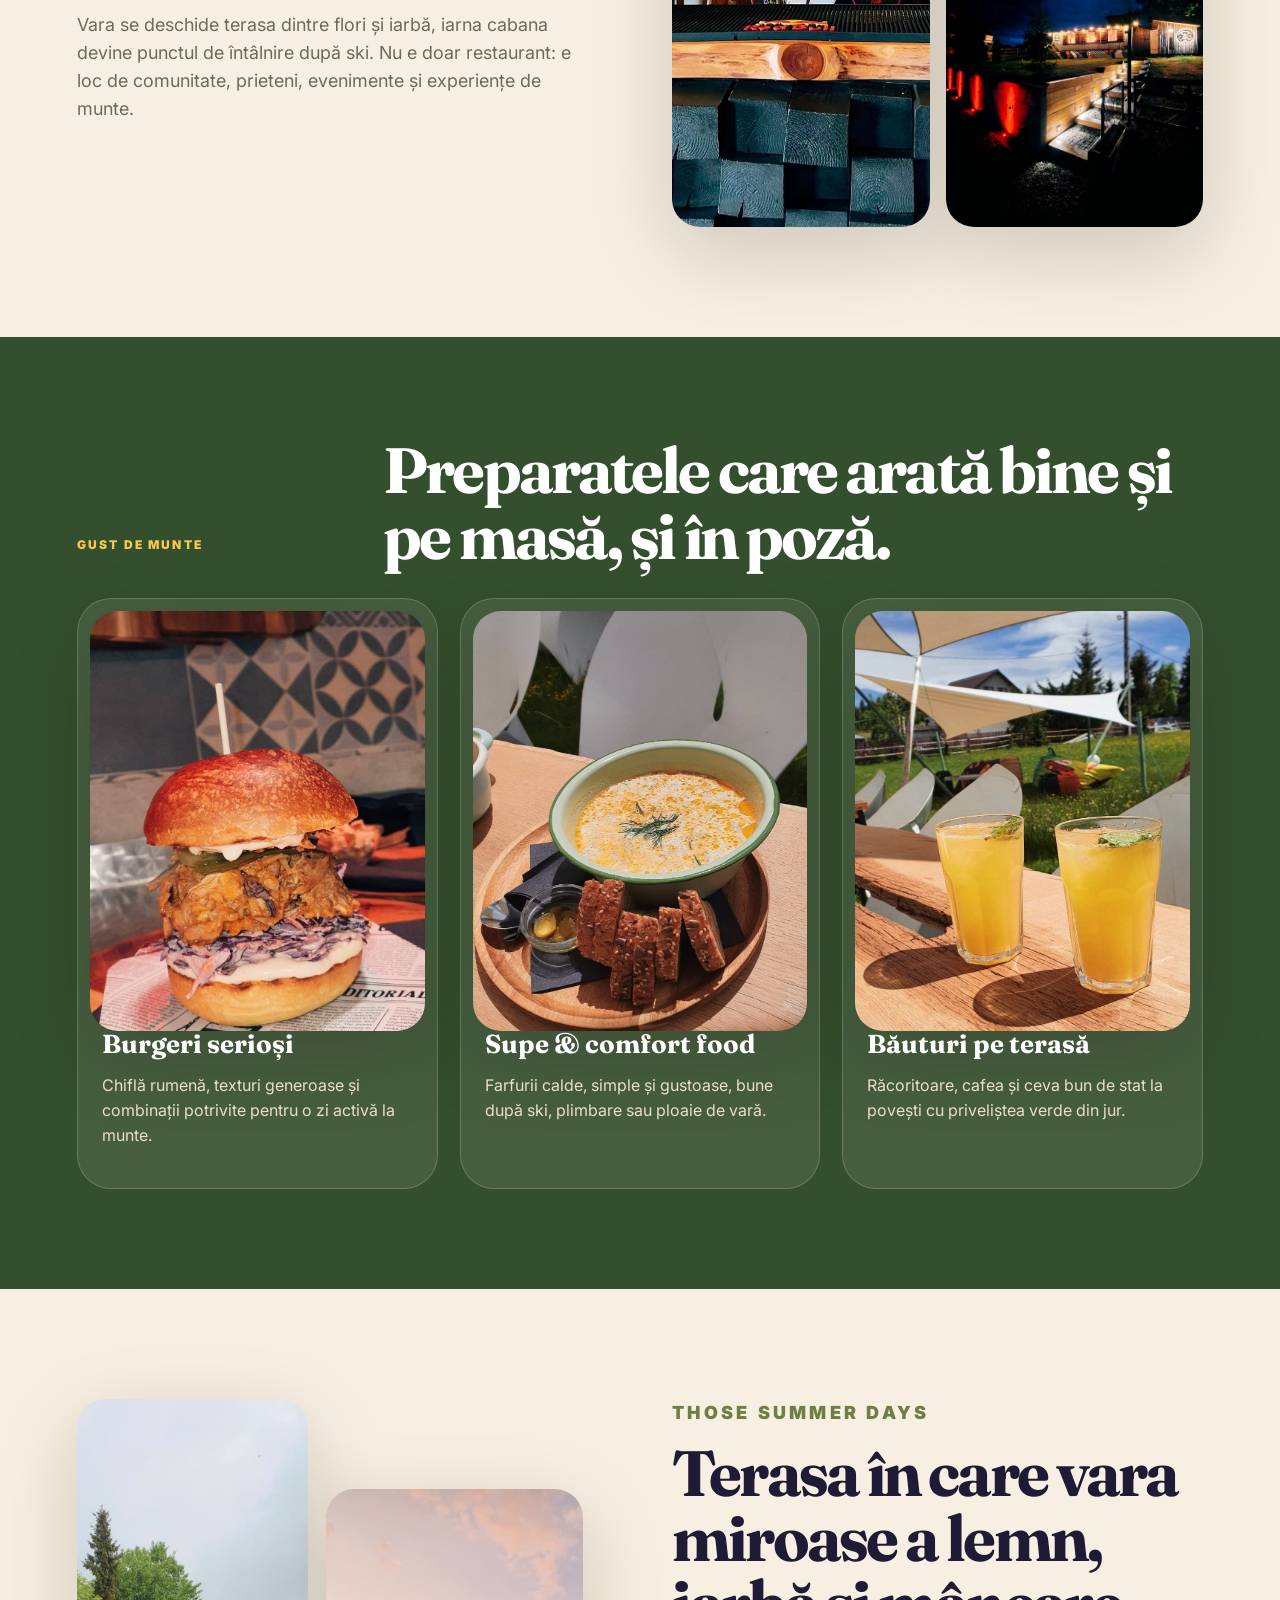
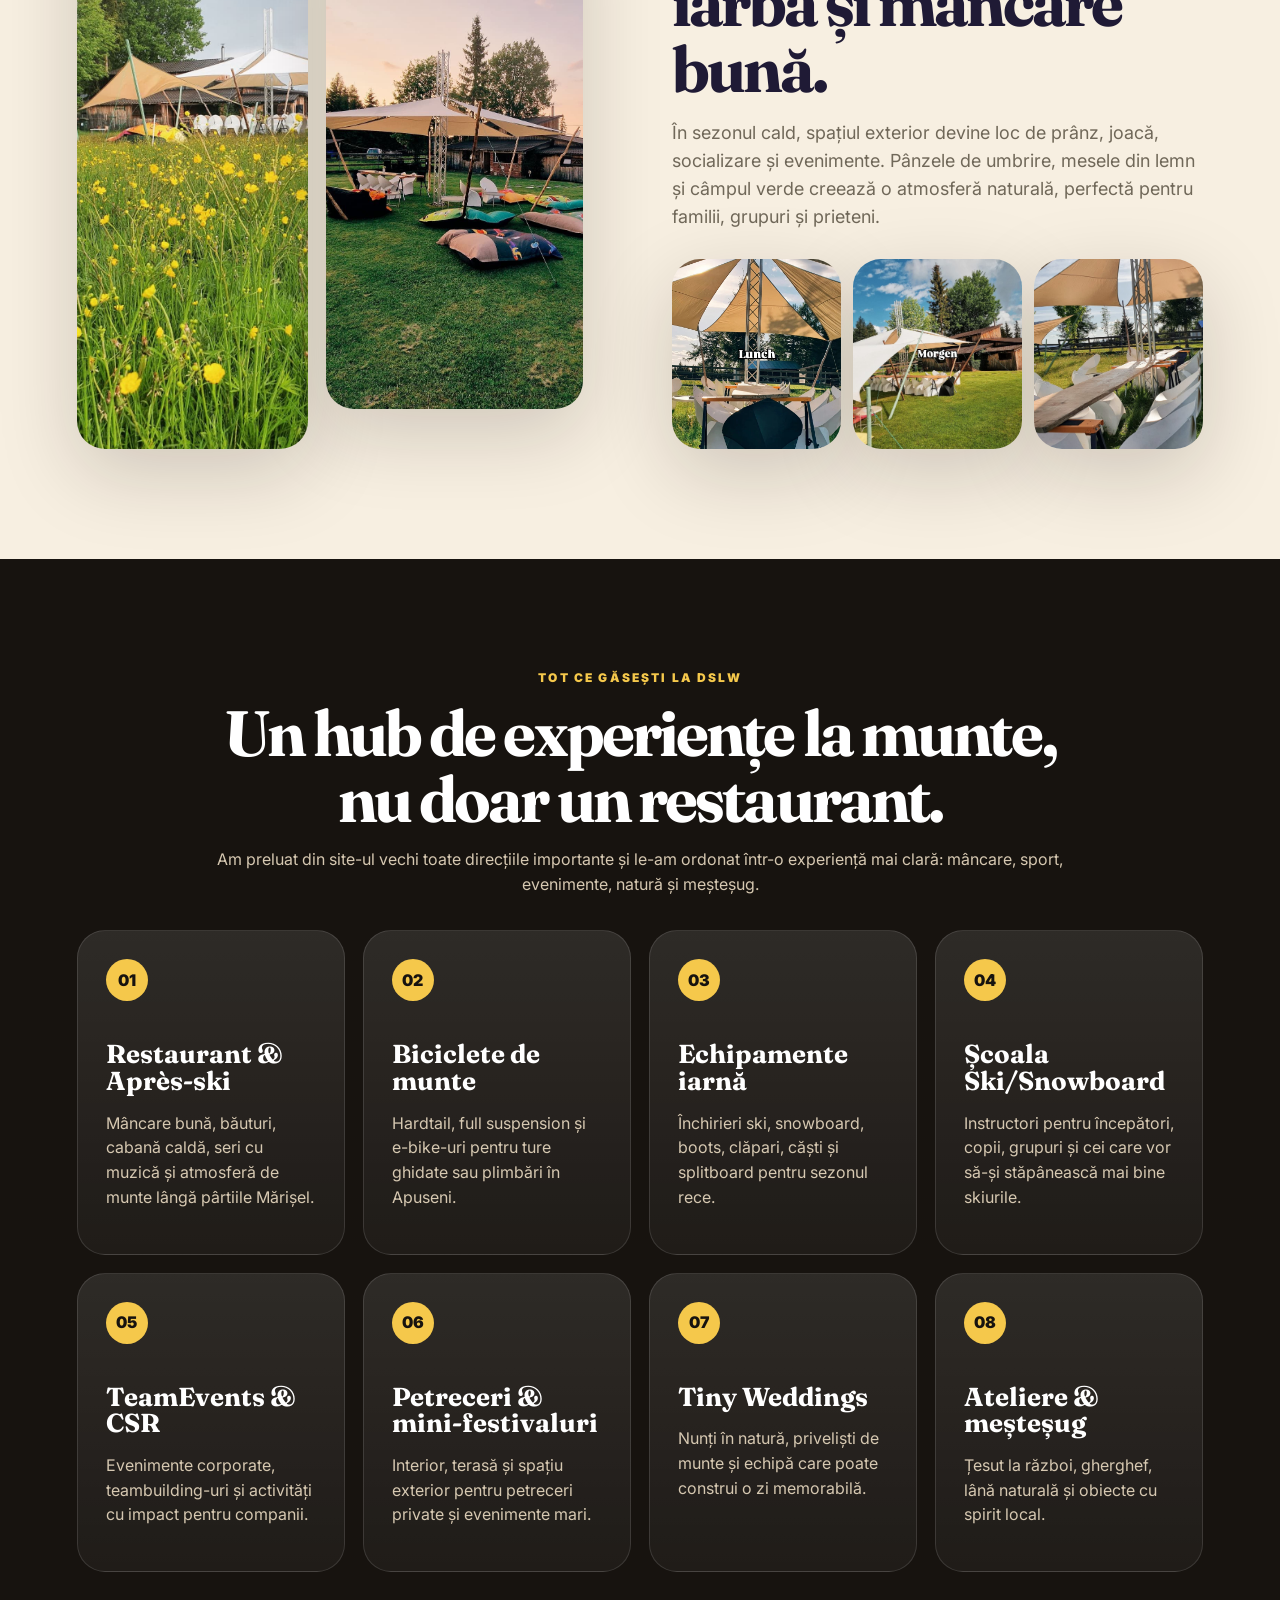
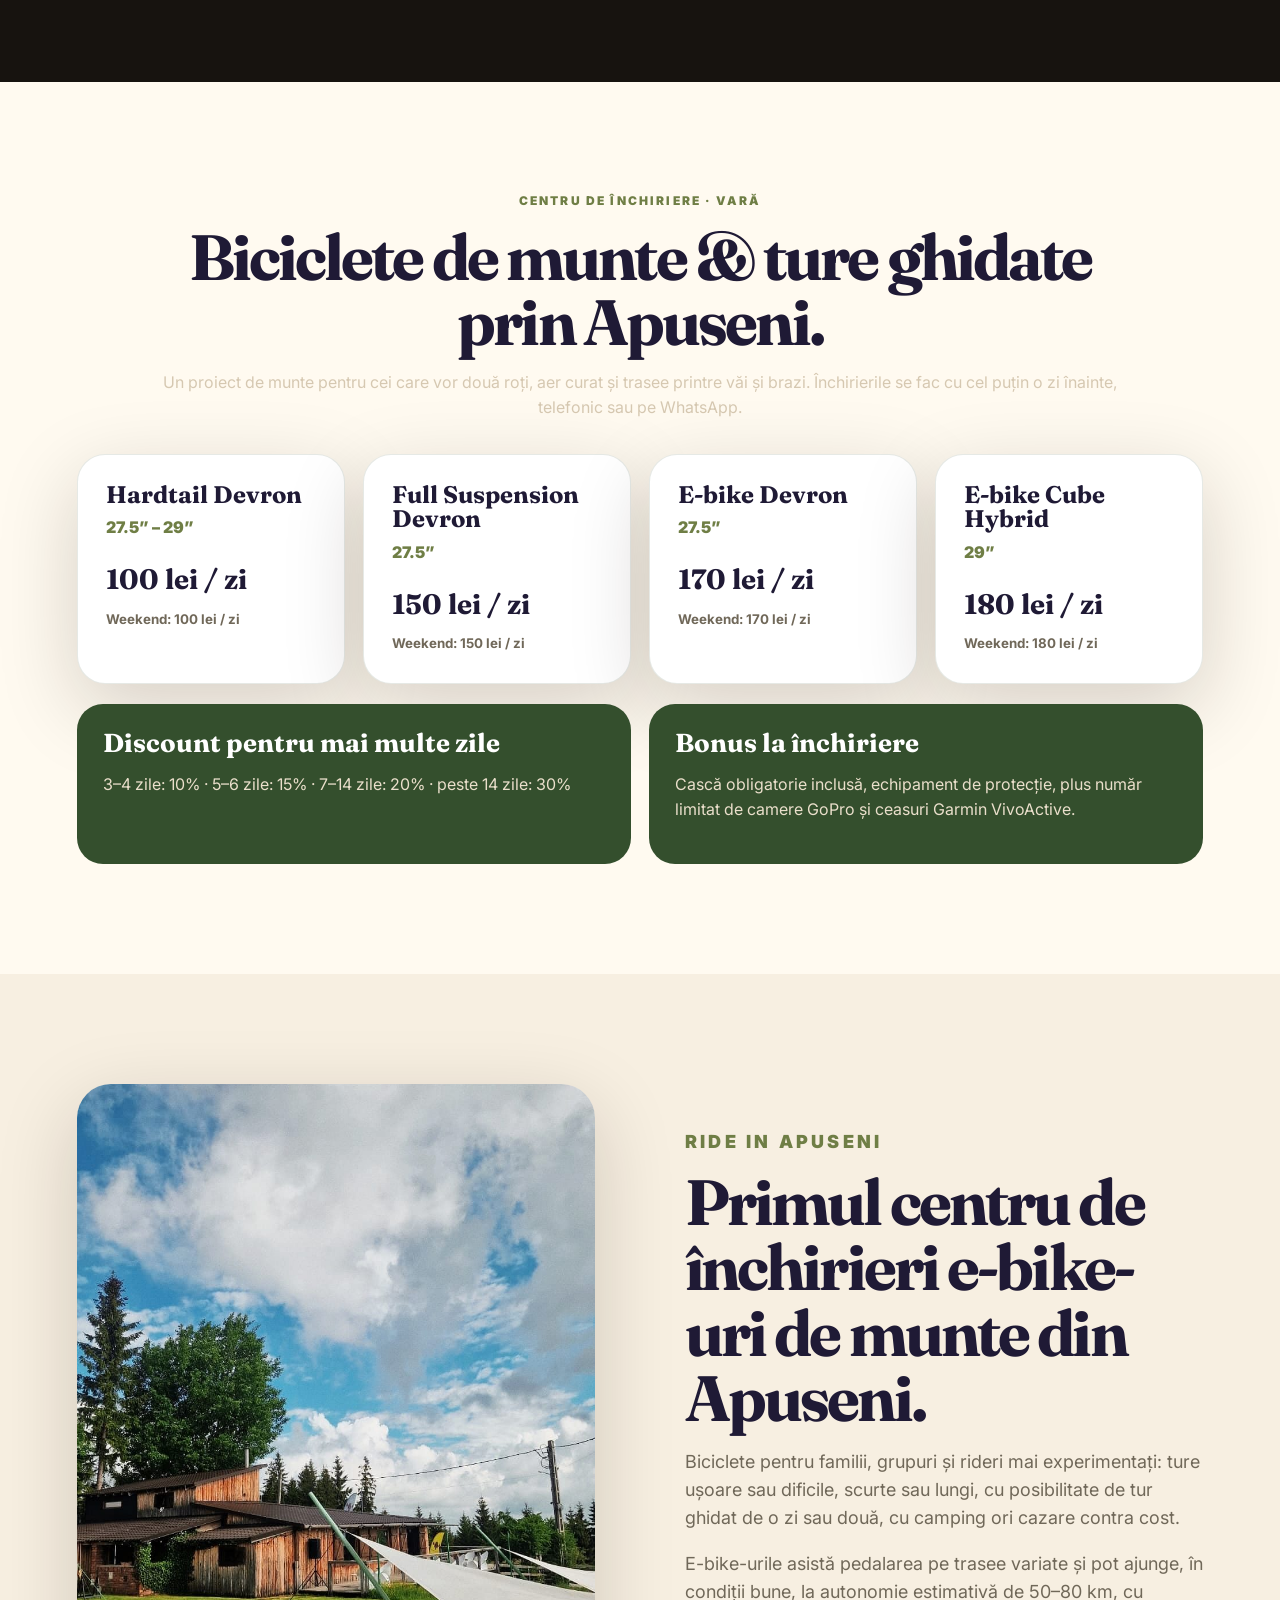
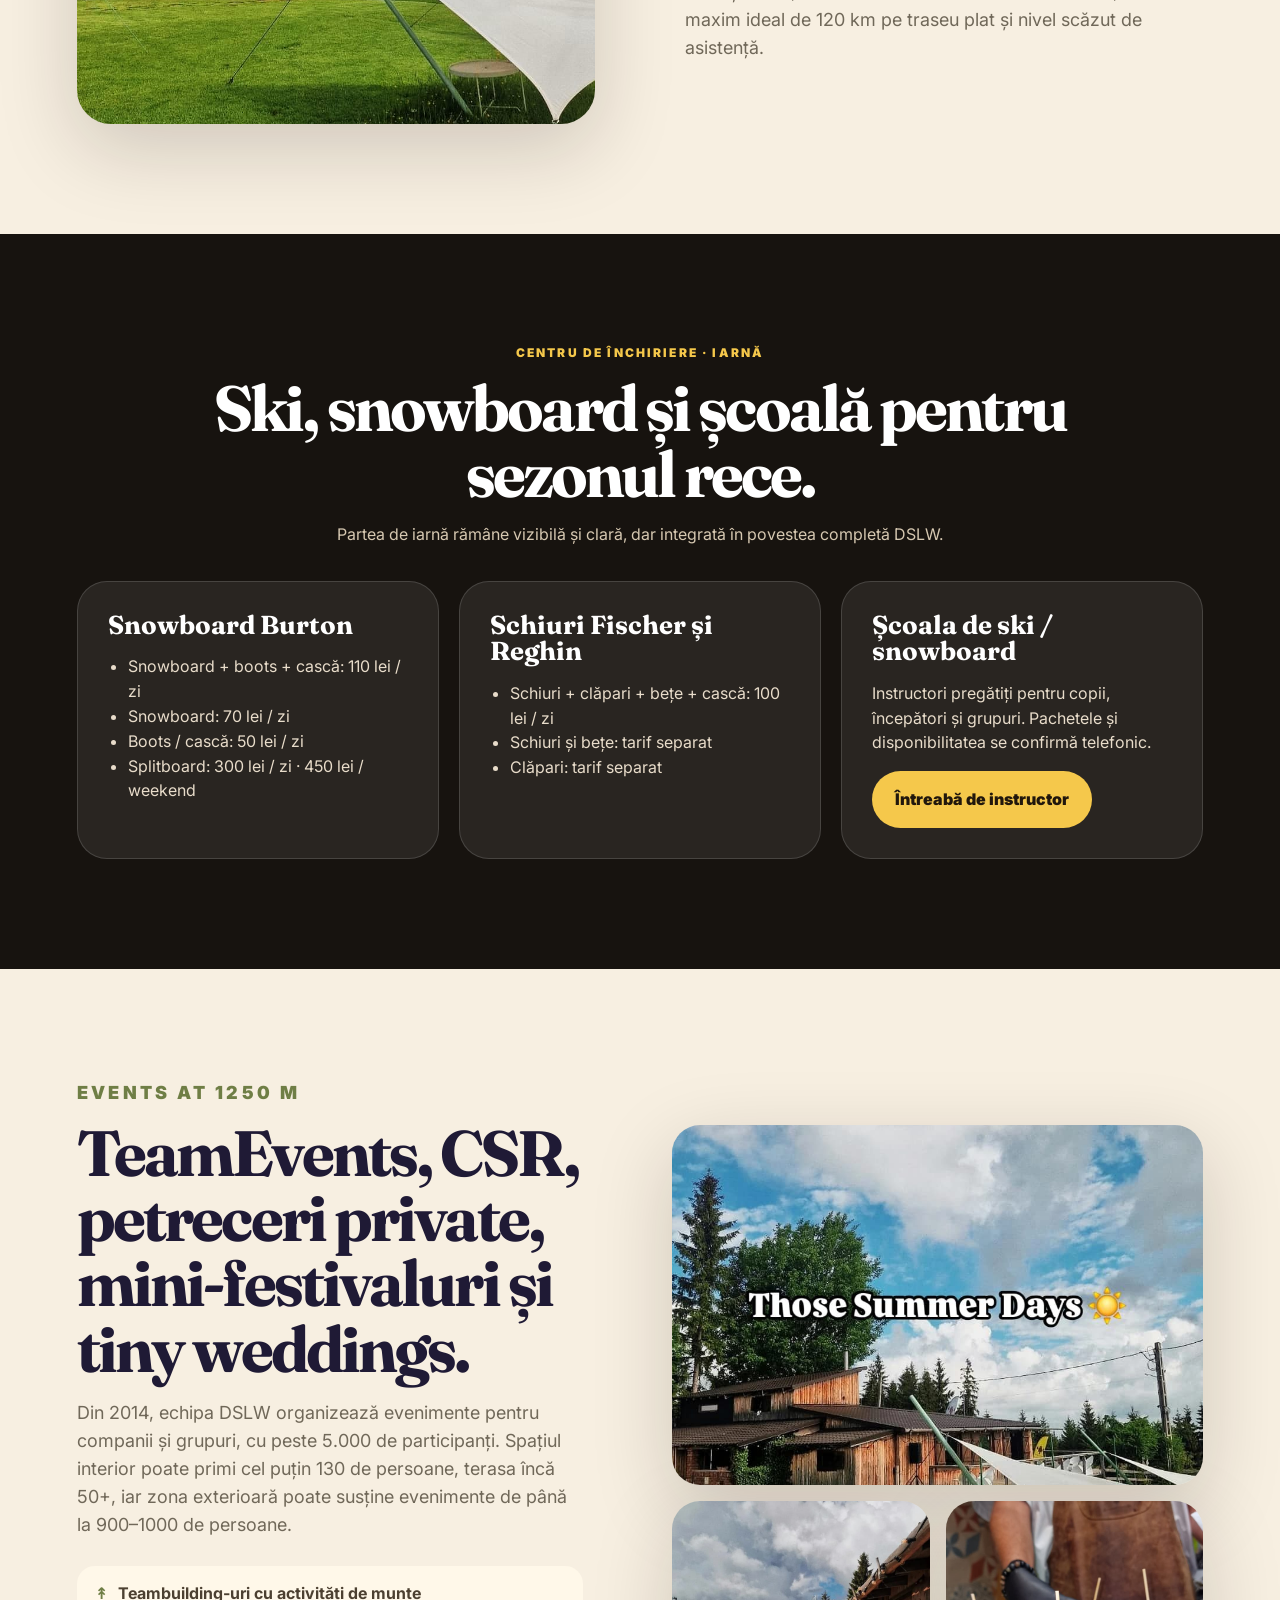
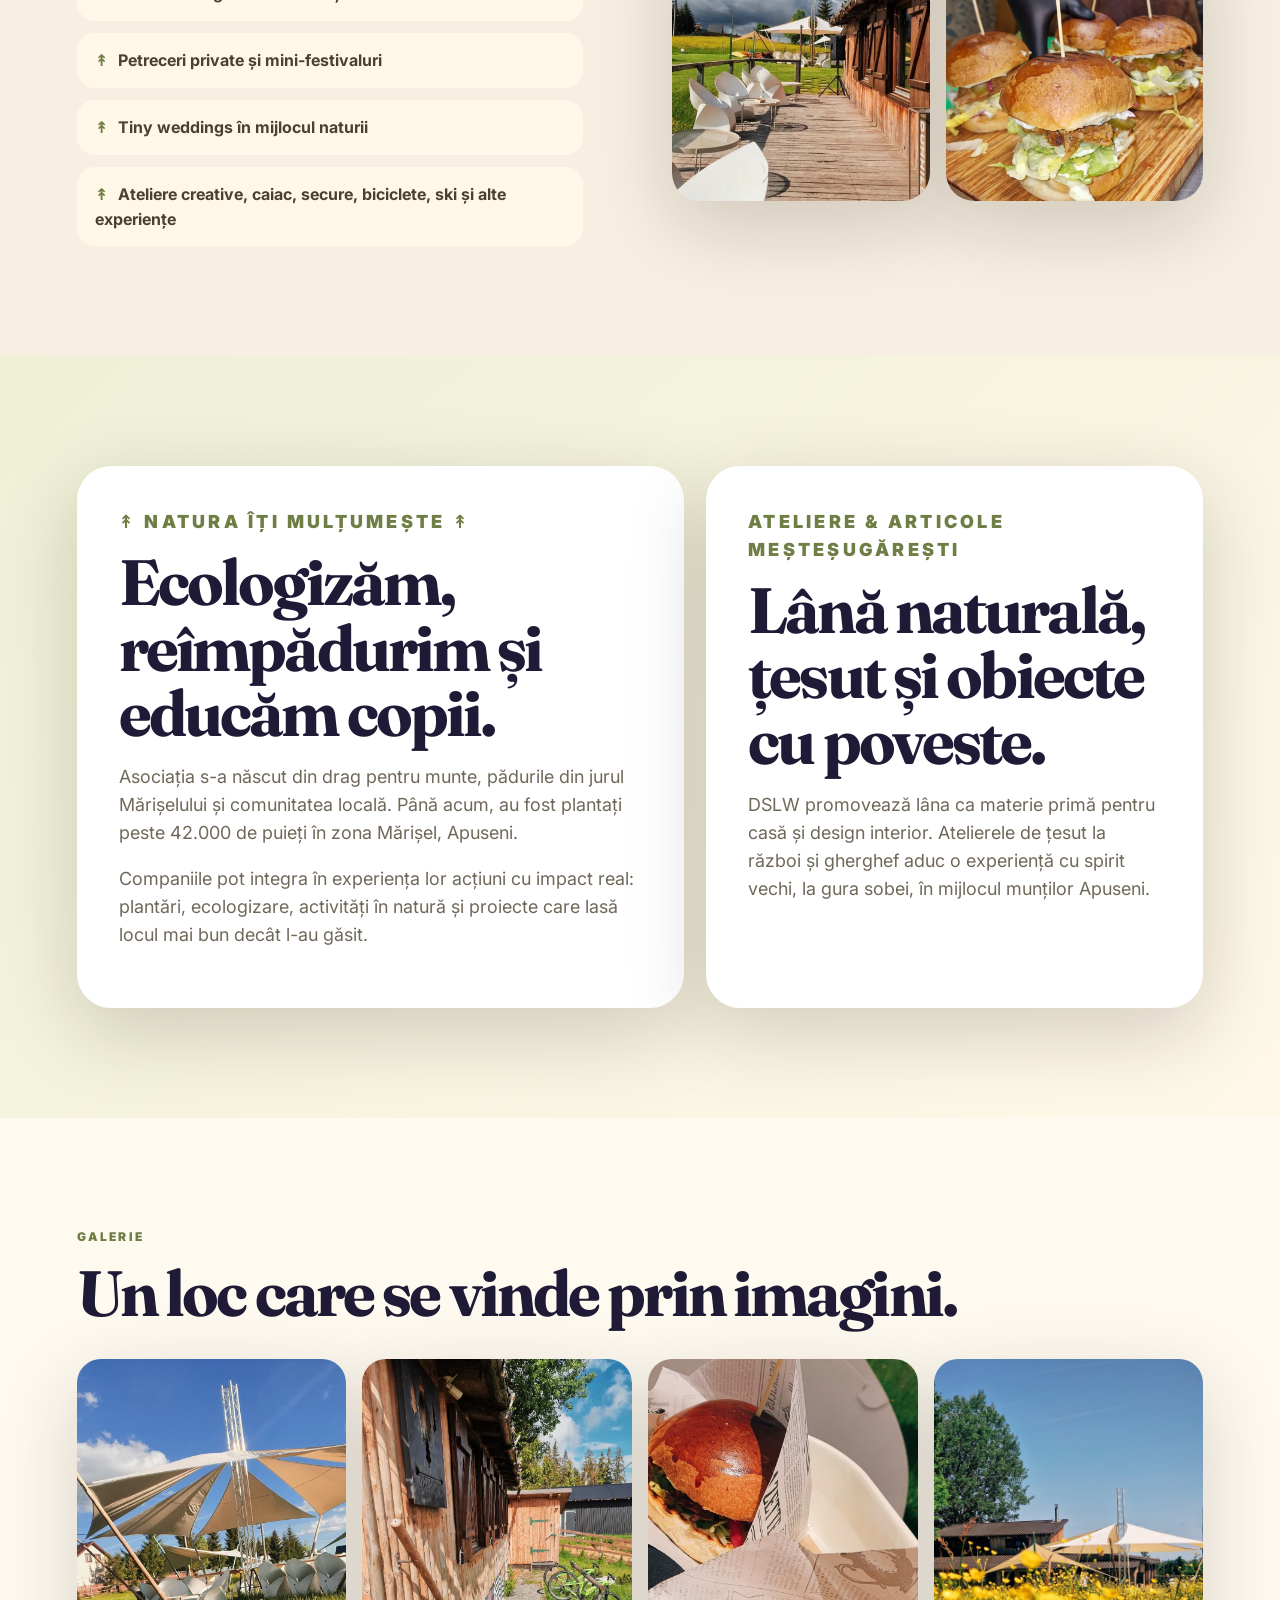
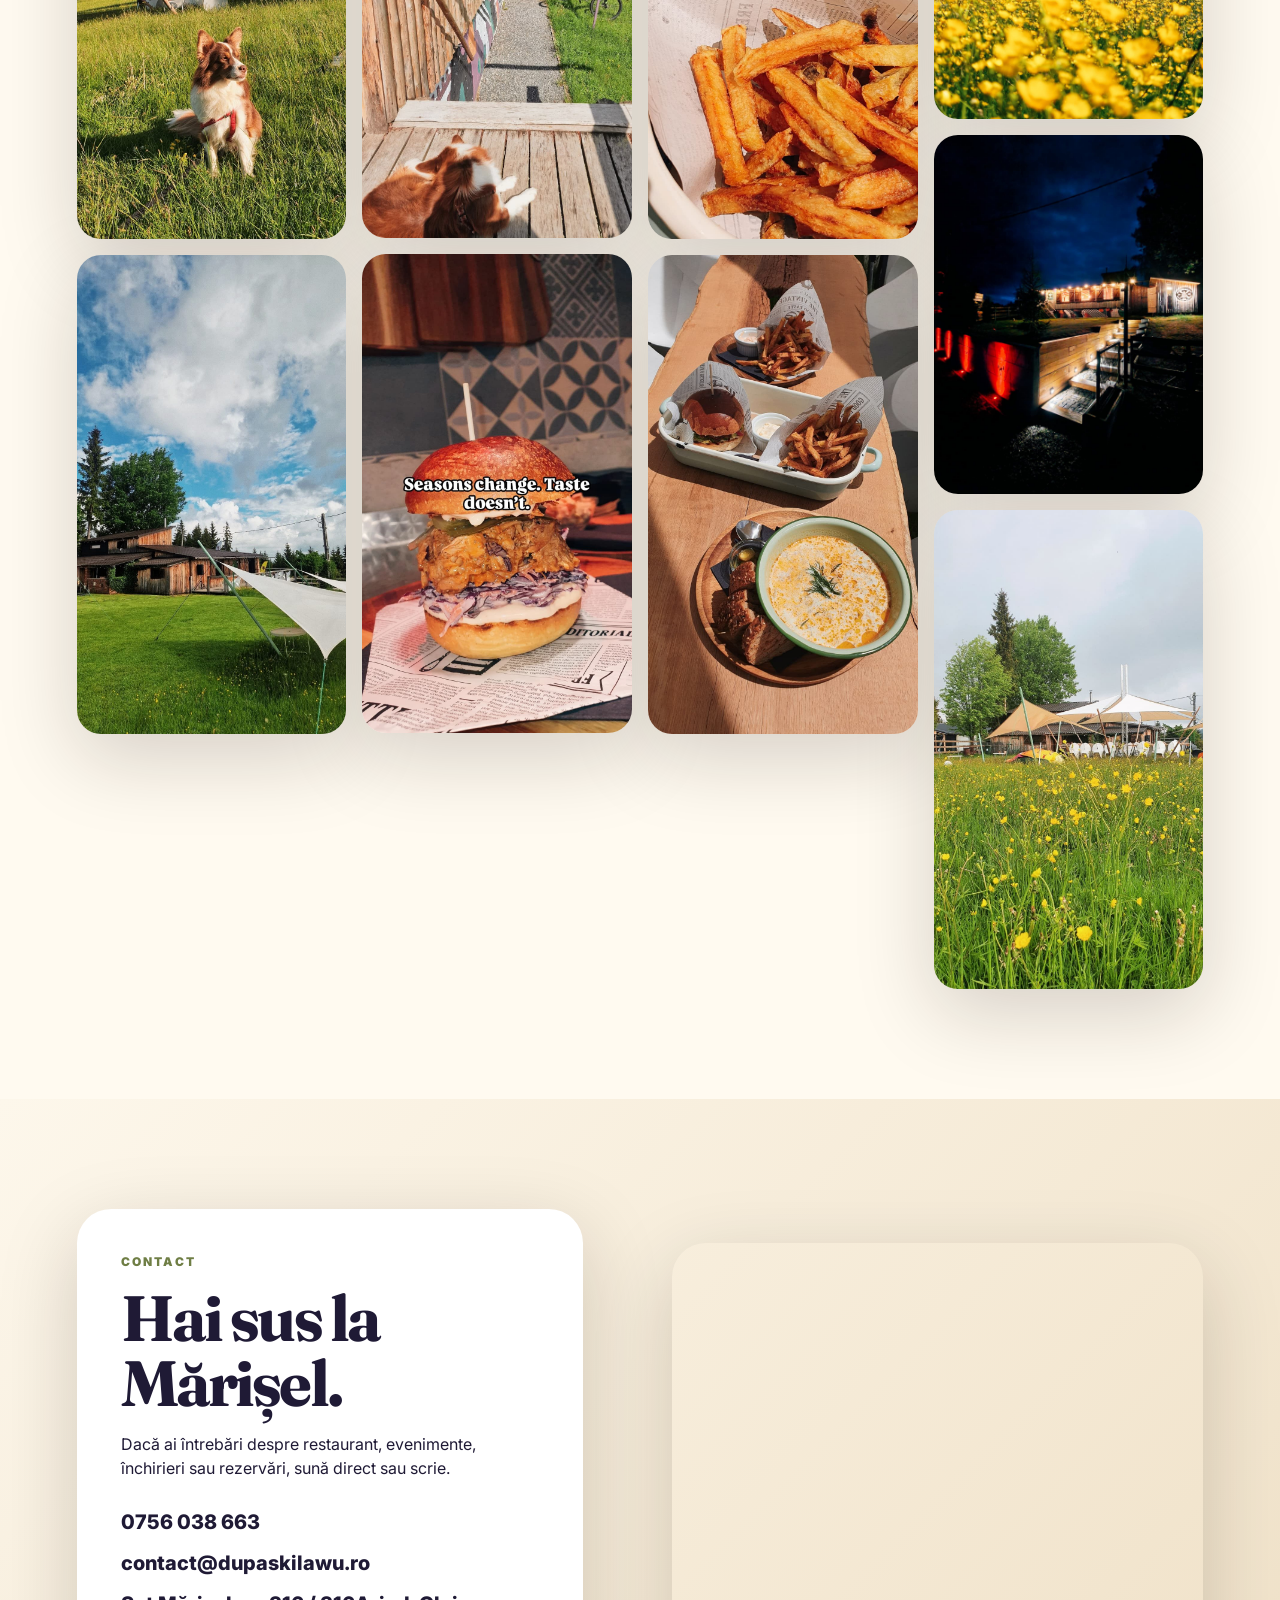
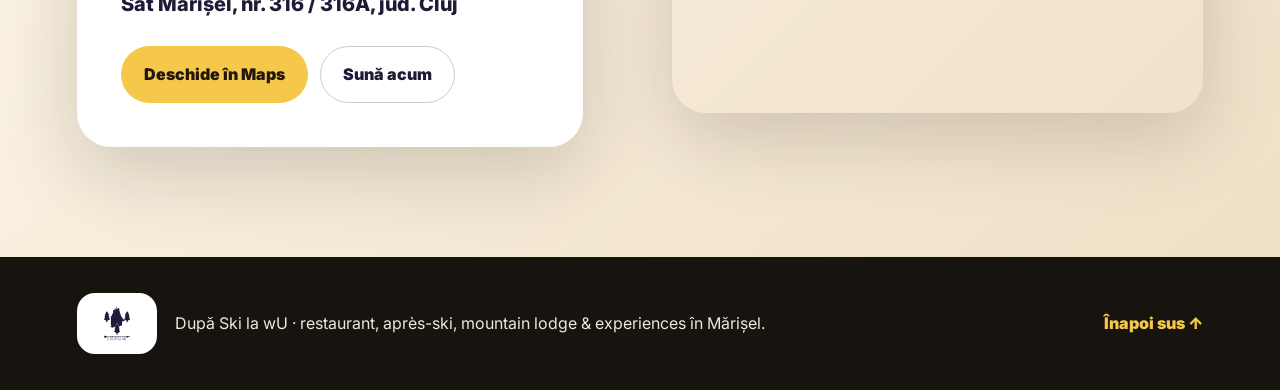
==== commit 3e6e54cc: "Revert DSLW site to original single-page layout" ====
--- a/index.html
+++ b/index.html
@@ -4,7 +4,7 @@
   <meta charset="utf-8" />
   <meta name="viewport" content="width=device-width, initial-scale=1" />
   <title>După Ski la wU | Restaurant, Après-ski & Experiențe în Mărișel</title>
-  <meta name="description" content="După Ski la wU în Mărișel: restaurant de munte, biciclete, ski/snowboard, evenimente și natură. Alege serviciul dorit din pagini separate." />
+  <meta name="description" content="După Ski la wU în Mărișel: restaurant de munte, après-ski, biciclete, echipamente ski/snowboard, școală de ski, evenimente, CSR și workshop-uri în Apuseni." />
   <link rel="preconnect" href="https://fonts.googleapis.com">
   <link rel="preconnect" href="https://fonts.gstatic.com" crossorigin>
   <link href="https://fonts.googleapis.com/css2?family=Fraunces:opsz,wght@9..144,500;9..144,700&family=Inter:wght@400;500;600;700;800&display=swap" rel="stylesheet">
@@ -12,81 +12,177 @@
 </head>
 <body>
   <header class="site-header" id="top">
-    <a class="brand" href="index.html" aria-label="După Ski la wU - acasă">
+    <a class="brand" href="#top" aria-label="După Ski la wU - acasă">
       <img src="assets/logo.png" alt="Logo După Ski la wU" />
       <span>După Ski la wU</span>
     </a>
     <nav class="nav" aria-label="Navigație principală">
-      <a href="restaurant.html">Restaurant</a>
-      <a href="biciclete.html">Biciclete</a>
-      <a href="iarna.html">Iarnă</a>
-      <a href="events.html">Events</a>
-      <a href="natura.html">Natura</a>
-      <a href="contact.html">Contact</a>
+      <a href="#restaurant">Restaurant</a>
+      <a href="#biciclete">Biciclete</a>
+      <a href="#iarna">Iarnă</a>
+      <a href="#events">Events</a>
+      <a href="#natura">Natura</a>
+      <a href="#contact">Contact</a>
     </nav>
-    <details class="mobile-menu">
-      <summary>Pagini</summary>
-      <div class="mobile-menu-panel">
-        <a href="index.html" class="active" aria-current="page">Acasă</a>
-        <a href="restaurant.html">Restaurant</a>
-        <a href="biciclete.html">Biciclete</a>
-        <a href="iarna.html">Iarnă</a>
-        <a href="events.html">Events</a>
-        <a href="natura.html">Natura</a>
-        <a href="contact.html">Contact</a>
-      </div>
-    </details>
     <a class="nav-cta" href="tel:+40756038663">Rezervă</a>
   </header>
 
   <main>
-    <section class="hero home-hero" aria-label="Introducere După Ski la wU">
+    <section class="hero" aria-label="Introducere După Ski la wU">
       <div class="hero-media"><img src="assets/photo-17.jpg" alt="Terasa După Ski la wU văzută prin flori galbene de munte" /></div>
       <div class="hero-overlay"></div>
-      <div class="hero-content compact-hero">
-        <p class="eyebrow">Mărișel, sus pe munte</p>
-        <h1>Hai la wU.</h1>
-        <p class="lead">Mâncare bună, cafea, povești pe terasă, biciclete vara și schi iarna. Un loc simplu, de oprit când ajungi prin Mărișel.</p>
+      <div class="hero-content">
+        <p class="eyebrow">Mărișel · Apuseni · 1250 m</p>
+        <h1>If you feel lost, come in.</h1>
+        <p class="lead">Restaurant de munte, après-ski, terasă, biciclete, echipamente de iarnă și evenimente în natură. Un loc cald, viu și autentic lângă pârtiile de ski Mărișel.</p>
         <div class="hero-actions">
-          <a class="btn primary" href="tel:+40756038663">Sună-ne</a>
-          <a class="btn secondary" href="#servicii">Ce poți face aici</a>
+          <a class="btn primary" href="tel:+40756038663">Sună pentru rezervare</a>
+          <a class="btn secondary" href="#experiente">Vezi experiențele</a>
         </div>
       </div>
-    </section>
-    <section class="page-switcher" aria-label="Schimbă pagina">
-      <span>Pagini:</span>
-      <a class="page-chip active" aria-current="page" href="index.html">Acasă</a>
-      <a class="page-chip" href="restaurant.html">Restaurant</a>
-      <a class="page-chip" href="biciclete.html">Biciclete</a>
-      <a class="page-chip" href="iarna.html">Iarnă</a>
-      <a class="page-chip" href="events.html">Events</a>
-      <a class="page-chip" href="natura.html">Natura</a>
-      <a class="page-chip" href="contact.html">Contact</a>
+      <aside class="hero-card">
+        <span>Rezervări & întrebări</span>
+        <strong>0756 038 663</strong>
+        <small>Sat Mărișel, nr. 316 / 316A, jud. Cluj</small>
+      </aside>
     </section>
 
-    <section class="service-hub section" id="servicii">
-      <div class="section-heading centered narrow">
-        <p class="eyebrow dark">Pe scurt</p>
-        <h2>Ce găsești la noi</h2>
-        <p>Intră unde ai treabă. Fără prezentări lungi.</p>
+    <section class="intro section" id="restaurant">
+      <div class="section-copy">
+        <p class="eyebrow dark">Restaurant & après-ski</p>
+        <h2>Cabana unde mâncarea, muntele și oamenii se așază la aceeași masă.</h2>
+        <p>După Ski la wU este un mountain lodge contemporan, cald și primitor. Aici ziua începe pe pârtie sau pe traseu și continuă la masă, cu preparate consistente, băuturi alese, muzică bună și atmosferă relaxată.</p>
+        <p>Vara se deschide terasa dintre flori și iarbă, iarna cabana devine punctul de întâlnire după ski. Nu e doar restaurant: e loc de comunitate, prieteni, evenimente și experiențe de munte.</p>
       </div>
-      <div class="service-buttons-grid">
-        <a class="service-button-card" href="restaurant.html"><img src="assets/photo-07.jpg" alt="Burger artizanal" /><span>Restaurant</span><small>Mâncare caldă, cafea, băuturi și stat la povești.</small></a>
-        <a class="service-button-card" href="biciclete.html"><img src="assets/photo-08.jpg" alt="Zona verde din Mărișel" /><span>Biciclete</span><small>Biciclete normale, e-bike și trasee prin zonă.</small></a>
-        <a class="service-button-card" href="iarna.html"><img src="assets/photo-18.jpg" alt="Cabana seara" /><span>Schi și snowboard</span><small>Echipament de închiriat și instructori, când e sezon.</small></a>
-        <a class="service-button-card" href="events.html"><img src="assets/photo-14.jpg" alt="Cabana și terasa" /><span>Evenimente</span><small>Zile de firmă, petreceri mici sau seri cu gașca.</small></a>
-        <a class="service-button-card" href="natura.html"><img src="assets/photo-19.jpg" alt="Flori de munte și terasă" /><span>Natură și ateliere</span><small>Plantări, ateliere și lucruri făcute cu rost.</small></a>
-        <a class="service-button-card" href="contact.html"><img src="assets/photo-12.jpg" alt="Terasă la prânz" /><span>Contact</span><small>Telefon, hartă și cum ajungi la noi.</small></a>
+      <div class="intro-grid">
+        <img class="tall" src="assets/photo-05.jpg" alt="Barul interior După Ski la wU" />
+        <img src="assets/photo-07.jpg" alt="Burger artizanal servit la După Ski la wU" />
+        <img src="assets/photo-18.jpg" alt="Cabana luminată seara" />
       </div>
     </section>
-    <section class="bottom-page-nav" aria-label="Navigare între pagini">
-      <a href="contact.html">← Contact</a>
-      <a href="index.html">Acasă</a>
-      <a href="restaurant.html">Restaurant →</a>
+
+    <section class="menu-band" id="meniu">
+      <div>
+        <p class="eyebrow">Gust de munte</p>
+        <h2>Preparatele care arată bine și pe masă, și în poză.</h2>
+      </div>
+      <div class="menu-cards">
+        <article><img src="assets/photo-23.jpg" alt="Burger cu carne fragedă și salată" /><h3>Burgeri serioși</h3><p>Chiflă rumenă, texturi generoase și combinații potrivite pentru o zi activă la munte.</p></article>
+        <article><img src="assets/photo-24.jpg" alt="Supă cremă cu pâine și murături" /><h3>Supe & comfort food</h3><p>Farfurii calde, simple și gustoase, bune după ski, plimbare sau ploaie de vară.</p></article>
+        <article><img src="assets/photo-21.jpg" alt="Două băuturi răcoritoare pe terasă" /><h3>Băuturi pe terasă</h3><p>Răcoritoare, cafea și ceva bun de stat la povești cu priveliștea verde din jur.</p></article>
+      </div>
     </section>
 
+    <section class="terrace section">
+      <div class="photo-stack"><img src="assets/photo-19.jpg" alt="Terasa văzută din iarba cu flori de munte" /><img src="assets/photo-13.jpg" alt="Zona de relaxare pe iarbă la apus" /></div>
+      <div class="section-copy">
+        <p class="eyebrow dark">Those summer days</p>
+        <h2>Terasa în care vara miroase a lemn, iarbă și mâncare bună.</h2>
+        <p>În sezonul cald, spațiul exterior devine loc de prânz, joacă, socializare și evenimente. Pânzele de umbrire, mesele din lemn și câmpul verde creează o atmosferă naturală, perfectă pentru familii, grupuri și prieteni.</p>
+        <div class="mini-gallery"><img src="assets/photo-11.jpg" alt="Mese pe terasă sub pânze" /><img src="assets/photo-12.jpg" alt="Terasă la prânz în Mărișel" /><img src="assets/photo-15.jpg" alt="Locuri pe terasă" /></div>
+      </div>
+    </section>
+
+    <section class="experiences section dark-section" id="experiente">
+      <div class="section-heading centered">
+        <p class="eyebrow">Tot ce găsești la DSLW</p>
+        <h2>Un hub de experiențe la munte, nu doar un restaurant.</h2>
+        <p>Am preluat din site-ul vechi toate direcțiile importante și le-am ordonat într-o experiență mai clară: mâncare, sport, evenimente, natură și meșteșug.</p>
+      </div>
+      <div class="experience-grid large">
+        <article><span>01</span><h3>Restaurant & Après-ski</h3><p>Mâncare bună, băuturi, cabană caldă, seri cu muzică și atmosferă de munte lângă pârtiile Mărișel.</p></article>
+        <article><span>02</span><h3>Biciclete de munte</h3><p>Hardtail, full suspension și e-bike-uri pentru ture ghidate sau plimbări în Apuseni.</p></article>
+        <article><span>03</span><h3>Echipamente iarnă</h3><p>Închirieri ski, snowboard, boots, clăpari, căști și splitboard pentru sezonul rece.</p></article>
+        <article><span>04</span><h3>Școala Ski/Snowboard</h3><p>Instructori pentru începători, copii, grupuri și cei care vor să-și stăpânească mai bine skiurile.</p></article>
+        <article><span>05</span><h3>TeamEvents & CSR</h3><p>Evenimente corporate, teambuilding-uri și activități cu impact pentru companii.</p></article>
+        <article><span>06</span><h3>Petreceri & mini-festivaluri</h3><p>Interior, terasă și spațiu exterior pentru petreceri private și evenimente mari.</p></article>
+        <article><span>07</span><h3>Tiny Weddings</h3><p>Nunți în natură, priveliști de munte și echipă care poate construi o zi memorabilă.</p></article>
+        <article><span>08</span><h3>Ateliere & meșteșug</h3><p>Țesut la război, gherghef, lână naturală și obiecte cu spirit local.</p></article>
+      </div>
+    </section>
+
+    <section class="pricing section" id="biciclete">
+      <div class="section-heading centered narrow">
+        <p class="eyebrow dark">Centru de închiriere · vară</p>
+        <h2>Biciclete de munte & ture ghidate prin Apuseni.</h2>
+        <p>Un proiect de munte pentru cei care vor două roți, aer curat și trasee printre văi și brazi. Închirierile se fac cu cel puțin o zi înainte, telefonic sau pe WhatsApp.</p>
+      </div>
+      <div class="price-grid">
+        <article><h3>Hardtail Devron</h3><p class="spec">27.5” – 29”</p><strong>100 lei / zi</strong><small>Weekend: 100 lei / zi</small></article>
+        <article><h3>Full Suspension Devron</h3><p class="spec">27.5”</p><strong>150 lei / zi</strong><small>Weekend: 150 lei / zi</small></article>
+        <article><h3>E-bike Devron</h3><p class="spec">27.5”</p><strong>170 lei / zi</strong><small>Weekend: 170 lei / zi</small></article>
+        <article><h3>E-bike Cube Hybrid</h3><p class="spec">29”</p><strong>180 lei / zi</strong><small>Weekend: 180 lei / zi</small></article>
+      </div>
+      <div class="discount-panel">
+        <div><h3>Discount pentru mai multe zile</h3><p>3–4 zile: 10% · 5–6 zile: 15% · 7–14 zile: 20% · peste 14 zile: 30%</p></div>
+        <div><h3>Bonus la închiriere</h3><p>Cască obligatorie inclusă, echipament de protecție, plus număr limitat de camere GoPro și ceasuri Garmin VivoActive.</p></div>
+      </div>
+    </section>
+
+    <section class="split-feature section">
+      <div class="feature-photo"><img src="assets/photo-08.jpg" alt="Cabana DSLW și zona verde din Mărișel" /></div>
+      <div class="section-copy">
+        <p class="eyebrow dark">Ride in Apuseni</p>
+        <h2>Primul centru de închirieri e-bike-uri de munte din Apuseni.</h2>
+        <p>Biciclete pentru familii, grupuri și rideri mai experimentați: ture ușoare sau dificile, scurte sau lungi, cu posibilitate de tur ghidat de o zi sau două, cu camping ori cazare contra cost.</p>
+        <p>E-bike-urile asistă pedalarea pe trasee variate și pot ajunge, în condiții bune, la autonomie estimativă de 50–80 km, cu maxim ideal de 120 km pe traseu plat și nivel scăzut de asistență.</p>
+      </div>
+    </section>
+
+    <section class="winter section dark-section" id="iarna">
+      <div class="section-heading centered">
+        <p class="eyebrow">Centru de închiriere · iarnă</p>
+        <h2>Ski, snowboard și școală pentru sezonul rece.</h2>
+        <p>Partea de iarnă rămâne vizibilă și clară, dar integrată în povestea completă DSLW.</p>
+      </div>
+      <div class="winter-grid">
+        <article><h3>Snowboard Burton</h3><ul><li>Snowboard + boots + cască: 110 lei / zi</li><li>Snowboard: 70 lei / zi</li><li>Boots / cască: 50 lei / zi</li><li>Splitboard: 300 lei / zi · 450 lei / weekend</li></ul></article>
+        <article><h3>Schiuri Fischer și Reghin</h3><ul><li>Schiuri + clăpari + bețe + cască: 100 lei / zi</li><li>Schiuri și bețe: tarif separat</li><li>Clăpari: tarif separat</li></ul></article>
+        <article><h3>Școala de ski / snowboard</h3><p>Instructori pregătiți pentru copii, începători și grupuri. Pachetele și disponibilitatea se confirmă telefonic.</p><a class="btn primary" href="tel:+40756038663">Întreabă de instructor</a></article>
+      </div>
+    </section>
+
+    <section class="events section" id="events">
+      <div class="section-copy">
+        <p class="eyebrow dark">Events at 1250 m</p>
+        <h2>TeamEvents, CSR, petreceri private, mini-festivaluri și tiny weddings.</h2>
+        <p>Din 2014, echipa DSLW organizează evenimente pentru companii și grupuri, cu peste 5.000 de participanți. Spațiul interior poate primi cel puțin 130 de persoane, terasa încă 50+, iar zona exterioară poate susține evenimente de până la 900–1000 de persoane.</p>
+        <ul class="check-list"><li>Teambuilding-uri cu activități de munte</li><li>Petreceri private și mini-festivaluri</li><li>Tiny weddings în mijlocul naturii</li><li>Ateliere creative, caiac, secure, biciclete, ski și alte experiențe</li></ul>
+      </div>
+      <div class="events-media"><img src="assets/photo-04.jpg" alt="Imagine de vară cu terasa După Ski la wU" /><img src="assets/photo-14.jpg" alt="Cabana și terasa din lemn" /><img src="assets/photo-16.jpg" alt="Burgeri pregătiți pentru un grup" /></div>
+    </section>
+
+    <section class="impact section" id="natura">
+      <div class="impact-card">
+        <p class="eyebrow dark">↟ Natura Îți Mulțumește ↟</p>
+        <h2>Ecologizăm, reîmpădurim și educăm copii.</h2>
+        <p>Asociația s-a născut din drag pentru munte, pădurile din jurul Mărișelului și comunitatea locală. Până acum, au fost plantați peste 42.000 de puieți în zona Mărișel, Apuseni.</p>
+        <p>Companiile pot integra în experiența lor acțiuni cu impact real: plantări, ecologizare, activități în natură și proiecte care lasă locul mai bun decât l-au găsit.</p>
+      </div>
+      <div class="craft-card">
+        <p class="eyebrow dark">Ateliere & articole meșteșugărești</p>
+        <h2>Lână naturală, țesut și obiecte cu poveste.</h2>
+        <p>DSLW promovează lâna ca materie primă pentru casă și design interior. Atelierele de țesut la război și gherghef aduc o experiență cu spirit vechi, la gura sobei, în mijlocul munților Apuseni.</p>
+      </div>
+    </section>
+
+    <section class="gallery section" id="galerie">
+      <div class="section-heading"><p class="eyebrow dark">Galerie</p><h2>Un loc care se vinde prin imagini.</h2></div>
+      <div class="masonry"><img src="assets/photo-06.jpg" alt="Cățel pe iarba de lângă terasa DSLW" /><img src="assets/photo-08.jpg" alt="Cabana și zona verde" /><img src="assets/photo-09.jpg" alt="Detaliu exterior cabană din lemn" /><img src="assets/photo-10.jpg" alt="Burger cu text Seasons change, taste doesn't" /><img src="assets/photo-20.jpg" alt="Burger și cartofi prăjiți" /><img src="assets/photo-22.jpg" alt="Masă cu supă, burger și cartofi" /><img src="assets/photo-17.jpg" alt="Flori galbene în fața terasei" /><img src="assets/photo-18.jpg" alt="DSLW seara, luminat" /><img src="assets/photo-19.jpg" alt="Câmp cu flori și terasa în fundal" /></div>
+    </section>
+
+    <section class="location section" id="contact">
+      <div class="contact-card">
+        <p class="eyebrow dark">Contact</p>
+        <h2>Hai sus la Mărișel.</h2>
+        <p>Dacă ai întrebări despre restaurant, evenimente, închirieri sau rezervări, sună direct sau scrie.</p>
+        <div class="contact-lines"><a href="tel:+40756038663">0756 038 663</a><a href="mailto:contact@dupaskilawu.ro">contact@dupaskilawu.ro</a><span>Sat Mărișel, nr. 316 / 316A, jud. Cluj</span></div>
+        <div class="contact-actions"><a class="btn primary" href="https://maps.google.com/?q=Dup%C4%83%20Ski%20la%20wU%20M%C4%83ri%C8%99el" target="_blank" rel="noopener">Deschide în Maps</a><a class="btn secondary dark" href="tel:+40756038663">Sună acum</a></div>
+      </div>
+      <div class="map-box"><iframe title="Hartă După Ski la wU Mărișel" loading="lazy" referrerpolicy="no-referrer-when-downgrade" src="https://www.google.com/maps?q=Dup%C4%83%20Ski%20la%20wU%20M%C4%83ri%C8%99el&output=embed"></iframe></div>
+    </section>
   </main>
 
-  <footer class="footer"><div><img src="assets/logo.png" alt="Logo După Ski la wU" /><p>După Ski la wU · restaurant, après-ski, mountain lodge & experiences în Mărișel.</p></div><a href="index.html">Acasă ↑</a></footer>
+  <footer class="footer"><div><img src="assets/logo.png" alt="Logo După Ski la wU" /><p>După Ski la wU · restaurant, après-ski, mountain lodge & experiences în Mărișel.</p></div><a href="#top">Înapoi sus ↑</a></footer>
 </body>
 </html>
--- a/styles.css
+++ b/styles.css
@@ -20,50 +20,6 @@
 .site-header{position:fixed;inset:18px 24px auto;z-index:20;height:64px;display:flex;align-items:center;justify-content:space-between;gap:18px;padding:10px 12px 10px 18px;border:1px solid rgba(255,255,255,.38);border-radius:999px;background:rgba(31,26,53,.82);-webkit-backdrop-filter:blur(14px);backdrop-filter:blur(14px);color:white;box-shadow:0 12px 40px rgba(0,0,0,.22);overflow:hidden}
 .brand{display:flex;align-items:center;gap:10px;font-weight:800;letter-spacing:.02em}.brand img{width:45px;height:45px;object-fit:contain;background:#fff;border-radius:50%;padding:5px}.brand span{white-space:nowrap}.nav{display:flex;gap:20px;font-size:14px;font-weight:700}.nav a{opacity:.86}.nav a:hover{opacity:1;color:var(--yellow)}.nav-cta{padding:12px 20px;border-radius:999px;background:var(--yellow);color:#221b10;font-weight:900}
 .hero{position:relative;min-height:100svh;display:grid;place-items:center;overflow:hidden;background:#111;color:white}.hero-media,.hero-media img,.hero-overlay{position:absolute;inset:0}.hero-media img{width:100%;height:100%;object-fit:cover}.hero-overlay{background:linear-gradient(90deg,rgba(15,12,8,.84),rgba(15,12,8,.44) 48%,rgba(15,12,8,.12)),linear-gradient(0deg,rgba(15,12,8,.72),transparent 40%)}.hero-content{position:relative;z-index:2;width:min(1120px,calc(100% - 42px));padding-top:80px}.eyebrow{text-transform:uppercase;letter-spacing:.18em;font-size:12px;font-weight:900;color:var(--yellow);margin:0 0 13px}.eyebrow.dark{color:var(--moss)}h1,h2,h3{font-family:Fraunces,Georgia,serif;line-height:1.02;margin:0}h1{font-size:clamp(54px,10vw,132px);max-width:900px;letter-spacing:-.06em}h2{font-size:clamp(34px,5vw,68px);letter-spacing:-.045em}h3{font-size:26px}.lead{max-width:650px;font-size:clamp(18px,2vw,24px);margin:24px 0 32px;color:#f5ead7}.btn{display:inline-flex;align-items:center;justify-content:center;border-radius:999px;padding:15px 22px;font-weight:900;border:1px solid transparent}.btn.primary{background:var(--yellow);color:#21170c}.btn.secondary{border-color:rgba(255,255,255,.55);color:#fff}.btn.secondary.dark{border-color:rgba(31,26,53,.22);color:var(--ink)}.hero-actions{display:flex;gap:14px;flex-wrap:wrap}.hero-card{position:absolute;right:42px;bottom:38px;z-index:3;width:310px;padding:22px;border-radius:24px;background:rgba(255,250,240,.9);color:var(--ink);box-shadow:var(--shadow);backdrop-filter:blur(14px)}.hero-card span,.hero-card small{display:block;color:var(--muted)}.hero-card strong{display:block;font-size:28px;margin:6px 0;font-family:Fraunces,Georgia,serif}
-.section{padding:110px min(6vw,86px)}.intro,.terrace,.events,.location{display:grid;grid-template-columns:1fr 1.05fr;gap:min(7vw,90px);align-items:center}.section-copy p{font-size:18px;color:var(--muted);max-width:680px}.intro-grid{display:grid;grid-template-columns:1fr 1fr;gap:16px}.intro-grid img,.events-media img,.photo-stack img,.mini-gallery img,.masonry img,.menu-cards img,.map-notes img{width:100%;height:100%;object-fit:cover;border-radius:var(--radius);box-shadow:var(--shadow)}.intro-grid .tall{grid-row:span 2}.intro-grid img{min-height:260px}.intro-grid .tall{min-height:560px}.menu-band{padding:100px min(6vw,86px);background:var(--green);color:white}.menu-band>div:first-child{display:flex;align-items:end;justify-content:space-between;gap:30px;margin-bottom:30px}.menu-band h2{max-width:820px}.menu-cards{display:grid;grid-template-columns:repeat(3,1fr);gap:22px}.menu-cards article{padding:12px 12px 24px;border-radius:34px;background:rgba(255,255,255,.09);border:1px solid rgba(255,255,255,.18)}.menu-cards img{height:420px}.menu-cards h3,.menu-cards p{padding:0 12px}.menu-cards p{color:#eadfcb}.photo-stack{display:grid;grid-template-columns:.9fr 1fr;gap:18px}.photo-stack img:first-child{height:650px}.photo-stack img:last-child{height:520px;margin-top:90px}.mini-gallery{display:grid;grid-template-columns:repeat(3,1fr);gap:12px;margin-top:28px}.mini-gallery img{height:190px}.dark-section{background:var(--charcoal);color:white}.centered{text-align:center;margin:0 auto 38px;max-width:900px}.section-heading p:not(.eyebrow){color:var(--muted)}.experience-grid{display:grid;grid-template-columns:repeat(4,1fr);gap:18px}.experience-grid.large{grid-template-columns:repeat(4,1fr)}.experience-grid article{padding:28px;border-radius:28px;background:linear-gradient(180deg,rgba(255,255,255,.1),rgba(255,255,255,.04));border:1px solid rgba(255,255,255,.12)}.experience-grid span{display:inline-flex;width:42px;height:42px;align-items:center;justify-content:center;border-radius:50%;background:var(--yellow);color:#17130f;font-weight:900;margin-bottom:40px}.experience-grid p{color:#d6c8b1}.pricing{background:#fffaf0}.narrow{max-width:980px}.price-grid{display:grid;grid-template-columns:repeat(4,1fr);gap:18px;margin-top:34px}.price-grid article{padding:28px;border-radius:28px;background:white;box-shadow:var(--shadow);border:1px solid rgba(52,79,45,.12)}.price-grid h3{font-size:24px}.price-grid .spec{color:var(--moss);font-weight:900;margin:8px 0}.price-grid strong{display:block;font-size:28px;font-family:Fraunces,Georgia,serif;margin:18px 0 4px}.price-grid small{color:var(--muted);font-weight:700}.discount-panel{display:grid;grid-template-columns:1fr 1fr;gap:18px;margin-top:20px}.discount-panel>div{padding:26px;border-radius:26px;background:#344f2d;color:white}.discount-panel p{color:#eadfcb}.split-feature{display:grid;grid-template-columns:1fr 1fr;gap:min(7vw,90px);align-items:center;background:#f7efe1}.feature-photo img{width:100%;height:640px;object-fit:cover;border-radius:34px;box-shadow:var(--shadow)}.winter-grid{display:grid;grid-template-columns:repeat(3,1fr);gap:20px}.winter-grid article{padding:30px;border-radius:30px;background:rgba(255,255,255,.08);border:1px solid rgba(255,255,255,.14)}.winter-grid ul{padding-left:20px;color:#e8dcca}.winter-grid p{color:#e8dcca}.impact{display:grid;grid-template-columns:1.1fr .9fr;gap:22px;background:linear-gradient(135deg,#eef0d6,#fff8e9)}.impact-card,.craft-card{padding:42px;border-radius:34px;background:white;box-shadow:var(--shadow)}.impact-card p,.craft-card p{color:var(--muted);font-size:18px}.check-list{list-style:none;margin:28px 0 0;padding:0;display:grid;gap:12px}.check-list li{padding:15px 18px;border-radius:18px;background:#fff8e9;color:#4c4031;font-weight:700}.check-list li:before{content:'↟';color:var(--moss);font-weight:900;margin-right:10px}.events-media{display:grid;grid-template-columns:1fr 1fr;gap:16px}.events-media img:first-child{grid-column:span 2;height:360px}.events-media img{height:300px}.gallery{background:var(--cream-2)}.section-heading{margin-bottom:34px}.masonry{columns:4 220px;column-gap:16px}.masonry img{break-inside:avoid;margin:0 0 16px;border-radius:24px}.location{background:linear-gradient(135deg,#fdf7eb,#efe0c6)}.contact-card{padding:44px;border-radius:34px;background:white;box-shadow:var(--shadow)}.contact-lines{display:grid;gap:10px;margin:26px 0}.contact-lines a,.contact-lines span{font-size:20px;font-weight:800}.contact-actions{display:flex;gap:12px;flex-wrap:wrap}.map-box{display:grid;gap:14px}.map-box iframe{width:100%;height:470px;border:0;border-radius:34px;box-shadow:var(--shadow);filter:saturate(.88) contrast(.96)}.map-box p{margin:0;color:var(--muted);font-size:14px}.footer{display:flex;justify-content:space-between;align-items:center;gap:30px;padding:36px min(6vw,86px);background:#17130f;color:#efe7d9}.footer img{width:80px;background:white;border-radius:18px;padding:8px}.footer>div{display:flex;align-items:center;gap:18px}.footer a{font-weight:900;color:var(--yellow)}
+.section{padding:110px min(6vw,86px)}.intro,.terrace,.events,.location{display:grid;grid-template-columns:1fr 1.05fr;gap:min(7vw,90px);align-items:center}.section-copy p{font-size:18px;color:var(--muted);max-width:680px}.intro-grid{display:grid;grid-template-columns:1fr 1fr;gap:16px}.intro-grid img,.events-media img,.photo-stack img,.mini-gallery img,.masonry img,.menu-cards img,.map-notes img{width:100%;height:100%;object-fit:cover;border-radius:var(--radius);box-shadow:var(--shadow)}.intro-grid .tall{grid-row:span 2}.intro-grid img{min-height:260px}.intro-grid .tall{min-height:560px}.menu-band{padding:100px min(6vw,86px);background:var(--green);color:white}.menu-band>div:first-child{display:flex;align-items:end;justify-content:space-between;gap:30px;margin-bottom:30px}.menu-band h2{max-width:820px}.menu-cards{display:grid;grid-template-columns:repeat(3,1fr);gap:22px}.menu-cards article{padding:12px 12px 24px;border-radius:34px;background:rgba(255,255,255,.09);border:1px solid rgba(255,255,255,.18)}.menu-cards img{height:420px}.menu-cards h3,.menu-cards p{padding:0 12px}.menu-cards p{color:#eadfcb}.photo-stack{display:grid;grid-template-columns:.9fr 1fr;gap:18px}.photo-stack img:first-child{height:650px}.photo-stack img:last-child{height:520px;margin-top:90px}.mini-gallery{display:grid;grid-template-columns:repeat(3,1fr);gap:12px;margin-top:28px}.mini-gallery img{height:190px}.dark-section{background:var(--charcoal);color:white}.centered{text-align:center;margin:0 auto 38px;max-width:900px}.section-heading p:not(.eyebrow){color:#d6c8b1}.experience-grid{display:grid;grid-template-columns:repeat(4,1fr);gap:18px}.experience-grid.large{grid-template-columns:repeat(4,1fr)}.experience-grid article{padding:28px;border-radius:28px;background:linear-gradient(180deg,rgba(255,255,255,.1),rgba(255,255,255,.04));border:1px solid rgba(255,255,255,.12)}.experience-grid span{display:inline-flex;width:42px;height:42px;align-items:center;justify-content:center;border-radius:50%;background:var(--yellow);color:#17130f;font-weight:900;margin-bottom:40px}.experience-grid p{color:#d6c8b1}.pricing{background:#fffaf0}.narrow{max-width:980px}.price-grid{display:grid;grid-template-columns:repeat(4,1fr);gap:18px;margin-top:34px}.price-grid article{padding:28px;border-radius:28px;background:white;box-shadow:var(--shadow);border:1px solid rgba(52,79,45,.12)}.price-grid h3{font-size:24px}.price-grid .spec{color:var(--moss);font-weight:900;margin:8px 0}.price-grid strong{display:block;font-size:28px;font-family:Fraunces,Georgia,serif;margin:18px 0 4px}.price-grid small{color:var(--muted);font-weight:700}.discount-panel{display:grid;grid-template-columns:1fr 1fr;gap:18px;margin-top:20px}.discount-panel>div{padding:26px;border-radius:26px;background:#344f2d;color:white}.discount-panel p{color:#eadfcb}.split-feature{display:grid;grid-template-columns:1fr 1fr;gap:min(7vw,90px);align-items:center;background:#f7efe1}.feature-photo img{width:100%;height:640px;object-fit:cover;border-radius:34px;box-shadow:var(--shadow)}.winter-grid{display:grid;grid-template-columns:repeat(3,1fr);gap:20px}.winter-grid article{padding:30px;border-radius:30px;background:rgba(255,255,255,.08);border:1px solid rgba(255,255,255,.14)}.winter-grid ul{padding-left:20px;color:#e8dcca}.winter-grid p{color:#e8dcca}.impact{display:grid;grid-template-columns:1.1fr .9fr;gap:22px;background:linear-gradient(135deg,#eef0d6,#fff8e9)}.impact-card,.craft-card{padding:42px;border-radius:34px;background:white;box-shadow:var(--shadow)}.impact-card p,.craft-card p{color:var(--muted);font-size:18px}.check-list{list-style:none;margin:28px 0 0;padding:0;display:grid;gap:12px}.check-list li{padding:15px 18px;border-radius:18px;background:#fff8e9;color:#4c4031;font-weight:700}.check-list li:before{content:'↟';color:var(--moss);font-weight:900;margin-right:10px}.events-media{display:grid;grid-template-columns:1fr 1fr;gap:16px}.events-media img:first-child{grid-column:span 2;height:360px}.events-media img{height:300px}.gallery{background:var(--cream-2)}.section-heading{margin-bottom:34px}.masonry{columns:4 220px;column-gap:16px}.masonry img{break-inside:avoid;margin:0 0 16px;border-radius:24px}.location{background:linear-gradient(135deg,#fdf7eb,#efe0c6)}.contact-card{padding:44px;border-radius:34px;background:white;box-shadow:var(--shadow)}.contact-lines{display:grid;gap:10px;margin:26px 0}.contact-lines a,.contact-lines span{font-size:20px;font-weight:800}.contact-actions{display:flex;gap:12px;flex-wrap:wrap}.map-box{display:grid;gap:14px}.map-box iframe{width:100%;height:470px;border:0;border-radius:34px;box-shadow:var(--shadow);filter:saturate(.88) contrast(.96)}.map-box p{margin:0;color:var(--muted);font-size:14px}.footer{display:flex;justify-content:space-between;align-items:center;gap:30px;padding:36px min(6vw,86px);background:#17130f;color:#efe7d9}.footer img{width:80px;background:white;border-radius:18px;padding:8px}.footer>div{display:flex;align-items:center;gap:18px}.footer a{font-weight:900;color:var(--yellow)}
 @media (max-width:980px){.nav{display:none}.site-header{position:fixed;top:0;left:0;right:0;inset:auto;width:100%;height:64px;border-radius:0 0 14px 14px;border-left:0;border-right:0;border-top:0;padding:0 16px;background:rgba(31,26,53,.94);-webkit-backdrop-filter:none;backdrop-filter:none}.brand img{width:38px;height:38px}section[id]{scroll-margin-top:72px}.hero-card{position:relative;right:auto;bottom:auto;margin:24px auto 0;width:min(92%,360px)}.hero{padding-bottom:34px}.intro,.terrace,.events,.location,.split-feature,.impact{grid-template-columns:1fr}.menu-cards,.experience-grid,.experience-grid.large,.price-grid,.winter-grid{grid-template-columns:1fr 1fr}.discount-panel{grid-template-columns:1fr}.photo-stack img:first-child,.photo-stack img:last-child{height:420px;margin-top:0}.section{padding:78px 20px}.menu-band{padding:78px 20px}.feature-photo img{height:420px}}
 @media (max-width:620px){.site-header{height:60px;padding:0 14px;border-radius:0 0 12px 12px}.brand span{display:none}.brand img{width:36px;height:36px}.nav-cta{padding:10px 16px}.hero-content{width:calc(100% - 28px)}.lead{font-size:17px}.menu-cards,.experience-grid,.experience-grid.large,.price-grid,.winter-grid,.impact{grid-template-columns:1fr}.menu-cards img{height:360px}.intro-grid,.events-media{grid-template-columns:1fr}.intro-grid .tall,.intro-grid img,.events-media img:first-child,.events-media img{grid-column:auto;grid-row:auto;min-height:0;height:360px}.photo-stack{grid-template-columns:1fr}.mini-gallery{grid-template-columns:1fr 1fr}.masonry{columns:1}.contact-card,.impact-card,.craft-card{padding:28px}.footer,.footer>div{align-items:flex-start;flex-direction:column}}
-
-
-/* Multi-page service layout */
-.home-hero{min-height:76svh}
-.compact-hero{padding-top:96px}
-.service-hub{background:var(--cream-2)}
-.narrow{max-width:760px}
-.service-buttons-grid{display:grid;grid-template-columns:repeat(3,1fr);gap:22px;max-width:1180px;margin:0 auto}
-.service-button-card{display:flex;min-height:430px;flex-direction:column;justify-content:flex-end;position:relative;overflow:hidden;border-radius:34px;color:white;box-shadow:var(--shadow);background:#111;isolation:isolate;transform:translateY(0);transition:transform .2s ease, box-shadow .2s ease}
-.service-button-card:hover{transform:translateY(-5px);box-shadow:0 30px 90px rgba(25,18,10,.26)}
-.service-button-card img{position:absolute;inset:0;width:100%;height:100%;object-fit:cover;z-index:-2;transition:transform .35s ease}
-.service-button-card:hover img{transform:scale(1.04)}
-.service-button-card:after{content:"";position:absolute;inset:0;background:linear-gradient(180deg,rgba(0,0,0,.04),rgba(0,0,0,.78));z-index:-1}
-.service-button-card span{display:block;padding:0 24px 8px;font-family:Fraunces,Georgia,serif;font-size:30px;font-weight:700;line-height:1.05}
-.service-button-card small{display:block;padding:0 24px 28px;color:#f6ead5;font-weight:700;font-size:15px}
-.page-hero{position:relative;min-height:92svh;display:grid;align-items:center;overflow:hidden;padding:130px min(6vw,86px) 88px;background:var(--charcoal);color:white;isolation:isolate}
-.page-hero:after{content:"";position:absolute;inset:0;background:linear-gradient(90deg,rgba(15,12,8,.86),rgba(15,12,8,.50) 50%,rgba(15,12,8,.18)),linear-gradient(0deg,rgba(15,12,8,.74),transparent 42%);z-index:-1}
-.page-hero>img{position:absolute;inset:0;width:100%;height:100%;object-fit:cover;border-radius:0;box-shadow:none;z-index:-2}
-.page-hero>div{position:relative;z-index:1;max-width:920px}
-.page-hero h1{font-size:clamp(48px,8vw,116px);letter-spacing:-.055em;margin-bottom:24px}
-.page-hero .lead{color:#f5ead7;margin-bottom:30px}
-.page-band{padding-top:82px;padding-bottom:92px}
-body:not(.home) .footer a{color:var(--yellow)}
-@media (max-width:980px){.service-buttons-grid{grid-template-columns:1fr 1fr}.service-button-card{min-height:360px}.page-hero{min-height:88svh;padding:110px 20px 66px}}
-@media (max-width:620px){.service-buttons-grid{grid-template-columns:1fr;gap:0;margin-left:-20px;margin-right:-20px;max-width:none}.service-button-card{min-height:70svh;border-radius:0;box-shadow:none}.service-button-card span{font-size:29px}.page-hero{min-height:92svh;padding:96px 16px 54px}.page-hero h1{font-size:clamp(46px,14vw,72px)}}
-
-
-/* Easier navigation between pages */
-.nav a.active{color:var(--yellow);opacity:1}
-.mobile-menu{display:none;position:relative;color:white;font-weight:900}
-.mobile-menu summary{list-style:none;cursor:pointer;border:1px solid rgba(255,255,255,.35);border-radius:999px;padding:10px 15px;background:rgba(255,255,255,.08)}
-.mobile-menu summary::-webkit-details-marker{display:none}
-.mobile-menu-panel{position:fixed;top:70px;left:14px;right:14px;display:grid;grid-template-columns:1fr 1fr;gap:10px;padding:14px;border-radius:22px;background:rgba(31,26,53,.98);box-shadow:0 20px 70px rgba(0,0,0,.32);border:1px solid rgba(255,255,255,.14)}
-.mobile-menu-panel a{padding:14px 15px;border-radius:16px;background:rgba(255,255,255,.08);font-weight:900}
-.mobile-menu-panel a.active{background:var(--yellow);color:#221b10}
-.page-switcher{display:flex;align-items:center;justify-content:center;gap:10px;flex-wrap:wrap;padding:22px min(6vw,86px);background:var(--cream-2);border-bottom:1px solid rgba(31,26,53,.08)}
-.page-switcher span{font-weight:900;color:var(--muted);margin-right:4px}
-.page-chip{display:inline-flex;align-items:center;justify-content:center;padding:10px 15px;border-radius:999px;background:#fff;border:1px solid rgba(31,26,53,.14);box-shadow:0 8px 24px rgba(25,18,10,.06);font-weight:900;color:var(--ink)}
-.page-chip:hover,.page-chip.active{background:var(--yellow);border-color:var(--yellow);color:#221b10}
-.bottom-page-nav{display:grid;grid-template-columns:1fr auto 1fr;gap:12px;align-items:center;padding:26px min(6vw,86px);background:var(--green);color:white}
-.bottom-page-nav a{display:flex;align-items:center;justify-content:center;min-height:48px;padding:12px 16px;border-radius:999px;background:rgba(255,255,255,.1);border:1px solid rgba(255,255,255,.18);font-weight:900;text-align:center}
-.bottom-page-nav a:nth-child(2){background:var(--yellow);color:#221b10;border-color:var(--yellow)}
-@media (max-width:980px){.mobile-menu{display:block}.nav-cta{display:none}.mobile-menu-panel{top:66px}.page-switcher{justify-content:flex-start;overflow-x:auto;flex-wrap:nowrap;padding:12px 16px;position:sticky;top:64px;z-index:12;background:rgba(255,250,240,.96);-webkit-backdrop-filter:blur(10px);backdrop-filter:blur(10px)}.page-switcher span{display:none}.page-chip{white-space:nowrap}.bottom-page-nav{grid-template-columns:1fr;padding:18px 16px}.bottom-page-nav a{justify-content:center}.site-header{overflow:visible}}
-@media (max-width:620px){.mobile-menu summary{padding:9px 13px}.mobile-menu-panel{top:62px;grid-template-columns:1fr}.page-switcher{top:60px}.page-chip{padding:9px 13px;font-size:14px}}
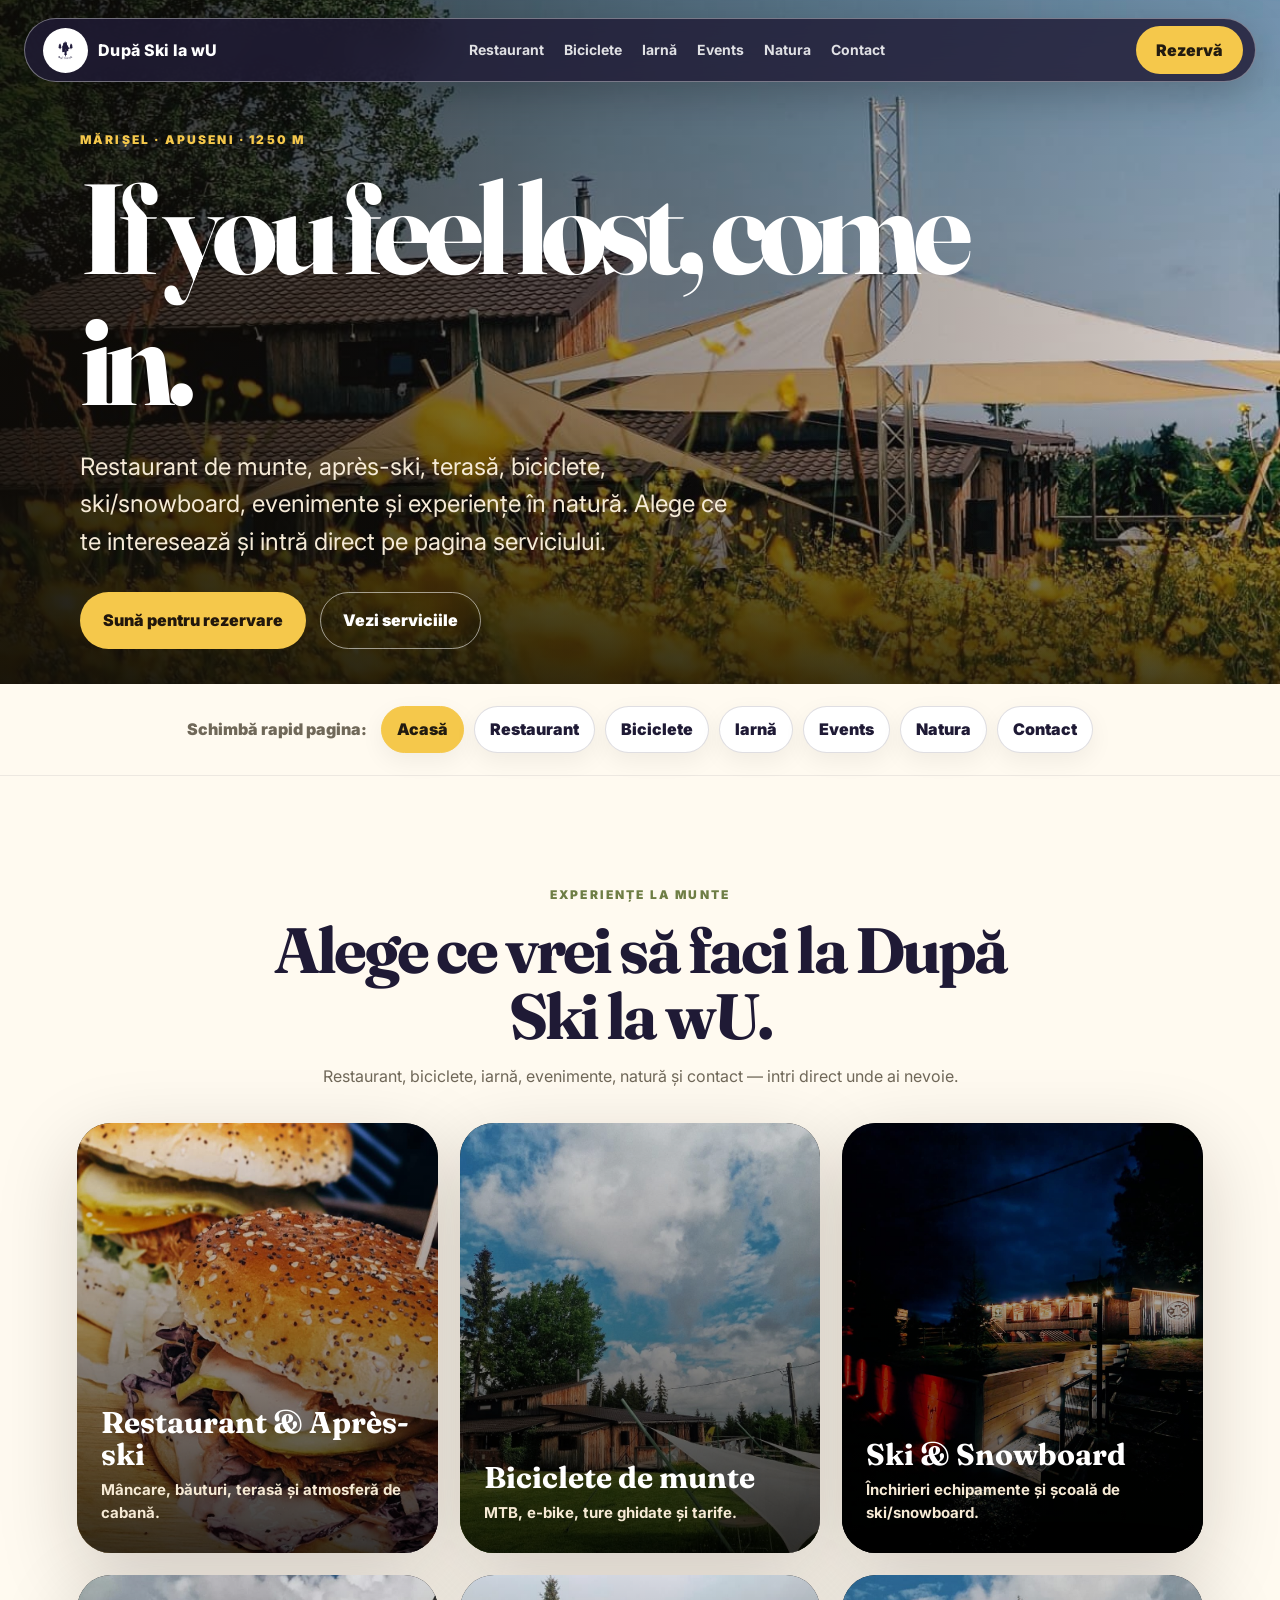
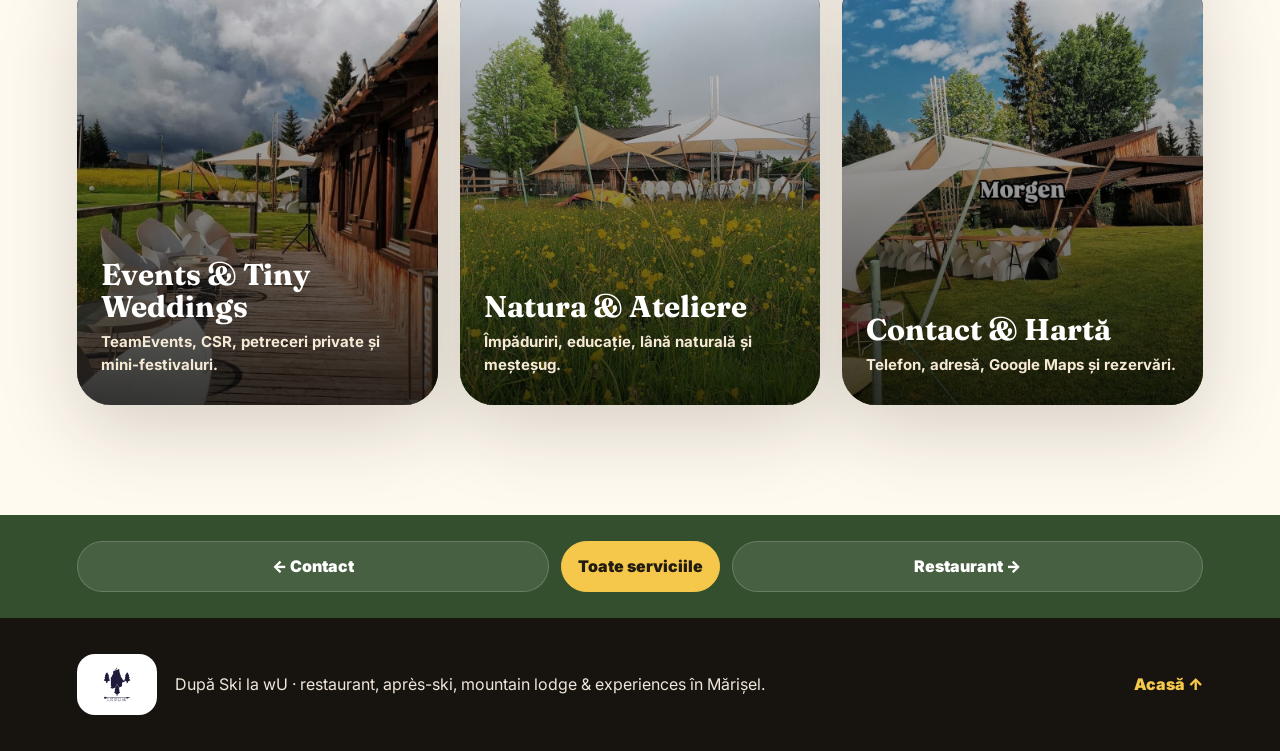
==== commit 1eec3e4b: "Restore DSLW site to previous navigation version" ====
--- a/index.html
+++ b/index.html
@@ -4,7 +4,7 @@
   <meta charset="utf-8" />
   <meta name="viewport" content="width=device-width, initial-scale=1" />
   <title>După Ski la wU | Restaurant, Après-ski & Experiențe în Mărișel</title>
-  <meta name="description" content="După Ski la wU în Mărișel: restaurant de munte, après-ski, biciclete, echipamente ski/snowboard, școală de ski, evenimente, CSR și workshop-uri în Apuseni." />
+  <meta name="description" content="După Ski la wU în Mărișel: restaurant de munte, biciclete, ski/snowboard, evenimente și natură. Alege serviciul dorit din pagini separate." />
   <link rel="preconnect" href="https://fonts.googleapis.com">
   <link rel="preconnect" href="https://fonts.gstatic.com" crossorigin>
   <link href="https://fonts.googleapis.com/css2?family=Fraunces:opsz,wght@9..144,500;9..144,700&family=Inter:wght@400;500;600;700;800&display=swap" rel="stylesheet">
@@ -12,177 +12,81 @@
 </head>
 <body>
   <header class="site-header" id="top">
-    <a class="brand" href="#top" aria-label="După Ski la wU - acasă">
+    <a class="brand" href="index.html" aria-label="După Ski la wU - acasă">
       <img src="assets/logo.png" alt="Logo După Ski la wU" />
       <span>După Ski la wU</span>
     </a>
     <nav class="nav" aria-label="Navigație principală">
-      <a href="#restaurant">Restaurant</a>
-      <a href="#biciclete">Biciclete</a>
-      <a href="#iarna">Iarnă</a>
-      <a href="#events">Events</a>
-      <a href="#natura">Natura</a>
-      <a href="#contact">Contact</a>
+      <a href="restaurant.html">Restaurant</a>
+      <a href="biciclete.html">Biciclete</a>
+      <a href="iarna.html">Iarnă</a>
+      <a href="events.html">Events</a>
+      <a href="natura.html">Natura</a>
+      <a href="contact.html">Contact</a>
     </nav>
+    <details class="mobile-menu">
+      <summary>Pagini</summary>
+      <div class="mobile-menu-panel">
+        <a href="index.html" class="active" aria-current="page">Acasă</a>
+        <a href="restaurant.html">Restaurant</a>
+        <a href="biciclete.html">Biciclete</a>
+        <a href="iarna.html">Iarnă</a>
+        <a href="events.html">Events</a>
+        <a href="natura.html">Natura</a>
+        <a href="contact.html">Contact</a>
+      </div>
+    </details>
     <a class="nav-cta" href="tel:+40756038663">Rezervă</a>
   </header>
 
   <main>
-    <section class="hero" aria-label="Introducere După Ski la wU">
+    <section class="hero home-hero" aria-label="Introducere După Ski la wU">
       <div class="hero-media"><img src="assets/photo-17.jpg" alt="Terasa După Ski la wU văzută prin flori galbene de munte" /></div>
       <div class="hero-overlay"></div>
-      <div class="hero-content">
+      <div class="hero-content compact-hero">
         <p class="eyebrow">Mărișel · Apuseni · 1250 m</p>
         <h1>If you feel lost, come in.</h1>
-        <p class="lead">Restaurant de munte, après-ski, terasă, biciclete, echipamente de iarnă și evenimente în natură. Un loc cald, viu și autentic lângă pârtiile de ski Mărișel.</p>
+        <p class="lead">Restaurant de munte, après-ski, terasă, biciclete, ski/snowboard, evenimente și experiențe în natură. Alege ce te interesează și intră direct pe pagina serviciului.</p>
         <div class="hero-actions">
           <a class="btn primary" href="tel:+40756038663">Sună pentru rezervare</a>
-          <a class="btn secondary" href="#experiente">Vezi experiențele</a>
+          <a class="btn secondary" href="#servicii">Vezi serviciile</a>
         </div>
       </div>
-      <aside class="hero-card">
-        <span>Rezervări & întrebări</span>
-        <strong>0756 038 663</strong>
-        <small>Sat Mărișel, nr. 316 / 316A, jud. Cluj</small>
-      </aside>
+    </section>
+    <section class="page-switcher" aria-label="Schimbă pagina">
+      <span>Schimbă rapid pagina:</span>
+      <a class="page-chip active" aria-current="page" href="index.html">Acasă</a>
+      <a class="page-chip" href="restaurant.html">Restaurant</a>
+      <a class="page-chip" href="biciclete.html">Biciclete</a>
+      <a class="page-chip" href="iarna.html">Iarnă</a>
+      <a class="page-chip" href="events.html">Events</a>
+      <a class="page-chip" href="natura.html">Natura</a>
+      <a class="page-chip" href="contact.html">Contact</a>
     </section>
 
-    <section class="intro section" id="restaurant">
-      <div class="section-copy">
-        <p class="eyebrow dark">Restaurant & après-ski</p>
-        <h2>Cabana unde mâncarea, muntele și oamenii se așază la aceeași masă.</h2>
-        <p>După Ski la wU este un mountain lodge contemporan, cald și primitor. Aici ziua începe pe pârtie sau pe traseu și continuă la masă, cu preparate consistente, băuturi alese, muzică bună și atmosferă relaxată.</p>
-        <p>Vara se deschide terasa dintre flori și iarbă, iarna cabana devine punctul de întâlnire după ski. Nu e doar restaurant: e loc de comunitate, prieteni, evenimente și experiențe de munte.</p>
+    <section class="service-hub section" id="servicii">
+      <div class="section-heading centered narrow">
+        <p class="eyebrow dark">Experiențe la munte</p>
+        <h2>Alege ce vrei să faci la După Ski la wU.</h2>
+        <p>Restaurant, biciclete, iarnă, evenimente, natură și contact — intri direct unde ai nevoie.</p>
       </div>
-      <div class="intro-grid">
-        <img class="tall" src="assets/photo-05.jpg" alt="Barul interior După Ski la wU" />
-        <img src="assets/photo-07.jpg" alt="Burger artizanal servit la După Ski la wU" />
-        <img src="assets/photo-18.jpg" alt="Cabana luminată seara" />
+      <div class="service-buttons-grid">
+        <a class="service-button-card" href="restaurant.html"><img src="assets/photo-07.jpg" alt="Burger artizanal" /><span>Restaurant & Après-ski</span><small>Mâncare, băuturi, terasă și atmosferă de cabană.</small></a>
+        <a class="service-button-card" href="biciclete.html"><img src="assets/photo-08.jpg" alt="Zona verde din Mărișel" /><span>Biciclete de munte</span><small>MTB, e-bike, ture ghidate și tarife.</small></a>
+        <a class="service-button-card" href="iarna.html"><img src="assets/photo-18.jpg" alt="Cabana seara" /><span>Ski & Snowboard</span><small>Închirieri echipamente și școală de ski/snowboard.</small></a>
+        <a class="service-button-card" href="events.html"><img src="assets/photo-14.jpg" alt="Cabana și terasa" /><span>Events & Tiny Weddings</span><small>TeamEvents, CSR, petreceri private și mini-festivaluri.</small></a>
+        <a class="service-button-card" href="natura.html"><img src="assets/photo-19.jpg" alt="Flori de munte și terasă" /><span>Natura & Ateliere</span><small>Împăduriri, educație, lână naturală și meșteșug.</small></a>
+        <a class="service-button-card" href="contact.html"><img src="assets/photo-12.jpg" alt="Terasă la prânz" /><span>Contact & Hartă</span><small>Telefon, adresă, Google Maps și rezervări.</small></a>
       </div>
     </section>
-
-    <section class="menu-band" id="meniu">
-      <div>
-        <p class="eyebrow">Gust de munte</p>
-        <h2>Preparatele care arată bine și pe masă, și în poză.</h2>
-      </div>
-      <div class="menu-cards">
-        <article><img src="assets/photo-23.jpg" alt="Burger cu carne fragedă și salată" /><h3>Burgeri serioși</h3><p>Chiflă rumenă, texturi generoase și combinații potrivite pentru o zi activă la munte.</p></article>
-        <article><img src="assets/photo-24.jpg" alt="Supă cremă cu pâine și murături" /><h3>Supe & comfort food</h3><p>Farfurii calde, simple și gustoase, bune după ski, plimbare sau ploaie de vară.</p></article>
-        <article><img src="assets/photo-21.jpg" alt="Două băuturi răcoritoare pe terasă" /><h3>Băuturi pe terasă</h3><p>Răcoritoare, cafea și ceva bun de stat la povești cu priveliștea verde din jur.</p></article>
-      </div>
+    <section class="bottom-page-nav" aria-label="Navigare între pagini">
+      <a href="contact.html">← Contact</a>
+      <a href="index.html">Toate serviciile</a>
+      <a href="restaurant.html">Restaurant →</a>
     </section>
 
-    <section class="terrace section">
-      <div class="photo-stack"><img src="assets/photo-19.jpg" alt="Terasa văzută din iarba cu flori de munte" /><img src="assets/photo-13.jpg" alt="Zona de relaxare pe iarbă la apus" /></div>
-      <div class="section-copy">
-        <p class="eyebrow dark">Those summer days</p>
-        <h2>Terasa în care vara miroase a lemn, iarbă și mâncare bună.</h2>
-        <p>În sezonul cald, spațiul exterior devine loc de prânz, joacă, socializare și evenimente. Pânzele de umbrire, mesele din lemn și câmpul verde creează o atmosferă naturală, perfectă pentru familii, grupuri și prieteni.</p>
-        <div class="mini-gallery"><img src="assets/photo-11.jpg" alt="Mese pe terasă sub pânze" /><img src="assets/photo-12.jpg" alt="Terasă la prânz în Mărișel" /><img src="assets/photo-15.jpg" alt="Locuri pe terasă" /></div>
-      </div>
-    </section>
-
-    <section class="experiences section dark-section" id="experiente">
-      <div class="section-heading centered">
-        <p class="eyebrow">Tot ce găsești la DSLW</p>
-        <h2>Un hub de experiențe la munte, nu doar un restaurant.</h2>
-        <p>Am preluat din site-ul vechi toate direcțiile importante și le-am ordonat într-o experiență mai clară: mâncare, sport, evenimente, natură și meșteșug.</p>
-      </div>
-      <div class="experience-grid large">
-        <article><span>01</span><h3>Restaurant & Après-ski</h3><p>Mâncare bună, băuturi, cabană caldă, seri cu muzică și atmosferă de munte lângă pârtiile Mărișel.</p></article>
-        <article><span>02</span><h3>Biciclete de munte</h3><p>Hardtail, full suspension și e-bike-uri pentru ture ghidate sau plimbări în Apuseni.</p></article>
-        <article><span>03</span><h3>Echipamente iarnă</h3><p>Închirieri ski, snowboard, boots, clăpari, căști și splitboard pentru sezonul rece.</p></article>
-        <article><span>04</span><h3>Școala Ski/Snowboard</h3><p>Instructori pentru începători, copii, grupuri și cei care vor să-și stăpânească mai bine skiurile.</p></article>
-        <article><span>05</span><h3>TeamEvents & CSR</h3><p>Evenimente corporate, teambuilding-uri și activități cu impact pentru companii.</p></article>
-        <article><span>06</span><h3>Petreceri & mini-festivaluri</h3><p>Interior, terasă și spațiu exterior pentru petreceri private și evenimente mari.</p></article>
-        <article><span>07</span><h3>Tiny Weddings</h3><p>Nunți în natură, priveliști de munte și echipă care poate construi o zi memorabilă.</p></article>
-        <article><span>08</span><h3>Ateliere & meșteșug</h3><p>Țesut la război, gherghef, lână naturală și obiecte cu spirit local.</p></article>
-      </div>
-    </section>
-
-    <section class="pricing section" id="biciclete">
-      <div class="section-heading centered narrow">
-        <p class="eyebrow dark">Centru de închiriere · vară</p>
-        <h2>Biciclete de munte & ture ghidate prin Apuseni.</h2>
-        <p>Un proiect de munte pentru cei care vor două roți, aer curat și trasee printre văi și brazi. Închirierile se fac cu cel puțin o zi înainte, telefonic sau pe WhatsApp.</p>
-      </div>
-      <div class="price-grid">
-        <article><h3>Hardtail Devron</h3><p class="spec">27.5” – 29”</p><strong>100 lei / zi</strong><small>Weekend: 100 lei / zi</small></article>
-        <article><h3>Full Suspension Devron</h3><p class="spec">27.5”</p><strong>150 lei / zi</strong><small>Weekend: 150 lei / zi</small></article>
-        <article><h3>E-bike Devron</h3><p class="spec">27.5”</p><strong>170 lei / zi</strong><small>Weekend: 170 lei / zi</small></article>
-        <article><h3>E-bike Cube Hybrid</h3><p class="spec">29”</p><strong>180 lei / zi</strong><small>Weekend: 180 lei / zi</small></article>
-      </div>
-      <div class="discount-panel">
-        <div><h3>Discount pentru mai multe zile</h3><p>3–4 zile: 10% · 5–6 zile: 15% · 7–14 zile: 20% · peste 14 zile: 30%</p></div>
-        <div><h3>Bonus la închiriere</h3><p>Cască obligatorie inclusă, echipament de protecție, plus număr limitat de camere GoPro și ceasuri Garmin VivoActive.</p></div>
-      </div>
-    </section>
-
-    <section class="split-feature section">
-      <div class="feature-photo"><img src="assets/photo-08.jpg" alt="Cabana DSLW și zona verde din Mărișel" /></div>
-      <div class="section-copy">
-        <p class="eyebrow dark">Ride in Apuseni</p>
-        <h2>Primul centru de închirieri e-bike-uri de munte din Apuseni.</h2>
-        <p>Biciclete pentru familii, grupuri și rideri mai experimentați: ture ușoare sau dificile, scurte sau lungi, cu posibilitate de tur ghidat de o zi sau două, cu camping ori cazare contra cost.</p>
-        <p>E-bike-urile asistă pedalarea pe trasee variate și pot ajunge, în condiții bune, la autonomie estimativă de 50–80 km, cu maxim ideal de 120 km pe traseu plat și nivel scăzut de asistență.</p>
-      </div>
-    </section>
-
-    <section class="winter section dark-section" id="iarna">
-      <div class="section-heading centered">
-        <p class="eyebrow">Centru de închiriere · iarnă</p>
-        <h2>Ski, snowboard și școală pentru sezonul rece.</h2>
-        <p>Partea de iarnă rămâne vizibilă și clară, dar integrată în povestea completă DSLW.</p>
-      </div>
-      <div class="winter-grid">
-        <article><h3>Snowboard Burton</h3><ul><li>Snowboard + boots + cască: 110 lei / zi</li><li>Snowboard: 70 lei / zi</li><li>Boots / cască: 50 lei / zi</li><li>Splitboard: 300 lei / zi · 450 lei / weekend</li></ul></article>
-        <article><h3>Schiuri Fischer și Reghin</h3><ul><li>Schiuri + clăpari + bețe + cască: 100 lei / zi</li><li>Schiuri și bețe: tarif separat</li><li>Clăpari: tarif separat</li></ul></article>
-        <article><h3>Școala de ski / snowboard</h3><p>Instructori pregătiți pentru copii, începători și grupuri. Pachetele și disponibilitatea se confirmă telefonic.</p><a class="btn primary" href="tel:+40756038663">Întreabă de instructor</a></article>
-      </div>
-    </section>
-
-    <section class="events section" id="events">
-      <div class="section-copy">
-        <p class="eyebrow dark">Events at 1250 m</p>
-        <h2>TeamEvents, CSR, petreceri private, mini-festivaluri și tiny weddings.</h2>
-        <p>Din 2014, echipa DSLW organizează evenimente pentru companii și grupuri, cu peste 5.000 de participanți. Spațiul interior poate primi cel puțin 130 de persoane, terasa încă 50+, iar zona exterioară poate susține evenimente de până la 900–1000 de persoane.</p>
-        <ul class="check-list"><li>Teambuilding-uri cu activități de munte</li><li>Petreceri private și mini-festivaluri</li><li>Tiny weddings în mijlocul naturii</li><li>Ateliere creative, caiac, secure, biciclete, ski și alte experiențe</li></ul>
-      </div>
-      <div class="events-media"><img src="assets/photo-04.jpg" alt="Imagine de vară cu terasa După Ski la wU" /><img src="assets/photo-14.jpg" alt="Cabana și terasa din lemn" /><img src="assets/photo-16.jpg" alt="Burgeri pregătiți pentru un grup" /></div>
-    </section>
-
-    <section class="impact section" id="natura">
-      <div class="impact-card">
-        <p class="eyebrow dark">↟ Natura Îți Mulțumește ↟</p>
-        <h2>Ecologizăm, reîmpădurim și educăm copii.</h2>
-        <p>Asociația s-a născut din drag pentru munte, pădurile din jurul Mărișelului și comunitatea locală. Până acum, au fost plantați peste 42.000 de puieți în zona Mărișel, Apuseni.</p>
-        <p>Companiile pot integra în experiența lor acțiuni cu impact real: plantări, ecologizare, activități în natură și proiecte care lasă locul mai bun decât l-au găsit.</p>
-      </div>
-      <div class="craft-card">
-        <p class="eyebrow dark">Ateliere & articole meșteșugărești</p>
-        <h2>Lână naturală, țesut și obiecte cu poveste.</h2>
-        <p>DSLW promovează lâna ca materie primă pentru casă și design interior. Atelierele de țesut la război și gherghef aduc o experiență cu spirit vechi, la gura sobei, în mijlocul munților Apuseni.</p>
-      </div>
-    </section>
-
-    <section class="gallery section" id="galerie">
-      <div class="section-heading"><p class="eyebrow dark">Galerie</p><h2>Un loc care se vinde prin imagini.</h2></div>
-      <div class="masonry"><img src="assets/photo-06.jpg" alt="Cățel pe iarba de lângă terasa DSLW" /><img src="assets/photo-08.jpg" alt="Cabana și zona verde" /><img src="assets/photo-09.jpg" alt="Detaliu exterior cabană din lemn" /><img src="assets/photo-10.jpg" alt="Burger cu text Seasons change, taste doesn't" /><img src="assets/photo-20.jpg" alt="Burger și cartofi prăjiți" /><img src="assets/photo-22.jpg" alt="Masă cu supă, burger și cartofi" /><img src="assets/photo-17.jpg" alt="Flori galbene în fața terasei" /><img src="assets/photo-18.jpg" alt="DSLW seara, luminat" /><img src="assets/photo-19.jpg" alt="Câmp cu flori și terasa în fundal" /></div>
-    </section>
-
-    <section class="location section" id="contact">
-      <div class="contact-card">
-        <p class="eyebrow dark">Contact</p>
-        <h2>Hai sus la Mărișel.</h2>
-        <p>Dacă ai întrebări despre restaurant, evenimente, închirieri sau rezervări, sună direct sau scrie.</p>
-        <div class="contact-lines"><a href="tel:+40756038663">0756 038 663</a><a href="mailto:contact@dupaskilawu.ro">contact@dupaskilawu.ro</a><span>Sat Mărișel, nr. 316 / 316A, jud. Cluj</span></div>
-        <div class="contact-actions"><a class="btn primary" href="https://maps.google.com/?q=Dup%C4%83%20Ski%20la%20wU%20M%C4%83ri%C8%99el" target="_blank" rel="noopener">Deschide în Maps</a><a class="btn secondary dark" href="tel:+40756038663">Sună acum</a></div>
-      </div>
-      <div class="map-box"><iframe title="Hartă După Ski la wU Mărișel" loading="lazy" referrerpolicy="no-referrer-when-downgrade" src="https://www.google.com/maps?q=Dup%C4%83%20Ski%20la%20wU%20M%C4%83ri%C8%99el&output=embed"></iframe></div>
-    </section>
   </main>
 
-  <footer class="footer"><div><img src="assets/logo.png" alt="Logo După Ski la wU" /><p>După Ski la wU · restaurant, après-ski, mountain lodge & experiences în Mărișel.</p></div><a href="#top">Înapoi sus ↑</a></footer>
+  <footer class="footer"><div><img src="assets/logo.png" alt="Logo După Ski la wU" /><p>După Ski la wU · restaurant, après-ski, mountain lodge & experiences în Mărișel.</p></div><a href="index.html">Acasă ↑</a></footer>
 </body>
 </html>
--- a/styles.css
+++ b/styles.css
@@ -20,6 +20,50 @@
 .site-header{position:fixed;inset:18px 24px auto;z-index:20;height:64px;display:flex;align-items:center;justify-content:space-between;gap:18px;padding:10px 12px 10px 18px;border:1px solid rgba(255,255,255,.38);border-radius:999px;background:rgba(31,26,53,.82);-webkit-backdrop-filter:blur(14px);backdrop-filter:blur(14px);color:white;box-shadow:0 12px 40px rgba(0,0,0,.22);overflow:hidden}
 .brand{display:flex;align-items:center;gap:10px;font-weight:800;letter-spacing:.02em}.brand img{width:45px;height:45px;object-fit:contain;background:#fff;border-radius:50%;padding:5px}.brand span{white-space:nowrap}.nav{display:flex;gap:20px;font-size:14px;font-weight:700}.nav a{opacity:.86}.nav a:hover{opacity:1;color:var(--yellow)}.nav-cta{padding:12px 20px;border-radius:999px;background:var(--yellow);color:#221b10;font-weight:900}
 .hero{position:relative;min-height:100svh;display:grid;place-items:center;overflow:hidden;background:#111;color:white}.hero-media,.hero-media img,.hero-overlay{position:absolute;inset:0}.hero-media img{width:100%;height:100%;object-fit:cover}.hero-overlay{background:linear-gradient(90deg,rgba(15,12,8,.84),rgba(15,12,8,.44) 48%,rgba(15,12,8,.12)),linear-gradient(0deg,rgba(15,12,8,.72),transparent 40%)}.hero-content{position:relative;z-index:2;width:min(1120px,calc(100% - 42px));padding-top:80px}.eyebrow{text-transform:uppercase;letter-spacing:.18em;font-size:12px;font-weight:900;color:var(--yellow);margin:0 0 13px}.eyebrow.dark{color:var(--moss)}h1,h2,h3{font-family:Fraunces,Georgia,serif;line-height:1.02;margin:0}h1{font-size:clamp(54px,10vw,132px);max-width:900px;letter-spacing:-.06em}h2{font-size:clamp(34px,5vw,68px);letter-spacing:-.045em}h3{font-size:26px}.lead{max-width:650px;font-size:clamp(18px,2vw,24px);margin:24px 0 32px;color:#f5ead7}.btn{display:inline-flex;align-items:center;justify-content:center;border-radius:999px;padding:15px 22px;font-weight:900;border:1px solid transparent}.btn.primary{background:var(--yellow);color:#21170c}.btn.secondary{border-color:rgba(255,255,255,.55);color:#fff}.btn.secondary.dark{border-color:rgba(31,26,53,.22);color:var(--ink)}.hero-actions{display:flex;gap:14px;flex-wrap:wrap}.hero-card{position:absolute;right:42px;bottom:38px;z-index:3;width:310px;padding:22px;border-radius:24px;background:rgba(255,250,240,.9);color:var(--ink);box-shadow:var(--shadow);backdrop-filter:blur(14px)}.hero-card span,.hero-card small{display:block;color:var(--muted)}.hero-card strong{display:block;font-size:28px;margin:6px 0;font-family:Fraunces,Georgia,serif}
-.section{padding:110px min(6vw,86px)}.intro,.terrace,.events,.location{display:grid;grid-template-columns:1fr 1.05fr;gap:min(7vw,90px);align-items:center}.section-copy p{font-size:18px;color:var(--muted);max-width:680px}.intro-grid{display:grid;grid-template-columns:1fr 1fr;gap:16px}.intro-grid img,.events-media img,.photo-stack img,.mini-gallery img,.masonry img,.menu-cards img,.map-notes img{width:100%;height:100%;object-fit:cover;border-radius:var(--radius);box-shadow:var(--shadow)}.intro-grid .tall{grid-row:span 2}.intro-grid img{min-height:260px}.intro-grid .tall{min-height:560px}.menu-band{padding:100px min(6vw,86px);background:var(--green);color:white}.menu-band>div:first-child{display:flex;align-items:end;justify-content:space-between;gap:30px;margin-bottom:30px}.menu-band h2{max-width:820px}.menu-cards{display:grid;grid-template-columns:repeat(3,1fr);gap:22px}.menu-cards article{padding:12px 12px 24px;border-radius:34px;background:rgba(255,255,255,.09);border:1px solid rgba(255,255,255,.18)}.menu-cards img{height:420px}.menu-cards h3,.menu-cards p{padding:0 12px}.menu-cards p{color:#eadfcb}.photo-stack{display:grid;grid-template-columns:.9fr 1fr;gap:18px}.photo-stack img:first-child{height:650px}.photo-stack img:last-child{height:520px;margin-top:90px}.mini-gallery{display:grid;grid-template-columns:repeat(3,1fr);gap:12px;margin-top:28px}.mini-gallery img{height:190px}.dark-section{background:var(--charcoal);color:white}.centered{text-align:center;margin:0 auto 38px;max-width:900px}.section-heading p:not(.eyebrow){color:#d6c8b1}.experience-grid{display:grid;grid-template-columns:repeat(4,1fr);gap:18px}.experience-grid.large{grid-template-columns:repeat(4,1fr)}.experience-grid article{padding:28px;border-radius:28px;background:linear-gradient(180deg,rgba(255,255,255,.1),rgba(255,255,255,.04));border:1px solid rgba(255,255,255,.12)}.experience-grid span{display:inline-flex;width:42px;height:42px;align-items:center;justify-content:center;border-radius:50%;background:var(--yellow);color:#17130f;font-weight:900;margin-bottom:40px}.experience-grid p{color:#d6c8b1}.pricing{background:#fffaf0}.narrow{max-width:980px}.price-grid{display:grid;grid-template-columns:repeat(4,1fr);gap:18px;margin-top:34px}.price-grid article{padding:28px;border-radius:28px;background:white;box-shadow:var(--shadow);border:1px solid rgba(52,79,45,.12)}.price-grid h3{font-size:24px}.price-grid .spec{color:var(--moss);font-weight:900;margin:8px 0}.price-grid strong{display:block;font-size:28px;font-family:Fraunces,Georgia,serif;margin:18px 0 4px}.price-grid small{color:var(--muted);font-weight:700}.discount-panel{display:grid;grid-template-columns:1fr 1fr;gap:18px;margin-top:20px}.discount-panel>div{padding:26px;border-radius:26px;background:#344f2d;color:white}.discount-panel p{color:#eadfcb}.split-feature{display:grid;grid-template-columns:1fr 1fr;gap:min(7vw,90px);align-items:center;background:#f7efe1}.feature-photo img{width:100%;height:640px;object-fit:cover;border-radius:34px;box-shadow:var(--shadow)}.winter-grid{display:grid;grid-template-columns:repeat(3,1fr);gap:20px}.winter-grid article{padding:30px;border-radius:30px;background:rgba(255,255,255,.08);border:1px solid rgba(255,255,255,.14)}.winter-grid ul{padding-left:20px;color:#e8dcca}.winter-grid p{color:#e8dcca}.impact{display:grid;grid-template-columns:1.1fr .9fr;gap:22px;background:linear-gradient(135deg,#eef0d6,#fff8e9)}.impact-card,.craft-card{padding:42px;border-radius:34px;background:white;box-shadow:var(--shadow)}.impact-card p,.craft-card p{color:var(--muted);font-size:18px}.check-list{list-style:none;margin:28px 0 0;padding:0;display:grid;gap:12px}.check-list li{padding:15px 18px;border-radius:18px;background:#fff8e9;color:#4c4031;font-weight:700}.check-list li:before{content:'↟';color:var(--moss);font-weight:900;margin-right:10px}.events-media{display:grid;grid-template-columns:1fr 1fr;gap:16px}.events-media img:first-child{grid-column:span 2;height:360px}.events-media img{height:300px}.gallery{background:var(--cream-2)}.section-heading{margin-bottom:34px}.masonry{columns:4 220px;column-gap:16px}.masonry img{break-inside:avoid;margin:0 0 16px;border-radius:24px}.location{background:linear-gradient(135deg,#fdf7eb,#efe0c6)}.contact-card{padding:44px;border-radius:34px;background:white;box-shadow:var(--shadow)}.contact-lines{display:grid;gap:10px;margin:26px 0}.contact-lines a,.contact-lines span{font-size:20px;font-weight:800}.contact-actions{display:flex;gap:12px;flex-wrap:wrap}.map-box{display:grid;gap:14px}.map-box iframe{width:100%;height:470px;border:0;border-radius:34px;box-shadow:var(--shadow);filter:saturate(.88) contrast(.96)}.map-box p{margin:0;color:var(--muted);font-size:14px}.footer{display:flex;justify-content:space-between;align-items:center;gap:30px;padding:36px min(6vw,86px);background:#17130f;color:#efe7d9}.footer img{width:80px;background:white;border-radius:18px;padding:8px}.footer>div{display:flex;align-items:center;gap:18px}.footer a{font-weight:900;color:var(--yellow)}
+.section{padding:110px min(6vw,86px)}.intro,.terrace,.events,.location{display:grid;grid-template-columns:1fr 1.05fr;gap:min(7vw,90px);align-items:center}.section-copy p{font-size:18px;color:var(--muted);max-width:680px}.intro-grid{display:grid;grid-template-columns:1fr 1fr;gap:16px}.intro-grid img,.events-media img,.photo-stack img,.mini-gallery img,.masonry img,.menu-cards img,.map-notes img{width:100%;height:100%;object-fit:cover;border-radius:var(--radius);box-shadow:var(--shadow)}.intro-grid .tall{grid-row:span 2}.intro-grid img{min-height:260px}.intro-grid .tall{min-height:560px}.menu-band{padding:100px min(6vw,86px);background:var(--green);color:white}.menu-band>div:first-child{display:flex;align-items:end;justify-content:space-between;gap:30px;margin-bottom:30px}.menu-band h2{max-width:820px}.menu-cards{display:grid;grid-template-columns:repeat(3,1fr);gap:22px}.menu-cards article{padding:12px 12px 24px;border-radius:34px;background:rgba(255,255,255,.09);border:1px solid rgba(255,255,255,.18)}.menu-cards img{height:420px}.menu-cards h3,.menu-cards p{padding:0 12px}.menu-cards p{color:#eadfcb}.photo-stack{display:grid;grid-template-columns:.9fr 1fr;gap:18px}.photo-stack img:first-child{height:650px}.photo-stack img:last-child{height:520px;margin-top:90px}.mini-gallery{display:grid;grid-template-columns:repeat(3,1fr);gap:12px;margin-top:28px}.mini-gallery img{height:190px}.dark-section{background:var(--charcoal);color:white}.centered{text-align:center;margin:0 auto 38px;max-width:900px}.section-heading p:not(.eyebrow){color:var(--muted)}.experience-grid{display:grid;grid-template-columns:repeat(4,1fr);gap:18px}.experience-grid.large{grid-template-columns:repeat(4,1fr)}.experience-grid article{padding:28px;border-radius:28px;background:linear-gradient(180deg,rgba(255,255,255,.1),rgba(255,255,255,.04));border:1px solid rgba(255,255,255,.12)}.experience-grid span{display:inline-flex;width:42px;height:42px;align-items:center;justify-content:center;border-radius:50%;background:var(--yellow);color:#17130f;font-weight:900;margin-bottom:40px}.experience-grid p{color:#d6c8b1}.pricing{background:#fffaf0}.narrow{max-width:980px}.price-grid{display:grid;grid-template-columns:repeat(4,1fr);gap:18px;margin-top:34px}.price-grid article{padding:28px;border-radius:28px;background:white;box-shadow:var(--shadow);border:1px solid rgba(52,79,45,.12)}.price-grid h3{font-size:24px}.price-grid .spec{color:var(--moss);font-weight:900;margin:8px 0}.price-grid strong{display:block;font-size:28px;font-family:Fraunces,Georgia,serif;margin:18px 0 4px}.price-grid small{color:var(--muted);font-weight:700}.discount-panel{display:grid;grid-template-columns:1fr 1fr;gap:18px;margin-top:20px}.discount-panel>div{padding:26px;border-radius:26px;background:#344f2d;color:white}.discount-panel p{color:#eadfcb}.split-feature{display:grid;grid-template-columns:1fr 1fr;gap:min(7vw,90px);align-items:center;background:#f7efe1}.feature-photo img{width:100%;height:640px;object-fit:cover;border-radius:34px;box-shadow:var(--shadow)}.winter-grid{display:grid;grid-template-columns:repeat(3,1fr);gap:20px}.winter-grid article{padding:30px;border-radius:30px;background:rgba(255,255,255,.08);border:1px solid rgba(255,255,255,.14)}.winter-grid ul{padding-left:20px;color:#e8dcca}.winter-grid p{color:#e8dcca}.impact{display:grid;grid-template-columns:1.1fr .9fr;gap:22px;background:linear-gradient(135deg,#eef0d6,#fff8e9)}.impact-card,.craft-card{padding:42px;border-radius:34px;background:white;box-shadow:var(--shadow)}.impact-card p,.craft-card p{color:var(--muted);font-size:18px}.check-list{list-style:none;margin:28px 0 0;padding:0;display:grid;gap:12px}.check-list li{padding:15px 18px;border-radius:18px;background:#fff8e9;color:#4c4031;font-weight:700}.check-list li:before{content:'↟';color:var(--moss);font-weight:900;margin-right:10px}.events-media{display:grid;grid-template-columns:1fr 1fr;gap:16px}.events-media img:first-child{grid-column:span 2;height:360px}.events-media img{height:300px}.gallery{background:var(--cream-2)}.section-heading{margin-bottom:34px}.masonry{columns:4 220px;column-gap:16px}.masonry img{break-inside:avoid;margin:0 0 16px;border-radius:24px}.location{background:linear-gradient(135deg,#fdf7eb,#efe0c6)}.contact-card{padding:44px;border-radius:34px;background:white;box-shadow:var(--shadow)}.contact-lines{display:grid;gap:10px;margin:26px 0}.contact-lines a,.contact-lines span{font-size:20px;font-weight:800}.contact-actions{display:flex;gap:12px;flex-wrap:wrap}.map-box{display:grid;gap:14px}.map-box iframe{width:100%;height:470px;border:0;border-radius:34px;box-shadow:var(--shadow);filter:saturate(.88) contrast(.96)}.map-box p{margin:0;color:var(--muted);font-size:14px}.footer{display:flex;justify-content:space-between;align-items:center;gap:30px;padding:36px min(6vw,86px);background:#17130f;color:#efe7d9}.footer img{width:80px;background:white;border-radius:18px;padding:8px}.footer>div{display:flex;align-items:center;gap:18px}.footer a{font-weight:900;color:var(--yellow)}
 @media (max-width:980px){.nav{display:none}.site-header{position:fixed;top:0;left:0;right:0;inset:auto;width:100%;height:64px;border-radius:0 0 14px 14px;border-left:0;border-right:0;border-top:0;padding:0 16px;background:rgba(31,26,53,.94);-webkit-backdrop-filter:none;backdrop-filter:none}.brand img{width:38px;height:38px}section[id]{scroll-margin-top:72px}.hero-card{position:relative;right:auto;bottom:auto;margin:24px auto 0;width:min(92%,360px)}.hero{padding-bottom:34px}.intro,.terrace,.events,.location,.split-feature,.impact{grid-template-columns:1fr}.menu-cards,.experience-grid,.experience-grid.large,.price-grid,.winter-grid{grid-template-columns:1fr 1fr}.discount-panel{grid-template-columns:1fr}.photo-stack img:first-child,.photo-stack img:last-child{height:420px;margin-top:0}.section{padding:78px 20px}.menu-band{padding:78px 20px}.feature-photo img{height:420px}}
 @media (max-width:620px){.site-header{height:60px;padding:0 14px;border-radius:0 0 12px 12px}.brand span{display:none}.brand img{width:36px;height:36px}.nav-cta{padding:10px 16px}.hero-content{width:calc(100% - 28px)}.lead{font-size:17px}.menu-cards,.experience-grid,.experience-grid.large,.price-grid,.winter-grid,.impact{grid-template-columns:1fr}.menu-cards img{height:360px}.intro-grid,.events-media{grid-template-columns:1fr}.intro-grid .tall,.intro-grid img,.events-media img:first-child,.events-media img{grid-column:auto;grid-row:auto;min-height:0;height:360px}.photo-stack{grid-template-columns:1fr}.mini-gallery{grid-template-columns:1fr 1fr}.masonry{columns:1}.contact-card,.impact-card,.craft-card{padding:28px}.footer,.footer>div{align-items:flex-start;flex-direction:column}}
+
+
+/* Multi-page service layout */
+.home-hero{min-height:76svh}
+.compact-hero{padding-top:96px}
+.service-hub{background:var(--cream-2)}
+.narrow{max-width:760px}
+.service-buttons-grid{display:grid;grid-template-columns:repeat(3,1fr);gap:22px;max-width:1180px;margin:0 auto}
+.service-button-card{display:flex;min-height:430px;flex-direction:column;justify-content:flex-end;position:relative;overflow:hidden;border-radius:34px;color:white;box-shadow:var(--shadow);background:#111;isolation:isolate;transform:translateY(0);transition:transform .2s ease, box-shadow .2s ease}
+.service-button-card:hover{transform:translateY(-5px);box-shadow:0 30px 90px rgba(25,18,10,.26)}
+.service-button-card img{position:absolute;inset:0;width:100%;height:100%;object-fit:cover;z-index:-2;transition:transform .35s ease}
+.service-button-card:hover img{transform:scale(1.04)}
+.service-button-card:after{content:"";position:absolute;inset:0;background:linear-gradient(180deg,rgba(0,0,0,.04),rgba(0,0,0,.78));z-index:-1}
+.service-button-card span{display:block;padding:0 24px 8px;font-family:Fraunces,Georgia,serif;font-size:30px;font-weight:700;line-height:1.05}
+.service-button-card small{display:block;padding:0 24px 28px;color:#f6ead5;font-weight:700;font-size:15px}
+.page-hero{position:relative;min-height:92svh;display:grid;align-items:center;overflow:hidden;padding:130px min(6vw,86px) 88px;background:var(--charcoal);color:white;isolation:isolate}
+.page-hero:after{content:"";position:absolute;inset:0;background:linear-gradient(90deg,rgba(15,12,8,.86),rgba(15,12,8,.50) 50%,rgba(15,12,8,.18)),linear-gradient(0deg,rgba(15,12,8,.74),transparent 42%);z-index:-1}
+.page-hero>img{position:absolute;inset:0;width:100%;height:100%;object-fit:cover;border-radius:0;box-shadow:none;z-index:-2}
+.page-hero>div{position:relative;z-index:1;max-width:920px}
+.page-hero h1{font-size:clamp(48px,8vw,116px);letter-spacing:-.055em;margin-bottom:24px}
+.page-hero .lead{color:#f5ead7;margin-bottom:30px}
+.page-band{padding-top:82px;padding-bottom:92px}
+body:not(.home) .footer a{color:var(--yellow)}
+@media (max-width:980px){.service-buttons-grid{grid-template-columns:1fr 1fr}.service-button-card{min-height:360px}.page-hero{min-height:88svh;padding:110px 20px 66px}}
+@media (max-width:620px){.service-buttons-grid{grid-template-columns:1fr;gap:0;margin-left:-20px;margin-right:-20px;max-width:none}.service-button-card{min-height:70svh;border-radius:0;box-shadow:none}.service-button-card span{font-size:29px}.page-hero{min-height:92svh;padding:96px 16px 54px}.page-hero h1{font-size:clamp(46px,14vw,72px)}}
+
+
+/* Easier navigation between pages */
+.nav a.active{color:var(--yellow);opacity:1}
+.mobile-menu{display:none;position:relative;color:white;font-weight:900}
+.mobile-menu summary{list-style:none;cursor:pointer;border:1px solid rgba(255,255,255,.35);border-radius:999px;padding:10px 15px;background:rgba(255,255,255,.08)}
+.mobile-menu summary::-webkit-details-marker{display:none}
+.mobile-menu-panel{position:fixed;top:70px;left:14px;right:14px;display:grid;grid-template-columns:1fr 1fr;gap:10px;padding:14px;border-radius:22px;background:rgba(31,26,53,.98);box-shadow:0 20px 70px rgba(0,0,0,.32);border:1px solid rgba(255,255,255,.14)}
+.mobile-menu-panel a{padding:14px 15px;border-radius:16px;background:rgba(255,255,255,.08);font-weight:900}
+.mobile-menu-panel a.active{background:var(--yellow);color:#221b10}
+.page-switcher{display:flex;align-items:center;justify-content:center;gap:10px;flex-wrap:wrap;padding:22px min(6vw,86px);background:var(--cream-2);border-bottom:1px solid rgba(31,26,53,.08)}
+.page-switcher span{font-weight:900;color:var(--muted);margin-right:4px}
+.page-chip{display:inline-flex;align-items:center;justify-content:center;padding:10px 15px;border-radius:999px;background:#fff;border:1px solid rgba(31,26,53,.14);box-shadow:0 8px 24px rgba(25,18,10,.06);font-weight:900;color:var(--ink)}
+.page-chip:hover,.page-chip.active{background:var(--yellow);border-color:var(--yellow);color:#221b10}
+.bottom-page-nav{display:grid;grid-template-columns:1fr auto 1fr;gap:12px;align-items:center;padding:26px min(6vw,86px);background:var(--green);color:white}
+.bottom-page-nav a{display:flex;align-items:center;justify-content:center;min-height:48px;padding:12px 16px;border-radius:999px;background:rgba(255,255,255,.1);border:1px solid rgba(255,255,255,.18);font-weight:900;text-align:center}
+.bottom-page-nav a:nth-child(2){background:var(--yellow);color:#221b10;border-color:var(--yellow)}
+@media (max-width:980px){.mobile-menu{display:block}.nav-cta{display:none}.mobile-menu-panel{top:66px}.page-switcher{justify-content:flex-start;overflow-x:auto;flex-wrap:nowrap;padding:14px 16px;position:sticky;top:64px;z-index:12}.page-switcher span{display:none}.page-chip{white-space:nowrap}.bottom-page-nav{grid-template-columns:1fr;padding:18px 16px}.bottom-page-nav a{justify-content:center}.site-header{overflow:visible}}
+@media (max-width:620px){.mobile-menu summary{padding:9px 13px}.mobile-menu-panel{top:62px;grid-template-columns:1fr}.page-switcher{top:60px}}
